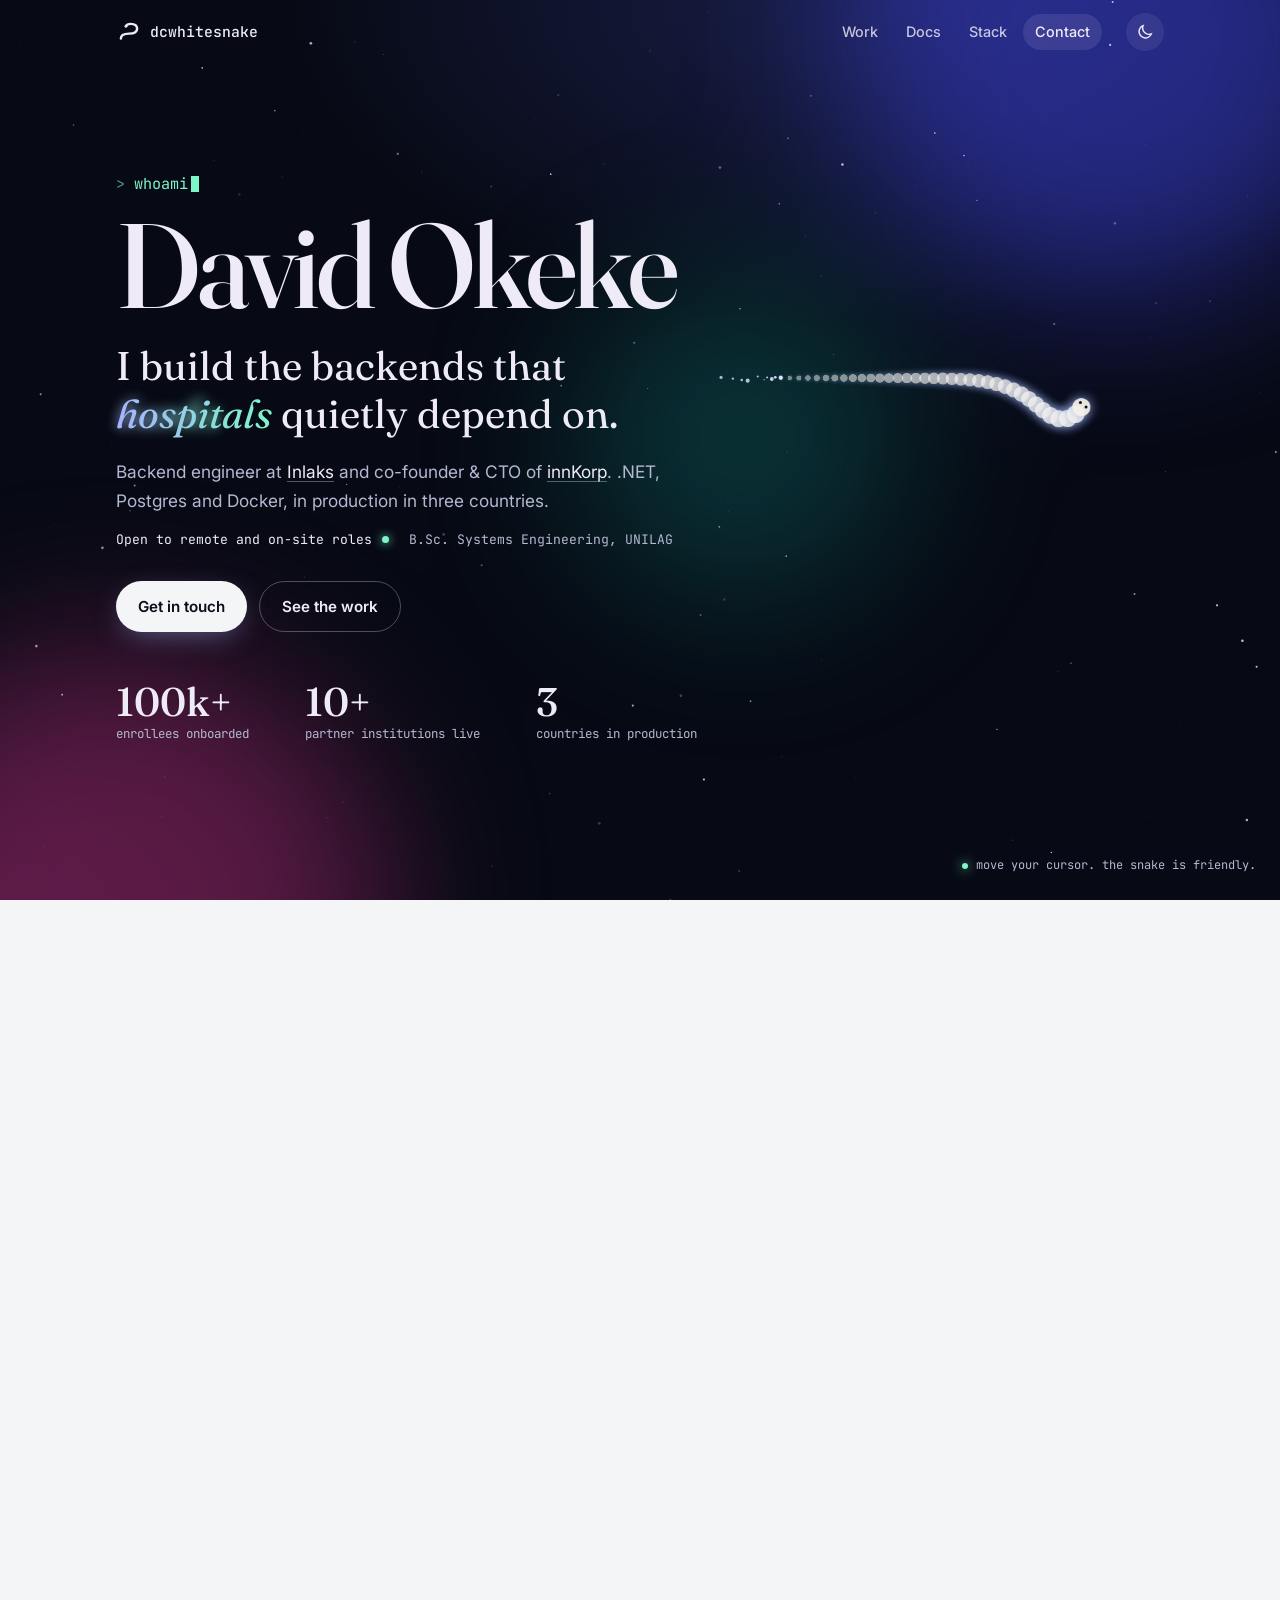
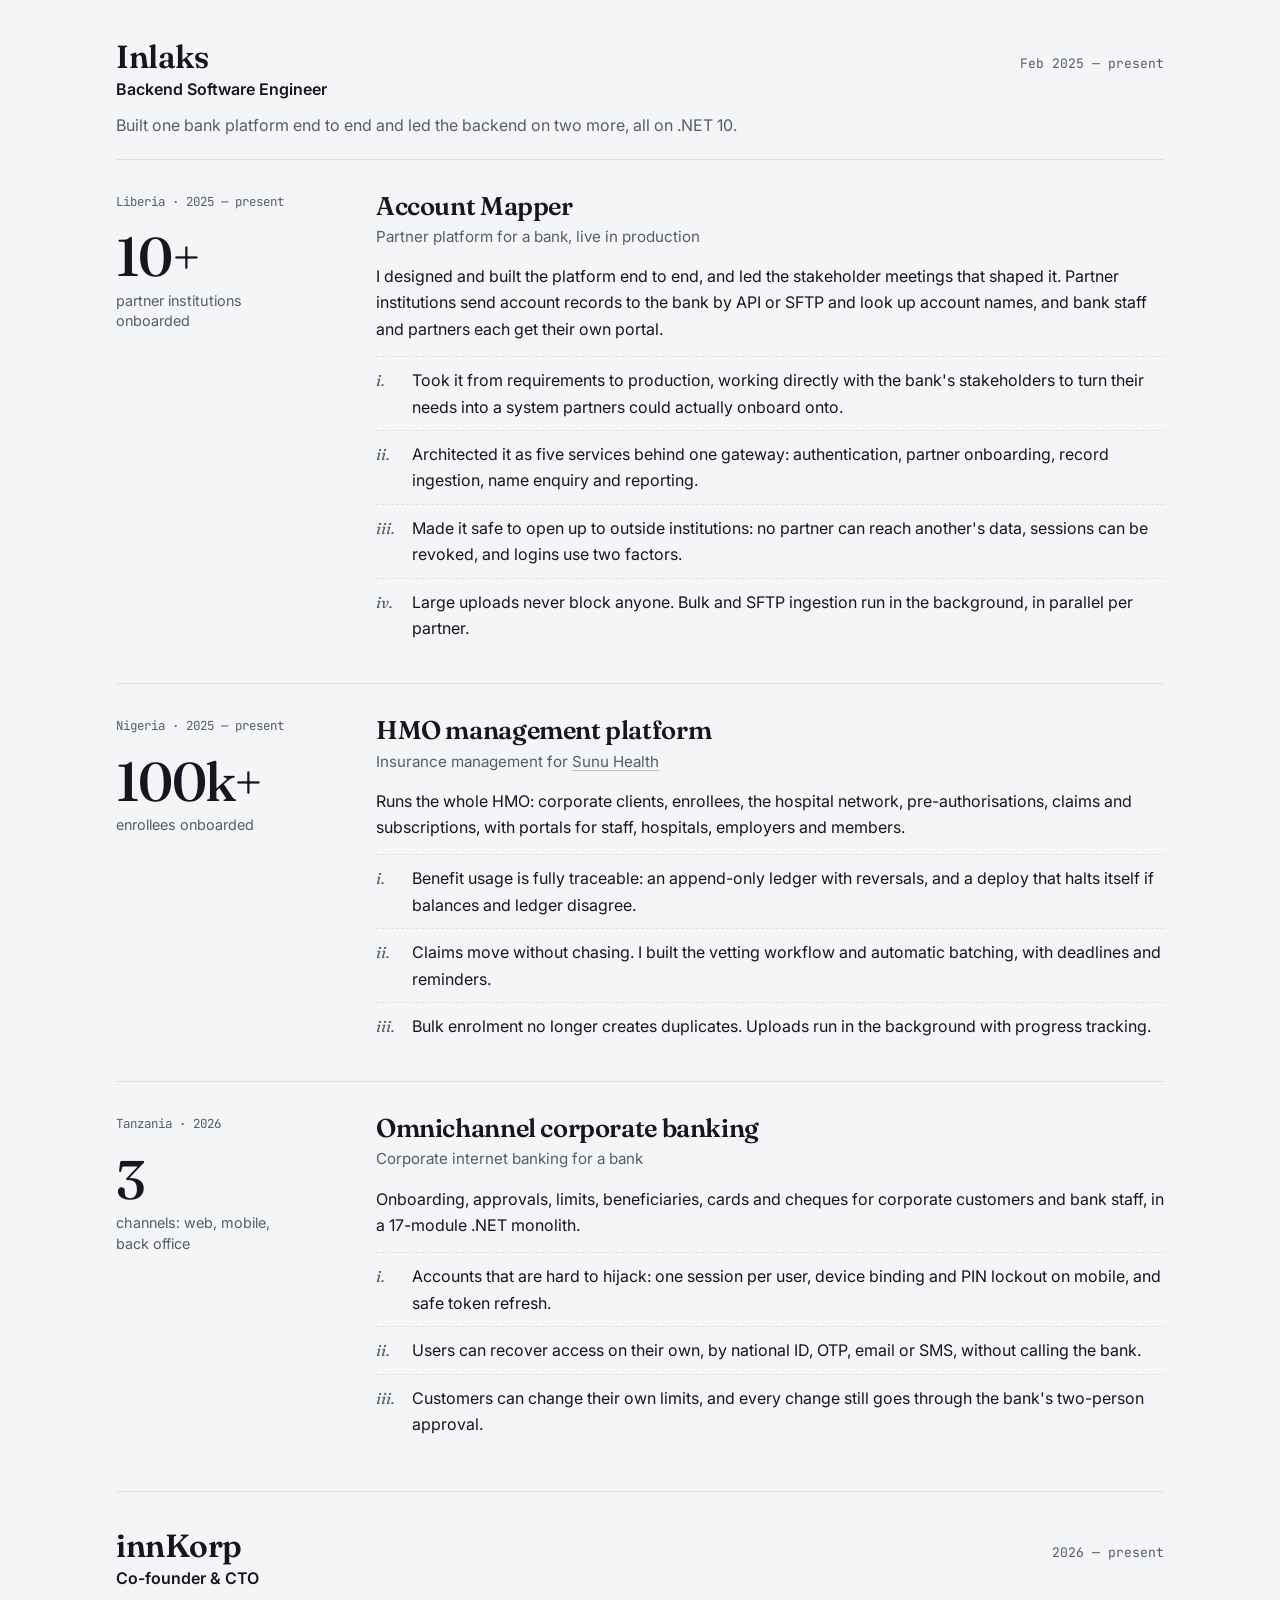
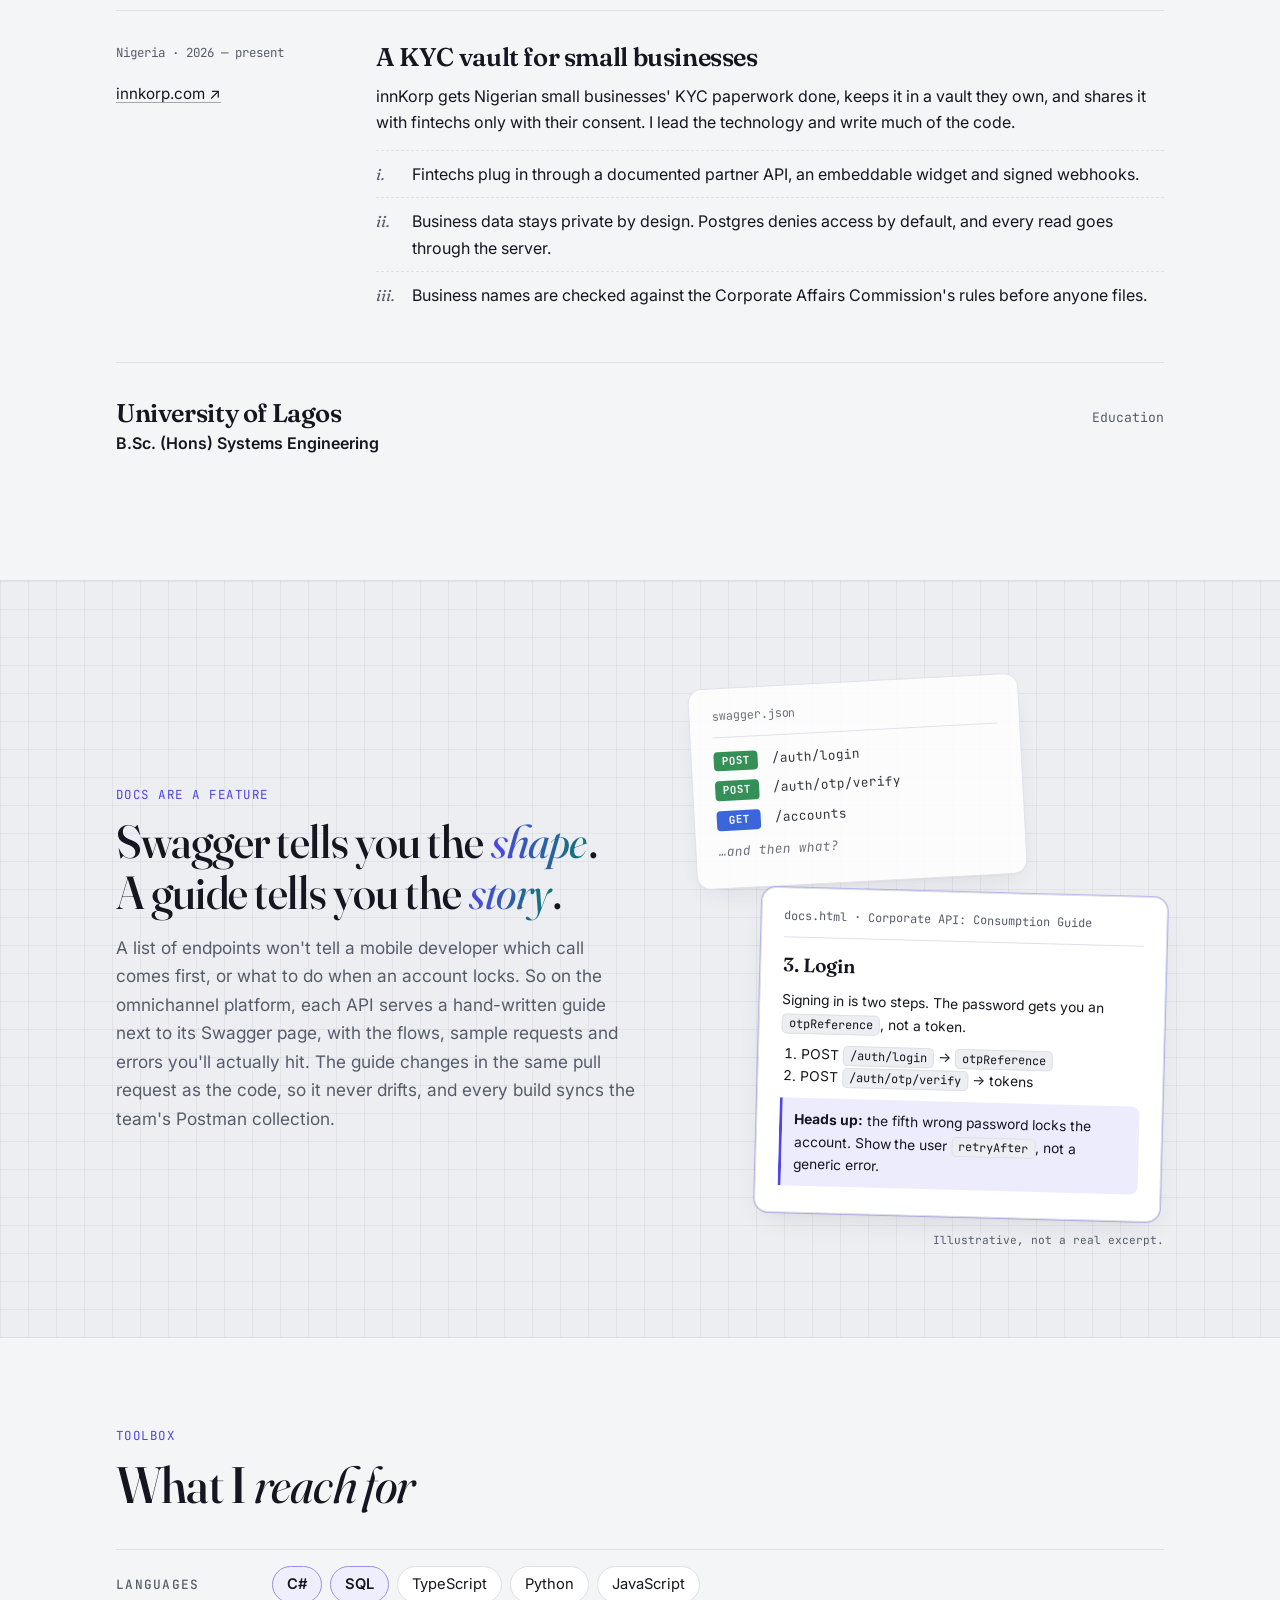
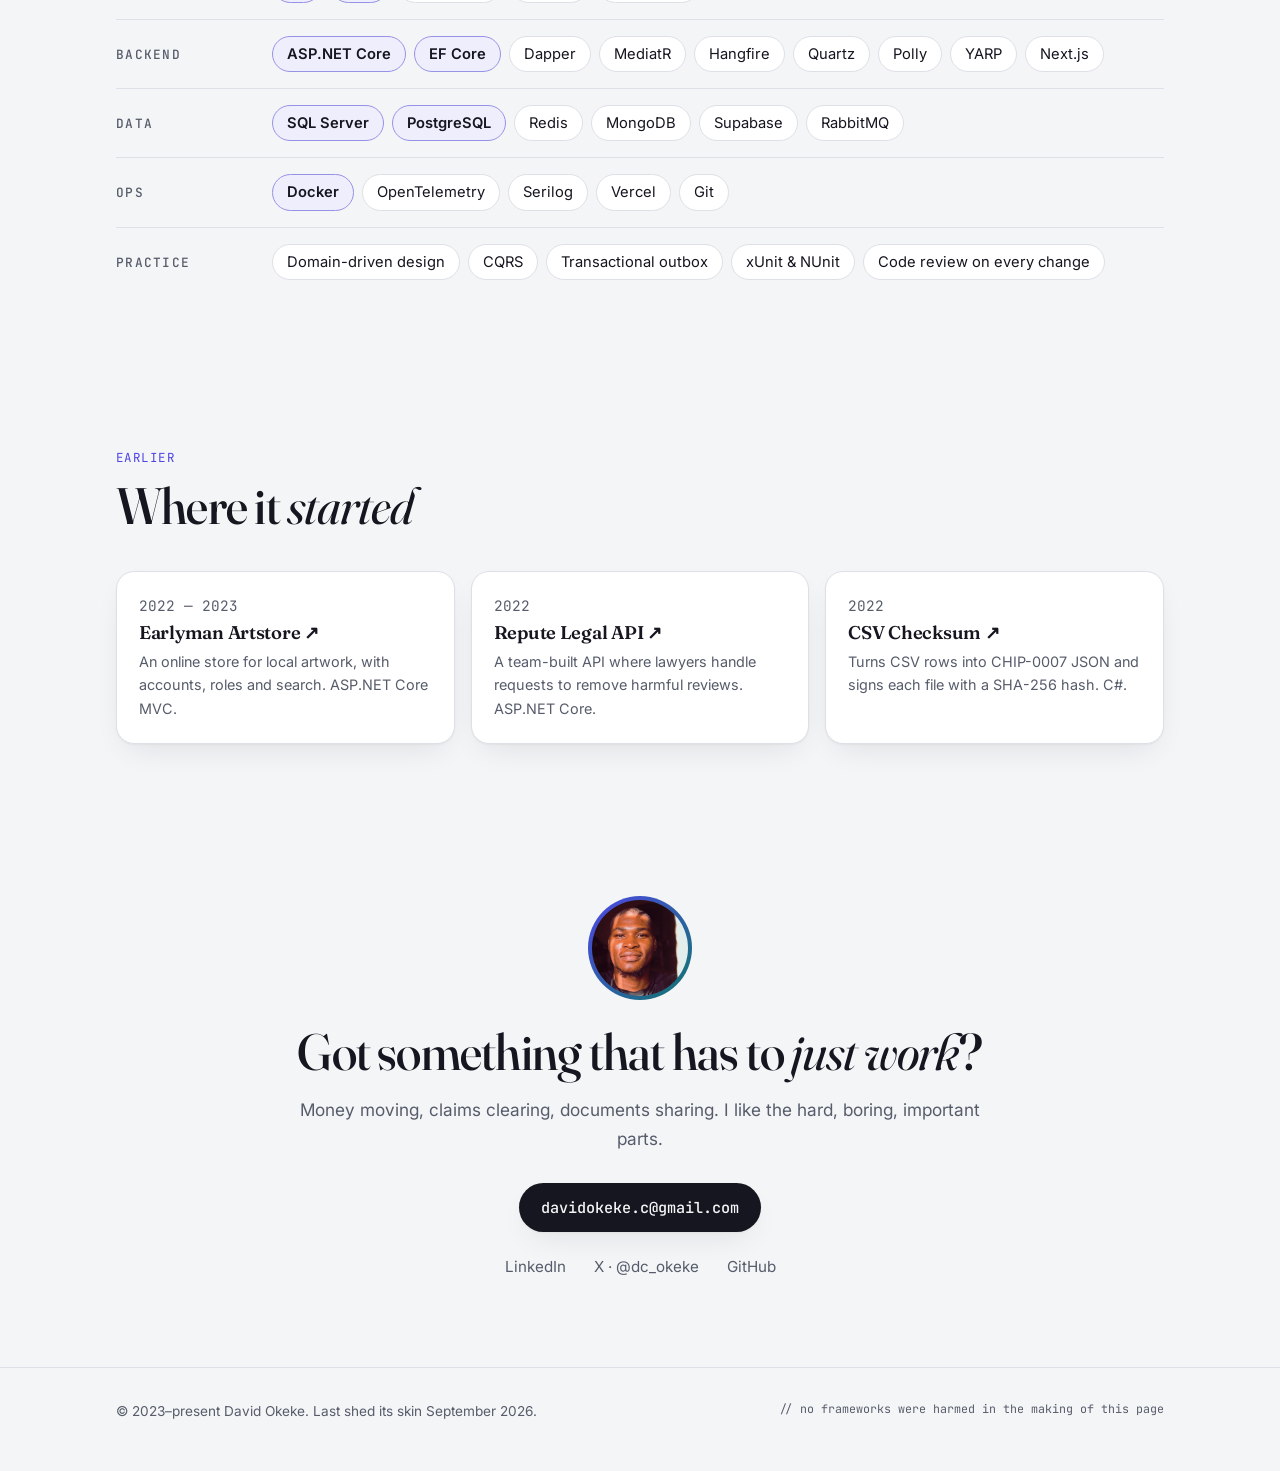
==== index.html @ 6a14b8fe "Redesign the portfolio around recent work Rebuild the page with a night-sky hero, a map of where the" ====
<!DOCTYPE html>
<html lang="en">

<head>
    <!-- hello, fellow view-source enthusiast. the backend is where the magic happens; this is just the lobby.
         psst: type "snake" anywhere on the page. -->
    <meta charset="utf-8">
    <meta name="viewport" content="width=device-width, initial-scale=1">
    <meta name="author" content="David Okeke">
    <meta name="description" content="David Okeke is a backend engineer at Inlaks and co-founder and CTO of innKorp, building .NET and Postgres systems for banks, insurers and fintechs in Nigeria, Liberia and Tanzania.">
    <meta name="theme-color" content="#070a14">
    <link rel="canonical" href="https://dcwhitesnake.github.io/">
    <meta property="og:type" content="website">
    <meta property="og:url" content="https://dcwhitesnake.github.io/">
    <meta property="og:title" content="David Okeke · Backend engineer & CTO">
    <meta property="og:description" content="Backends for banks, insurers and fintechs in Nigeria, Liberia and Tanzania.">
    <meta property="og:image" content="https://dcwhitesnake.github.io/img/og-card.png">
    <meta property="og:image:width" content="1200">
    <meta property="og:image:height" content="630">
    <meta name="twitter:card" content="summary_large_image">
    <meta name="twitter:creator" content="@dc_okeke">
    <link rel="apple-touch-icon" sizes="180x180" href="/apple-touch-icon.png">
    <link rel="icon" type="image/png" sizes="32x32" href="/favicon-32x32.png">
    <link rel="icon" type="image/png" sizes="16x16" href="/favicon-16x16.png">
    <link rel="manifest" href="/site.webmanifest">
    <link rel="preconnect" href="https://fonts.googleapis.com">
    <link rel="preconnect" href="https://fonts.gstatic.com" crossorigin>
    <link rel="stylesheet" href="https://fonts.googleapis.com/css2?family=Fraunces:ital,opsz,wght@0,9..144,400;0,9..144,500;0,9..144,600;1,9..144,400&family=Inter:wght@400;500;600&family=JetBrains+Mono:wght@400;500&display=swap">
    <link rel="stylesheet" href="css/styles.css">
    <script>
        // set the theme before first paint so nothing flashes
        try { var t = localStorage.getItem("theme"); if (t) document.documentElement.dataset.theme = t; } catch (e) {}
        document.documentElement.classList.add("js");
    </script>
    <script src="js/main.js" defer></script>
    <title>David Okeke · Backend engineer & CTO</title>
</head>

<body>
    <a class="skip" href="#work">Skip to content</a>

    <header class="nav">
        <div class="shell nav-inner">
            <a class="brand" href="#top" aria-label="Back to top">
                <svg class="brand-mark" viewBox="0 0 32 32" aria-hidden="true"><path d="M6 24c0-5 5-6 10-6s10-1 10-6-4-6-8-6c-3 0-5 1-6 3" fill="none" stroke="currentColor" stroke-width="3" stroke-linecap="round"/><circle cx="12.4" cy="9" r="1.6" fill="currentColor"/></svg>
                <span>dcwhitesnake</span>
            </a>
            <nav aria-label="Primary">
                <ul>
                    <li><a href="#work">Work</a></li>
                    <li><a href="#docs">Docs</a></li>
                    <li><a href="#stack">Stack</a></li>
                    <li><a href="#contact">Contact</a></li>
                </ul>
            </nav>
            <button class="theme-toggle" type="button" aria-label="Switch to dark theme">
                <svg class="i-sun" viewBox="0 0 24 24" aria-hidden="true"><circle cx="12" cy="12" r="4.5"/><path d="M12 1.5v3M12 19.5v3M1.5 12h3M19.5 12h3M4.6 4.6l2.1 2.1M17.3 17.3l2.1 2.1M4.6 19.4l2.1-2.1M17.3 6.7l2.1-2.1"/></svg>
                <svg class="i-moon" viewBox="0 0 24 24" aria-hidden="true"><path d="M20.5 14.5A8.5 8.5 0 0 1 9.5 3.5a8.5 8.5 0 1 0 11 11Z"/></svg>
            </button>
        </div>
    </header>

    <!-- the hero: a starfield, a white snake, and one sentence that has to do all the work -->
    <section id="top" class="hero">
        <canvas class="hero-canvas" aria-hidden="true"></canvas>
        <div class="aurora" aria-hidden="true"><span></span><span></span><span></span></div>

        <div class="shell hero-inner">
            <p class="prompt"><span class="caret">&gt;</span> <span class="typed" data-text="whoami">whoami</span><span class="cursor" aria-hidden="true"></span></p>
            <h1>David Okeke</h1>
            <p class="hero-line">
                I build the backends that
                <span class="sr-only">banks, hospitals and fintechs</span>
                <span class="rotator" aria-hidden="true">
                    <span class="rotator-word is-on">banks</span>
                    <span class="rotator-word">hospitals</span>
                    <span class="rotator-word">fintechs</span>
                </span>
                quietly depend on.
            </p>
            <p class="hero-sub">
                Backend engineer at <a href="https://www.inlaks.com/">Inlaks</a> and co-founder &amp; CTO of
                <a href="https://innkorp.com">innKorp</a>. .NET, Postgres and Docker, in production in three countries.
            </p>
            <p class="hero-meta"><span class="open">Open to remote and on-site roles</span><span>B.Sc. Systems Engineering, UNILAG</span></p>
            <div class="hero-cta">
                <a class="btn btn-primary" href="#contact">Get in touch</a>
                <a class="btn btn-ghost" href="#work">See the work</a>
            </div>

            <dl class="stats">
                <div><dt>enrollees onboarded</dt><dd><span data-count="100">100</span>k+</dd></div>
                <div><dt>partner institutions live</dt><dd><span data-count="10">10</span>+</dd></div>
                <div><dt>countries in production</dt><dd><span data-count="3">3</span></dd></div>
            </dl>
        </div>

        <p class="hint" aria-hidden="true"><span class="hint-dot"></span> move your cursor. the snake is friendly.</p>
    </section>

    <main>
        <!-- where the code runs -->
        <section id="map" class="section section-tight">
            <div class="shell map-grid">
                <div class="map-copy reveal">
                    <p class="eyebrow">where my code runs</p>
                    <h2>Running in <em>three</em> countries.</h2>
                    <ol class="places">
                        <li><button type="button" data-pin="ng"><span class="place-num">01</span><span class="place-name">Nigeria</span><span class="place-what">HMO management platform, innKorp</span></button></li>
                        <li><button type="button" data-pin="lr"><span class="place-num">02</span><span class="place-name">Liberia</span><span class="place-what">Account Mapper</span></button></li>
                        <li><button type="button" data-pin="tz"><span class="place-num">03</span><span class="place-name">Tanzania</span><span class="place-what">Omnichannel corporate banking</span></button></li>
                    </ol>
                </div>

                <figure class="map reveal">
                    <svg viewBox="0 0 740 740" role="img" aria-labelledby="map-title">
                        <title id="map-title">Map of Africa with Nigeria, Liberia and Tanzania highlighted</title>
                        <defs>
                            <pattern id="dots" width="11" height="11" patternUnits="userSpaceOnUse">
                                <circle cx="5.5" cy="5.5" r="2.1" class="dot"/>
                            </pattern>
                        </defs>
                        <g class="land">
                            <path d="M142 22L302 9L311 12L301 41L332 51L385 76L400 59L425 53L449 60L499 68L523 67L525 81L538 108L555 140L572 184L595 224L627 250L631 264L650 276L680 270L713 262L714 276L698 310L653 360L625 384L597 420L593 448L605 487L607 530L569 559L549 578L553 595L555 619L526 640L510 679L479 710L456 720L400 728L384 722L382 695L365 666L352 646L345 609L318 553L321 532L336 504L332 468L323 440L318 428L297 404L287 386L294 365L297 340L283 331L260 337L234 316L212 318L198 324L179 333L160 327L123 336L92 317L68 295L63 285L44 261L32 254L25 233L35 220L40 199L30 172L41 143L55 119L71 101L97 88L104 76L108 57L124 44L132 40Z"/>
                            <path d="M693 500L704 535L694 560L680 600L671 630L651 636L636 614L643 580L645 540L665 535L683 515Z"/>
                        </g>
                        <g class="arcs">
                            <path class="arc" d="M234 300 Q163 215 92 300"/>
                            <path class="arc" d="M234 300 Q430 220 593 432"/>
                        </g>
                        <!-- pins are mouse-only decoration; the list buttons are the accessible control -->
                        <g class="pin" data-pin="ng" transform="translate(234 300)">
                            <circle r="40" class="pin-glow"/>
                            <circle r="9" class="pin-ring"/>
                            <circle r="6" class="pin-core"/>
                            <text x="14" y="-12">01</text>
                        </g>
                        <g class="pin" data-pin="lr" transform="translate(92 300)">
                            <circle r="40" class="pin-glow"/>
                            <circle r="9" class="pin-ring"/>
                            <circle r="6" class="pin-core"/>
                            <text x="-14" y="-12" text-anchor="end">02</text>
                        </g>
                        <g class="pin" data-pin="tz" transform="translate(593 432)">
                            <circle r="40" class="pin-glow"/>
                            <circle r="9" class="pin-ring"/>
                            <circle r="6" class="pin-core"/>
                            <text x="-14" y="26" text-anchor="end">03</text>
                        </g>
                    </svg>
                </figure>
            </div>
        </section>

        <!-- the work -->
        <section id="work" class="section">
            <div class="shell">
                <header class="section-head reveal">
                    <p class="eyebrow">experience</p>
                    <h2>Things I've <em>built</em></h2>
                </header>

                <!-- Inlaks -->
                <article class="role reveal">
                    <header class="role-head">
                        <div>
                            <h3><a href="https://www.inlaks.com/">Inlaks</a></h3>
                            <p class="role-title">Backend Software Engineer</p>
                        </div>
                        <p class="role-when">Feb 2025 — present</p>
                    </header>
                    <p class="role-note">Built one bank platform end to end and led the backend on two more, all on .NET 10.</p>

                    <div class="projects">
                        <section class="project" id="account-mapper">
                            <div class="project-meta">
                                <p class="project-place">Liberia · 2025 — present</p>
                                <p class="metric"><span data-count="10">10</span>+</p>
                                <p class="metric-label">partner institutions onboarded</p>
                            </div>
                            <div class="project-body">
                                <h4>Account Mapper</h4>
                                <p class="project-client">Partner platform for a bank, live in production</p>
                                <p>
                                    I designed and built the platform end to end, and led the stakeholder meetings that shaped it.
                                    Partner institutions send account records to the bank by API or SFTP and look up account names,
                                    and bank staff and partners each get their own portal.
                                </p>
                                <ul class="points">
                                    <li>Took it from requirements to production, working directly with the bank's stakeholders to turn their needs into a system partners could actually onboard onto.</li>
                                    <li>Architected it as five services behind one gateway: authentication, partner onboarding, record ingestion, name enquiry and reporting.</li>
                                    <li>Made it safe to open up to outside institutions: no partner can reach another's data, sessions can be revoked, and logins use two factors.</li>
                                    <li>Large uploads never block anyone. Bulk and SFTP ingestion run in the background, in parallel per partner.</li>
                                </ul>
                            </div>
                        </section>

                        <section class="project" id="sunu-hmo">
                            <div class="project-meta">
                                <p class="project-place">Nigeria · 2025 — present</p>
                                <p class="metric"><span data-count="100">100</span>k+</p>
                                <p class="metric-label">enrollees onboarded</p>
                            </div>
                            <div class="project-body">
                                <h4>HMO management platform</h4>
                                <p class="project-client">Insurance management for <a href="https://www.sunu-group.com/">Sunu Health</a></p>
                                <p>
                                    Runs the whole HMO: corporate clients, enrollees, the hospital network, pre-authorisations,
                                    claims and subscriptions, with portals for staff, hospitals, employers and members.
                                </p>
                                <ul class="points">
                                    <li>Benefit usage is fully traceable: an append-only ledger with reversals, and a deploy that halts itself if balances and ledger disagree.</li>
                                    <li>Claims move without chasing. I built the vetting workflow and automatic batching, with deadlines and reminders.</li>
                                    <li>Bulk enrolment no longer creates duplicates. Uploads run in the background with progress tracking.</li>
                                </ul>
                            </div>
                        </section>

                        <section class="project" id="omnichannel">
                            <div class="project-meta">
                                <p class="project-place">Tanzania · 2026</p>
                                <p class="metric">3</p>
                                <p class="metric-label">channels: web, mobile, back office</p>
                            </div>
                            <div class="project-body">
                                <h4>Omnichannel corporate banking</h4>
                                <p class="project-client">Corporate internet banking for a bank</p>
                                <p>
                                    Onboarding, approvals, limits, beneficiaries, cards and cheques for corporate customers and
                                    bank staff, in a 17-module .NET monolith.
                                </p>
                                <ul class="points">
                                    <li>Accounts that are hard to hijack: one session per user, device binding and PIN lockout on mobile, and safe token refresh.</li>
                                    <li>Users can recover access on their own, by national ID, OTP, email or SMS, without calling the bank.</li>
                                    <li>Customers can change their own limits, and every change still goes through the bank's two-person approval.</li>
                                </ul>
                            </div>
                        </section>
                    </div>
                </article>

                <!-- innKorp -->
                <article class="role reveal">
                    <header class="role-head">
                        <div>
                            <h3><a href="https://innkorp.com">innKorp</a></h3>
                            <p class="role-title">Co-founder &amp; CTO</p>
                        </div>
                        <p class="role-when">2026 — present</p>
                    </header>
                    <div class="projects">
                        <section class="project">
                            <div class="project-meta">
                                <p class="project-place">Nigeria · 2026 — present</p>
                                <p class="project-link"><a href="https://innkorp.com">innkorp.com ↗</a></p>
                            </div>
                            <div class="project-body">
                                <h4>A KYC vault for small businesses</h4>
                                <p>
                                    innKorp gets Nigerian small businesses' KYC paperwork done, keeps it in a vault they own,
                                    and shares it with fintechs only with their consent. I lead the technology and write much of the code.
                                </p>
                                <ul class="points">
                                    <li>Fintechs plug in through a documented partner API, an embeddable widget and signed webhooks.</li>
                                    <li>Business data stays private by design. Postgres denies access by default, and every read goes through the server.</li>
                                    <li>Business names are checked against the Corporate Affairs Commission's rules before anyone files.</li>
                                </ul>
                            </div>
                        </section>
                    </div>
                </article>

                <!-- education -->
                <article class="role role-edu reveal">
                    <header class="role-head">
                        <div>
                            <h3>University of Lagos</h3>
                            <p class="role-title">B.Sc. (Hons) Systems Engineering</p>
                        </div>
                        <!-- TODO(david): graduation year (and class of degree, if you want it) -->
                        <p class="role-when">Education</p>
                    </header>
                </article>
            </div>
        </section>

        <!-- docs: the part most engineers skip -->
        <section id="docs" class="section section-docs">
            <div class="shell docs-grid">
                <div class="reveal">
                    <p class="eyebrow">docs are a feature</p>
                    <h2>Swagger tells you the <em>shape</em>.<br>A guide tells you the <em>story</em>.</h2>
                    <p class="section-lead">
                        A list of endpoints won't tell a mobile developer which call comes first, or what to do when an
                        account locks. So on the omnichannel platform, each API serves a hand-written guide next to its
                        Swagger page, with the flows, sample requests and errors you'll actually hit. The guide changes in
                        the same pull request as the code, so it never drifts, and every build syncs the team's Postman collection.
                    </p>
                </div>

                <!-- a tiny, stylised docs page. not a screenshot; a love letter. -->
                <figure class="docs-mock reveal">
                    <div class="mock mock-swagger" aria-hidden="true">
                        <p class="mock-title">swagger.json</p>
                        <p><b class="m post">POST</b> /auth/login</p>
                        <p><b class="m post">POST</b> /auth/otp/verify</p>
                        <p><b class="m get">GET</b> /accounts</p>
                        <p class="mock-shrug">…and then what?</p>
                    </div>
                    <div class="mock mock-guide" aria-hidden="true">
                        <p class="mock-title">docs.html · Corporate API: Consumption Guide</p>
                        <p class="mock-h">3. Login</p>
                        <p>Signing in is two steps. The password gets you an <code>otpReference</code>, not a token.</p>
                        <ol>
                            <li>POST <code>/auth/login</code> → <code>otpReference</code></li>
                            <li>POST <code>/auth/otp/verify</code> → tokens</li>
                        </ol>
                        <p class="mock-note"><b>Heads up:</b> the fifth wrong password locks the account. Show the user
                            <code>retryAfter</code>, not a generic error.</p>
                    </div>
                    <figcaption>Illustrative, not a real excerpt.</figcaption>
                </figure>
            </div>
        </section>

        <!-- the toolbox -->
        <section id="stack" class="section">
            <div class="shell">
                <header class="section-head reveal">
                    <p class="eyebrow">toolbox</p>
                    <h2>What I <em>reach for</em></h2>
                </header>
                <div class="stack reveal">
                    <div class="stack-row"><h3>Languages</h3><p><span class="hot">C#</span><span class="hot">SQL</span><span>TypeScript</span><span>Python</span><span>JavaScript</span></p></div>
                    <div class="stack-row"><h3>Backend</h3><p><span class="hot">ASP.NET Core</span><span class="hot">EF Core</span><span>Dapper</span><span>MediatR</span><span>Hangfire</span><span>Quartz</span><span>Polly</span><span>YARP</span><span>Next.js</span></p></div>
                    <div class="stack-row"><h3>Data</h3><p><span class="hot">SQL Server</span><span class="hot">PostgreSQL</span><span>Redis</span><span>MongoDB</span><span>Supabase</span><span>RabbitMQ</span></p></div>
                    <div class="stack-row"><h3>Ops</h3><p><span class="hot">Docker</span><span>OpenTelemetry</span><span>Serilog</span><span>Vercel</span><span>Git</span></p></div>
                    <div class="stack-row"><h3>Practice</h3><p><span>Domain-driven design</span><span>CQRS</span><span>Transactional outbox</span><span>xUnit &amp; NUnit</span><span>Code review on every change</span></p></div>
                </div>
            </div>
        </section>

        <!-- archaeology. these are older, but they still compile. probably. -->
        <section id="archive" class="section section-tight">
            <div class="shell">
                <header class="section-head reveal">
                    <p class="eyebrow">earlier</p>
                    <h2>Where it <em>started</em></h2>
                </header>
                <div class="archive-grid">
                    <a class="card mini reveal" href="https://github.com/DCWhiteSnake/Earlyman">
                        <p class="mini-when">2022 — 2023</p>
                        <h3>Earlyman Artstore <span aria-hidden="true">↗</span></h3>
                        <p>An online store for local artwork, with accounts, roles and search. ASP.NET Core MVC.</p>
                    </a>
                    <a class="card mini reveal" href="https://github.com/workshopapps/reputationmanagement.be.web/tree/development">
                        <p class="mini-when">2022</p>
                        <h3>Repute Legal API <span aria-hidden="true">↗</span></h3>
                        <p>A team-built API where lawyers handle requests to remove harmful reviews. ASP.NET Core.</p>
                    </a>
                    <a class="card mini reveal" href="https://github.com/DCWhiteSnake/CSV_Checksum">
                        <p class="mini-when">2022</p>
                        <h3>CSV Checksum <span aria-hidden="true">↗</span></h3>
                        <p>Turns CSV rows into CHIP-0007 JSON and signs each file with a SHA-256 hash. C#.</p>
                    </a>
                </div>
            </div>
        </section>

        <!-- the ask -->
        <section id="contact" class="section contact">
            <div class="shell reveal">
                <img class="avatar" src="/img/profilephoto_1.jpg" width="96" height="96" alt="Portrait of David Okeke">
                <h2>Got something that has to <em>just work</em>?</h2>
                <p class="section-lead">Money moving, claims clearing, documents sharing. I like the hard, boring, important parts.</p>
                <div class="hero-cta">
                    <a class="btn btn-primary" href="mailto:davidokeke.c@gmail.com">davidokeke.c@gmail.com</a>
                </div>
                <p class="socials">
                    <a href="https://www.linkedin.com/in/david-okeke-chihurumnanya/">LinkedIn</a>
                    <a href="https://x.com/dc_okeke">X · @dc_okeke</a>
                    <a href="https://github.com/DCWhiteSnake">GitHub</a>
                </p>            </div>
        </section>
    </main>

    <footer class="footer">
        <div class="shell footer-inner">
            <p>© 2023–present David Okeke. Last shed its skin September 2026.</p>
            <p class="mono">// no frameworks were harmed in the making of this page</p>
        </div>
    </footer>

    <div class="toast" role="status" aria-live="polite"></div>
</body>

</html>
---- css/styles.css ----
/* tokens: change a colour here, change it everywhere */
:root {
        --bg: #f4f5f7;
        --surface: #ffffff;
        --surface-2: #eceef2;
        --text: #15161f;
        --muted: #565c6a;
        --border: #dde0e6;
        --accent: #4f46e5;
        --map-dot: #c2c7d0;
        --grid-line: rgba(21, 22, 31, 0.05);
        --shadow: 0 1px 2px rgba(21, 22, 31, 0.04), 0 12px 32px -12px rgba(21, 22, 31, 0.12);

        /* one colour per project, nothing else gets one */
        --c-ink: #c2185b;
        --c-sunu: #b45309;
        --c-am: #0f766e;
        --c-omni: #4f46e5;

        /* the hero is always night-time, whatever the theme */
        --hero-bg: #070a14;
        --hero-text: #eeebf7;
        --hero-muted: #b4b8d0;

        --display: Fraunces, "Iowan Old Style", Georgia, serif;
        --sans: Inter, system-ui, -apple-system, "Segoe UI", Roboto, sans-serif;
        --mono: "JetBrains Mono", ui-monospace, Consolas, monospace;
        --ease: cubic-bezier(0.2, 0.7, 0.2, 1);
}

/* dark mode, for the 2 a.m. deploys */
@media (prefers-color-scheme: dark) {
        :root:not([data-theme="light"]) {
                --bg: #0a0d18;
                --surface: #11152a;
                --surface-2: #171c36;
                --text: #eceaf5;
                --muted: #9ea4bf;
                --border: #252b4a;
                --accent: #8b9cff;
                --map-dot: #2c3358;
                --grid-line: rgba(255, 255, 255, 0.035);
                --shadow: 0 1px 2px rgba(0, 0, 0, 0.3), 0 16px 40px -16px rgba(0, 0, 0, 0.6);
                --c-ink: #ff7ab6;
                --c-sunu: #ffb454;
                --c-am: #5eead4;
                --c-omni: #a5b4fc;
        }
}

:root[data-theme="dark"] {
        --bg: #0a0d18;
        --surface: #11152a;
        --surface-2: #171c36;
        --text: #eceaf5;
        --muted: #9ea4bf;
        --border: #252b4a;
        --accent: #8b9cff;
        --map-dot: #2c3358;
        --grid-line: rgba(255, 255, 255, 0.035);
        --shadow: 0 1px 2px rgba(0, 0, 0, 0.3), 0 16px 40px -16px rgba(0, 0, 0, 0.6);
        --c-ink: #ff7ab6;
        --c-sunu: #ffb454;
        --c-am: #5eead4;
        --c-omni: #a5b4fc;
}

/* General */
*,
*::before,
*::after {
        box-sizing: border-box;
}

html {
        scroll-behavior: smooth;
        scroll-padding-top: 80px;
}

body {
        margin: 0;
        overflow-x: clip;
        background: var(--bg);
        color: var(--text);
        font-family: var(--sans);
        font-size: 16px;
        line-height: 1.65;
        -webkit-font-smoothing: antialiased;
        transition: background-color 0.4s, color 0.4s;
}

a {
        color: inherit;
        text-decoration-color: color-mix(in srgb, currentColor 35%, transparent);
        text-underline-offset: 3px;
}

a:hover {
        text-decoration-color: currentColor;
}

code,
.mono {
        font-family: var(--mono);
        font-size: 0.86em;
}

code {
        padding: 1px 6px;
        background: var(--surface-2);
        border: 1px solid var(--border);
        border-radius: 5px;
}

::selection {
        background: color-mix(in srgb, var(--accent) 30%, transparent);
}

:focus-visible {
        outline: 2px solid var(--accent);
        outline-offset: 3px;
        border-radius: 4px;
}

.sr-only {
        position: absolute;
        width: 1px;
        height: 1px;
        margin: -1px;
        padding: 0;
        overflow: hidden;
        clip: rect(0 0 0 0);
        white-space: nowrap;
        border: 0;
}

.shell {
        width: 100%;
        max-width: 1080px;
        margin: 0 auto;
        padding: 0 16px;
}

.skip {
        position: absolute;
        left: 16px;
        top: -60px;
        z-index: 100;
        padding: 8px 14px;
        background: var(--surface);
        border-radius: 8px;
        transition: top 0.2s;
}

.skip:focus {
        top: 12px;
}

/* Nav: see-through over the night sky, frosted once you scroll */
.nav {
        position: fixed;
        inset: 0 0 auto;
        z-index: 50;
        color: var(--hero-text);
        transition: background-color 0.3s, color 0.3s, border-color 0.3s;
        border-bottom: 1px solid transparent;
}

.nav.is-scrolled {
        color: var(--text);
        background: color-mix(in srgb, var(--bg) 85%, transparent);
        backdrop-filter: blur(14px) saturate(1.4);
        border-bottom-color: var(--border);
}

.nav-inner {
        display: flex;
        align-items: center;
        gap: 24px;
        height: 64px;
}

.brand {
        display: inline-flex;
        align-items: center;
        gap: 8px;
        font-family: var(--mono);
        font-weight: 500;
        font-size: 0.92rem;
        text-decoration: none;
}

.brand-mark {
        width: 26px;
        height: 26px;
        transition: transform 0.6s var(--ease);
}

.brand:hover .brand-mark {
        transform: rotate(-12deg) scale(1.1);
}

.nav nav {
        margin-left: auto;
}

.nav ul {
        display: flex;
        gap: 4px;
        margin: 0;
        padding: 0;
        list-style: none;
}

.nav nav a {
        display: block;
        padding: 6px 12px;
        border-radius: 999px;
        font-size: 0.9rem;
        font-weight: 500;
        text-decoration: none;
        white-space: nowrap;
        opacity: 0.8;
        transition: opacity 0.2s, background-color 0.2s;
}

.nav nav a:hover,
.nav nav a.is-current {
        opacity: 1;
        background: color-mix(in srgb, currentColor 10%, transparent);
}

.theme-toggle {
        display: grid;
        place-items: center;
        flex: none;
        width: 38px;
        height: 38px;
        padding: 0;
        color: inherit;
        background: color-mix(in srgb, currentColor 8%, transparent);
        border: 0;
        border-radius: 50%;
        cursor: pointer;
        transition: transform 0.5s var(--ease), background-color 0.2s;
}

.theme-toggle:hover {
        transform: rotate(25deg);
        background: color-mix(in srgb, currentColor 16%, transparent);
}

.theme-toggle svg {
        width: 18px;
        height: 18px;
        fill: none;
        stroke: currentColor;
        stroke-width: 1.8;
        stroke-linecap: round;
}

/* show the icon for the theme you'd switch to */
.theme-toggle .i-sun {
        display: none;
}

html[data-theme="dark"] .theme-toggle .i-sun {
        display: block;
}

html[data-theme="dark"] .theme-toggle .i-moon {
        display: none;
}

@media (prefers-color-scheme: dark) {
        html:not([data-theme]) .theme-toggle .i-sun {
                display: block;
        }

        html:not([data-theme]) .theme-toggle .i-moon {
                display: none;
        }
}

/* Hero */
.hero {
        position: relative;
        display: flex;
        flex-direction: column;
        justify-content: center;
        min-height: min(100svh, 920px);
        padding: 112px 0 96px;
        overflow: hidden;
        isolation: isolate;
        background:
                radial-gradient(ellipse 80% 60% at 70% 0%, #1a1f4a 0%, transparent 60%),
                radial-gradient(ellipse 60% 50% at 0% 100%, #22102e 0%, transparent 60%),
                var(--hero-bg);
        color: var(--hero-text);
}

.hero-canvas {
        position: absolute;
        inset: 0;
        z-index: -1;
        width: 100%;
        height: 100%;
}

.aurora {
        position: absolute;
        inset: 0;
        z-index: -2;
        filter: blur(80px);
        opacity: 0.5;
        pointer-events: none;
}

.aurora span {
        position: absolute;
        width: 42vmax;
        height: 42vmax;
        border-radius: 50%;
        animation: drift 26s ease-in-out infinite alternate;
}

.aurora span:nth-child(1) {
        top: -18vmax;
        right: -8vmax;
        background: #3b3fd8;
}

.aurora span:nth-child(2) {
        bottom: -22vmax;
        left: -12vmax;
        background: #9c2766;
        animation-duration: 32s;
        animation-delay: -8s;
}

.aurora span:nth-child(3) {
        top: 30%;
        left: 45%;
        width: 26vmax;
        height: 26vmax;
        background: #0f8f86;
        opacity: 0.6;
        animation-duration: 38s;
        animation-delay: -14s;
}

@keyframes drift {
        to {
                transform: translate(-6vmax, 5vmax) scale(1.15);
        }
}

.hero-inner {
        position: relative;
}

.prompt {
        margin: 0 0 12px;
        font-family: var(--mono);
        font-size: 0.95rem;
        color: #7cf5c8;
}

.caret {
        opacity: 0.6;
}

.cursor {
        display: inline-block;
        width: 0.55em;
        height: 1.1em;
        margin-left: 3px;
        vertical-align: -0.2em;
        background: currentColor;
        animation: blink 1.1s steps(1) infinite;
}

@keyframes blink {
        50% {
                opacity: 0;
        }
}

h1,
h2,
h3,
h4 {
        font-family: var(--display);
        font-weight: 600;
        line-height: 1.1;
        letter-spacing: -0.015em;
}

h1 {
        margin: 0;
        font-size: clamp(3.2rem, 11vw, 7.5rem);
        font-weight: 500;
        letter-spacing: -0.035em;
        line-height: 0.95;
        font-variation-settings: "opsz" 144;
}

.hero-line {
        margin: 20px 0 0;
        max-width: 22ch;
        font-family: var(--display);
        font-size: clamp(1.6rem, 4vw, 2.5rem);
        line-height: 1.2;
        font-weight: 400;
}

/* only the visible word takes up room, so the sentence wraps around it naturally */
.rotator {
        position: relative;
        display: inline-block;
}

.rotator-word {
        position: absolute;
        left: 0;
        top: 0;
        font-style: italic;
        white-space: nowrap;
        background: linear-gradient(90deg, #a5b4fc, #7cf5c8);
        -webkit-background-clip: text;
        background-clip: text;
        color: transparent;
        opacity: 0;
        transform: translateY(0.4em);
        filter: blur(6px);
        transition: opacity 0.6s var(--ease), transform 0.6s var(--ease), filter 0.6s var(--ease);
}

.rotator-word.is-on {
        position: relative;
        opacity: 1;
        transform: none;
        filter: none;
}

.rotator-word.is-leaving {
        opacity: 0;
        transform: translateY(-0.4em);
        filter: blur(6px);
}

.hero-sub {
        max-width: 52ch;
        margin: 20px 0 0;
        color: var(--hero-muted);
        font-size: 1.08rem;
}

.hero-sub a {
        color: var(--hero-text);
}

.hero-meta {
        display: flex;
        flex-wrap: wrap;
        gap: 6px 20px;
        margin: 14px 0 0;
        font-family: var(--mono);
        font-size: 0.82rem;
        color: var(--hero-muted);
}

/* a small live light next to the availability line */
.hero-meta .open {
        color: var(--hero-text);
}

.hero-meta .open::after {
        content: "";
        display: inline-block;
        width: 7px;
        height: 7px;
        margin-left: 10px;
        vertical-align: 0.1em;
        border-radius: 50%;
        background: #7cf5c8;
        box-shadow: 0 0 10px #7cf5c8;
        animation: breathe 2.4s ease-in-out infinite;
}

.hero-cta {
        display: flex;
        flex-wrap: wrap;
        gap: 12px;
        margin-top: 30px;
}

.btn {
        display: inline-flex;
        align-items: center;
        gap: 8px;
        padding: 12px 22px;
        border-radius: 999px;
        font-weight: 600;
        font-size: 0.95rem;
        text-decoration: none;
        transition: transform 0.3s var(--ease), box-shadow 0.3s, background-color 0.3s;
}

.btn:hover {
        transform: translateY(-2px);
}

.btn-primary {
        color: #0b0d18;
        background: #f4f5f7;
        box-shadow: 0 8px 30px -10px rgba(165, 180, 252, 0.6);
}

.btn-primary:hover {
        box-shadow: 0 14px 40px -10px rgba(165, 180, 252, 0.85);
}

.btn-ghost {
        color: inherit;
        border: 1px solid color-mix(in srgb, currentColor 30%, transparent);
}

.btn-ghost:hover {
        background: color-mix(in srgb, currentColor 8%, transparent);
}

.stats {
        display: flex;
        flex-wrap: wrap;
        gap: 12px 56px;
        margin: 48px 0 0;
}

.stats div {
        display: flex;
        flex-direction: column-reverse;
}

.stats dt {
        font-family: var(--mono);
        font-size: 0.78rem;
        color: var(--hero-muted);
}

.stats dd {
        margin: 0;
        font-family: var(--display);
        font-size: clamp(1.8rem, 4vw, 2.5rem);
        font-weight: 500;
        line-height: 1.1;
        font-variant-numeric: tabular-nums;
}

.hint {
        position: absolute;
        right: 24px;
        bottom: 24px;
        display: flex;
        align-items: center;
        gap: 8px;
        margin: 0;
        font-family: var(--mono);
        font-size: 0.75rem;
        color: var(--hero-muted);
        white-space: nowrap;
        transition: opacity 0.8s;
}

.hint.is-gone {
        opacity: 0;
}

.hint-dot {
        width: 6px;
        height: 6px;
        border-radius: 50%;
        background: #7cf5c8;
        box-shadow: 0 0 12px #7cf5c8;
        animation: breathe 2s ease-in-out infinite;
}

@keyframes breathe {
        50% {
                transform: scale(1.8);
                opacity: 0.5;
        }
}

/* touch screens have no cursor, and narrow screens use the bottom edge for the snake */
@media (hover: none), (max-width: 900px) {
        .hint {
                display: none;
        }
}

/* Sections */
.section {
        padding: 88px 0;
}

.section-tight {
        padding: 64px 0;
}

.section-head {
        margin-bottom: 36px;
}

.eyebrow {
        margin: 0 0 10px;
        font-family: var(--mono);
        font-size: 0.78rem;
        text-transform: uppercase;
        letter-spacing: 0.12em;
        color: var(--accent);
}

h2 {
        margin: 0;
        font-size: clamp(2rem, 5vw, 3.2rem);
        font-weight: 500;
        font-variation-settings: "opsz" 120;
}

h2 em {
        font-style: italic;
        font-weight: 400;
}

/* the gradient is saved for the one heading that earns it */
.section-docs h2 em {
        background: linear-gradient(90deg, var(--accent), var(--c-am));
        -webkit-background-clip: text;
        background-clip: text;
        color: transparent;
        padding-right: 0.06em;
}

.section-lead {
        max-width: 62ch;
        margin: 16px 0 0;
        color: var(--muted);
        font-size: 1.08rem;
}

/* Map */
.map-grid {
        display: grid;
        grid-template-columns: 1.2fr 0.8fr;
        align-items: center;
        gap: 48px;
}

/* a typographic index, not a stack of cards: number, name, what runs there */
.places {
        margin: 32px 0 0;
        padding: 0;
        list-style: none;
        border-top: 1px solid var(--border);
}

.places button {
        display: grid;
        grid-template-columns: 3rem 1fr auto;
        align-items: baseline;
        gap: 12px;
        width: 100%;
        padding: 18px 0;
        color: inherit;
        font: inherit;
        text-align: left;
        background: none;
        border: 0;
        border-bottom: 1px solid var(--border);
        cursor: pointer;
}

.place-num {
        font-family: var(--mono);
        font-size: 0.8rem;
        color: var(--muted);
        transition: color 0.3s;
}

.place-name {
        font-family: var(--display);
        font-size: clamp(1.6rem, 3.2vw, 2.2rem);
        font-weight: 500;
        line-height: 1.1;
        letter-spacing: -0.02em;
        transition: transform 0.4s var(--ease), font-style 0.4s;
}

.place-what {
        color: var(--muted);
        font-size: 0.92rem;
        text-align: right;
}

.places button:hover .place-name,
.places button.is-active .place-name {
        font-style: italic;
        transform: translateX(8px);
}

.places button:hover .place-num,
.places button.is-active .place-num {
        color: var(--accent);
}

.map {
        width: 100%;
        max-width: 420px;
        margin: 0 0 0 auto;
}

.map svg {
        display: block;
        width: 100%;
        height: auto;
        overflow: visible;
}

.map .dot {
        fill: var(--map-dot);
}

.map .land path {
        fill: url(#dots);
        stroke: color-mix(in srgb, var(--map-dot) 70%, transparent);
        stroke-width: 1.2;
        stroke-linejoin: round;
}

.arc {
        fill: none;
        stroke: var(--accent);
        stroke-width: 2.5;
        stroke-linecap: round;
        stroke-dasharray: 2 10;
        opacity: 0.85;
        animation: flow 3s linear infinite;
}

@keyframes flow {
        to {
                stroke-dashoffset: -120;
        }
}

.pin {
        --c: var(--accent);
}

.pin .pin-glow {
        fill: var(--c);
        opacity: 0.12;
        transition: opacity 0.4s;
}

.pin .pin-core {
        fill: var(--c);
        stroke: var(--bg);
        stroke-width: 2;
        transform-box: fill-box;
        transform-origin: center;
        transition: transform 0.4s var(--ease);
}

.pin .pin-ring {
        fill: none;
        stroke: var(--c);
        stroke-width: 2;
        transform-box: fill-box;
        transform-origin: center;
        animation: ping 2.6s var(--ease) infinite;
}

.pin[data-pin="lr"] .pin-ring {
        animation-delay: -0.9s;
}

.pin[data-pin="tz"] .pin-ring {
        animation-delay: -1.7s;
}

@keyframes ping {
        from {
                transform: scale(1);
                opacity: 0.9;
        }

        to {
                transform: scale(3.6);
                opacity: 0;
        }
}

.pin text {
        fill: var(--muted);
        font-family: var(--mono);
        font-size: 20px;
        font-weight: 500;
}

.pin.is-active .pin-glow {
        opacity: 0.32;
}

.pin.is-active .pin-core {
        transform: scale(1.5);
}

/* Work */
.role {
        padding: 36px 0;
        border-top: 1px solid var(--border);
}

.role:first-of-type {
        border-top: 0;
        padding-top: 0;
}

.role-head {
        display: flex;
        flex-wrap: wrap;
        align-items: baseline;
        justify-content: space-between;
        gap: 4px 24px;
        margin-bottom: 18px;
}

.role-head h3 {
        margin: 0;
        font-size: 2rem;
}

.role-head h3 a {
        text-decoration: none;
}

.role-head h3 a:hover {
        color: var(--accent);
}

.role-title {
        margin: 2px 0 0;
        font-weight: 600;
}

.role-when {
        margin: 0;
        font-family: var(--mono);
        font-size: 0.82rem;
        color: var(--muted);
}

.role-note {
        margin: -8px 0 20px;
        color: var(--muted);
}

.role-edu .role-head {
        margin-bottom: 0;
}

.role-edu .role-head h3 {
        font-size: 1.6rem;
}

.card {
        position: relative;
        padding: 26px 28px;
        background: var(--surface);
        border: 1px solid var(--border);
        border-radius: 18px;
        box-shadow: var(--shadow);
}

.card > p {
        margin: 0 0 14px;
}

/* projects read like entries in a good annual report: the facts on the left, the story on the right */
.project {
        display: grid;
        grid-template-columns: 220px 1fr;
        gap: 40px;
        padding: 32px 0;
        border-top: 1px solid var(--border);
}

.project:last-child {
        padding-bottom: 8px;
}

.project-meta p {
        margin: 0;
}

.project-place {
        font-family: var(--mono);
        font-size: 0.78rem;
        color: var(--muted);
}

.metric {
        margin-top: 18px !important;
        font-family: var(--display);
        font-size: 3.4rem;
        font-weight: 500;
        line-height: 1;
        letter-spacing: -0.03em;
        font-variant-numeric: tabular-nums;
}

.metric-label {
        margin-top: 6px !important;
        max-width: 18ch;
        color: var(--muted);
        font-size: 0.9rem;
        line-height: 1.4;
}

.project-link {
        margin-top: 18px !important;
        font-size: 0.95rem;
}

.project-body h4 {
        margin: 0;
        font-size: 1.6rem;
}

.project-body h4 + p:not(.project-client) {
        margin-top: 12px;
}

.project-client {
        margin: 4px 0 14px !important;
        color: var(--muted);
        font-size: 0.95rem;
}

.project-body > p {
        margin: 0 0 14px;
}

.points {
        margin: 0;
        padding: 0;
        list-style: none;
        counter-reset: point;
}

.points li {
        position: relative;
        padding: 10px 0 10px 36px;
        border-top: 1px dashed var(--border);
        counter-increment: point;
}

.points li::before {
        content: counter(point, lower-roman) ".";
        position: absolute;
        left: 0;
        top: 10px;
        font-family: var(--display);
        font-style: italic;
        color: var(--muted);
}

/* Docs */
.section-docs {
        background-color: var(--surface-2);
        background-image:
                linear-gradient(var(--grid-line) 1px, transparent 1px),
                linear-gradient(90deg, var(--grid-line) 1px, transparent 1px);
        background-size: 28px 28px;
        border-block: 1px solid var(--border);
}

.docs-grid {
        display: grid;
        grid-template-columns: 1.1fr 1fr;
        align-items: center;
        gap: 56px;
}

.docs-grid h2 {
        font-size: clamp(1.9rem, 4.2vw, 2.9rem);
}

.docs-mock {
        position: relative;
        margin: 0;
        padding: 12px 0 32px;
}

.mock {
        padding: 18px 22px;
        font-size: 0.86rem;
        background: var(--surface);
        border: 1px solid var(--border);
        border-radius: 14px;
        box-shadow: var(--shadow);
        transition: transform 0.6s var(--ease);
}

.mock p {
        margin: 0 0 8px;
}

.mock-title {
        padding-bottom: 10px;
        margin-bottom: 12px !important;
        font-family: var(--mono);
        font-size: 0.74rem;
        color: var(--muted);
        border-bottom: 1px solid var(--border);
}

.mock-swagger {
        width: 70%;
        font-family: var(--mono);
        font-size: 0.8rem;
        transform: rotate(-3deg);
        opacity: 0.85;
}

.m {
        display: inline-block;
        min-width: 44px;
        margin-right: 6px;
        padding: 1px 6px;
        font-size: 0.68rem;
        text-align: center;
        border-radius: 4px;
        color: #fff;
}

.m.post { background: #15803d; }
.m.get { background: #1d4ed8; }

.mock-shrug {
        margin-top: 10px !important;
        color: var(--muted);
        font-style: italic;
}

.mock-guide {
        position: relative;
        width: 86%;
        margin: 10px 0 0 auto;
        transform: rotate(1.5deg);
        box-shadow: 0 0 0 1px color-mix(in srgb, var(--c-omni) 30%, transparent), var(--shadow);
}

.docs-mock:hover .mock-swagger {
        transform: rotate(-5deg) translateX(-6px);
}

.docs-mock:hover .mock-guide {
        transform: rotate(0deg) translateY(-4px);
}

.mock-h {
        font-family: var(--display);
        font-size: 1.2rem;
        font-weight: 600;
}

.mock-guide ol {
        margin: 0 0 10px;
        padding-left: 20px;
}

.mock-note {
        padding: 10px 12px;
        background: color-mix(in srgb, var(--accent) 10%, transparent);
        border-left: 3px solid var(--accent);
        border-radius: 0 8px 8px 0;
}

.docs-mock figcaption {
        position: absolute;
        right: 0;
        bottom: 0;
        font-family: var(--mono);
        font-size: 0.7rem;
        color: var(--muted);
}

/* Stack */
.stack-row {
        display: grid;
        grid-template-columns: 140px 1fr;
        align-items: baseline;
        gap: 16px;
        padding: 16px 0;
        border-top: 1px solid var(--border);
}

.stack-row h3 {
        margin: 0;
        font-family: var(--mono);
        font-size: 0.8rem;
        font-weight: 500;
        text-transform: uppercase;
        letter-spacing: 0.1em;
        color: var(--muted);
}

.stack-row p {
        display: flex;
        flex-wrap: wrap;
        gap: 8px;
        margin: 0;
}

.stack-row span {
        padding: 5px 14px;
        font-size: 0.92rem;
        background: var(--surface);
        border: 1px solid var(--border);
        border-radius: 999px;
}

.stack-row .hot {
        font-weight: 600;
        border-color: color-mix(in srgb, var(--accent) 50%, var(--border));
        background: color-mix(in srgb, var(--accent) 9%, var(--surface));
}

/* Archive */
.archive-grid {
        display: grid;
        grid-template-columns: repeat(3, 1fr);
        gap: 16px;
}

.mini {
        display: block;
        padding: 22px;
        text-decoration: none;
        transition: transform 0.4s var(--ease), border-color 0.4s;
}

.mini:hover {
        transform: translateY(-4px);
        border-color: color-mix(in srgb, var(--accent) 45%, var(--border));
}

.mini-when {
        margin: 0 0 6px !important;
        font-family: var(--mono);
        font-size: 0.75rem;
        color: var(--muted);
}

.mini h3 {
        margin: 0 0 6px;
        font-size: 1.15rem;
}

.mini p {
        margin: 0;
        color: var(--muted);
        font-size: 0.9rem;
}

/* Contact */
.contact {
        text-align: center;
}

.contact .section-lead {
        margin-inline: auto;
}

.contact .hero-cta {
        justify-content: center;
}

.contact .btn-primary {
        color: var(--bg);
        background: var(--text);
        box-shadow: var(--shadow);
        font-family: var(--mono);
        font-weight: 500;
}

.socials {
        display: flex;
        flex-wrap: wrap;
        justify-content: center;
        gap: 8px 28px;
        margin: 22px 0 0;
        font-size: 0.95rem;
}

.socials a {
        color: var(--muted);
        text-decoration: none;
        transition: color 0.2s;
}

.socials a:hover {
        color: var(--text);
}

.avatar {
        display: block;
        width: 104px;
        height: 104px;
        margin: 0 auto 24px;
        padding: 4px;
        object-fit: cover;
        border-radius: 50%;
        background: linear-gradient(135deg, var(--accent), var(--c-am));
        transition: transform 0.6s var(--ease);
}

.avatar:hover {
        transform: rotate(-6deg) scale(1.06);
}

/* Footer */
.footer {
        padding: 32px 0 48px;
        color: var(--muted);
        font-size: 0.85rem;
        border-top: 1px solid var(--border);
}

.footer-inner {
        display: flex;
        flex-wrap: wrap;
        justify-content: space-between;
        gap: 8px 24px;
}

.footer p {
        margin: 0;
}

/* Toast, for the easter egg */
.toast {
        position: fixed;
        left: 50%;
        bottom: 24px;
        z-index: 60;
        padding: 10px 18px;
        font-family: var(--mono);
        font-size: 0.85rem;
        color: var(--hero-text);
        background: #151a33;
        border: 1px solid #2c3358;
        border-radius: 999px;
        box-shadow: 0 16px 40px -12px rgba(0, 0, 0, 0.5);
        opacity: 0;
        transform: translate(-50%, 200%);
        transition: transform 0.5s var(--ease), opacity 0.3s;
        pointer-events: none;
}

.toast.is-on {
        opacity: 1;
        transform: translate(-50%, 0);
}

/* Scroll reveals, only when JS is there to undo them */
html.js .reveal {
        opacity: 0;
        transform: translateY(24px);
        transition: opacity 0.8s var(--ease), transform 0.8s var(--ease);
}

html.js .reveal.is-visible {
        opacity: 1;
        transform: none;
}

/* tablets */
@media (max-width: 900px) {
        .map-grid,
        .docs-grid {
                grid-template-columns: 1fr;
        }

        .map {
                max-width: 360px;
                margin: 0 auto;
        }

        .archive-grid {
                grid-template-columns: 1fr;
        }
}

/* phones: the nav drops to its own scrolling row, the sky calms down */
@media (max-width: 640px) {
        html {
                scroll-padding-top: 108px;
        }

        .nav-inner {
                flex-wrap: wrap;
                height: auto;
                padding-top: 10px;
                gap: 0;
        }

        .nav .brand {
                flex: 1;
        }

        .nav nav {
                order: 3;
                width: calc(100% + 32px);
                margin: 6px -16px 0;
                padding: 0 10px 8px;
                overflow-x: auto;
                scrollbar-width: none;
        }

        .nav nav::-webkit-scrollbar {
                display: none;
        }

        .nav nav a {
                padding: 5px 10px;
                font-size: 0.86rem;
        }

        .hero {
                padding: 132px 0 72px;
        }

        .aurora {
                opacity: 0.32;
        }

        .aurora span {
                width: 60vmin;
                height: 60vmin;
        }

        .section {
                padding: 64px 0;
        }

        .section-tight {
                padding: 48px 0;
        }

        .card {
                padding: 20px;
        }

        .places button {
                grid-template-columns: 2.4rem 1fr;
        }

        .place-what {
                grid-column: 2;
                text-align: left;
        }

        .project {
                grid-template-columns: 1fr;
                gap: 14px;
        }

        .project-meta {
                display: flex;
                flex-wrap: wrap;
                align-items: baseline;
                gap: 4px 12px;
        }

        .project-place {
                width: 100%;
        }

        .metric {
                margin-top: 6px !important;
                font-size: 2.4rem;
        }

        .metric-label,
        .project-link {
                margin-top: 0 !important;
        }

        .stack-row {
                grid-template-columns: 1fr;
                gap: 10px;
        }

        .mock-swagger,
        .mock-guide {
                width: 100%;
        }
}

/* for people who'd rather things stayed still */
@media (prefers-reduced-motion: reduce) {
        *,
        *::before,
        *::after {
                animation-duration: 0.001ms !important;
                animation-iteration-count: 1 !important;
                transition-duration: 0.001ms !important;
                scroll-behavior: auto !important;
        }

        html.js .reveal {
                opacity: 1;
                transform: none;
        }

        .pin .pin-ring {
                opacity: 0;
        }
}
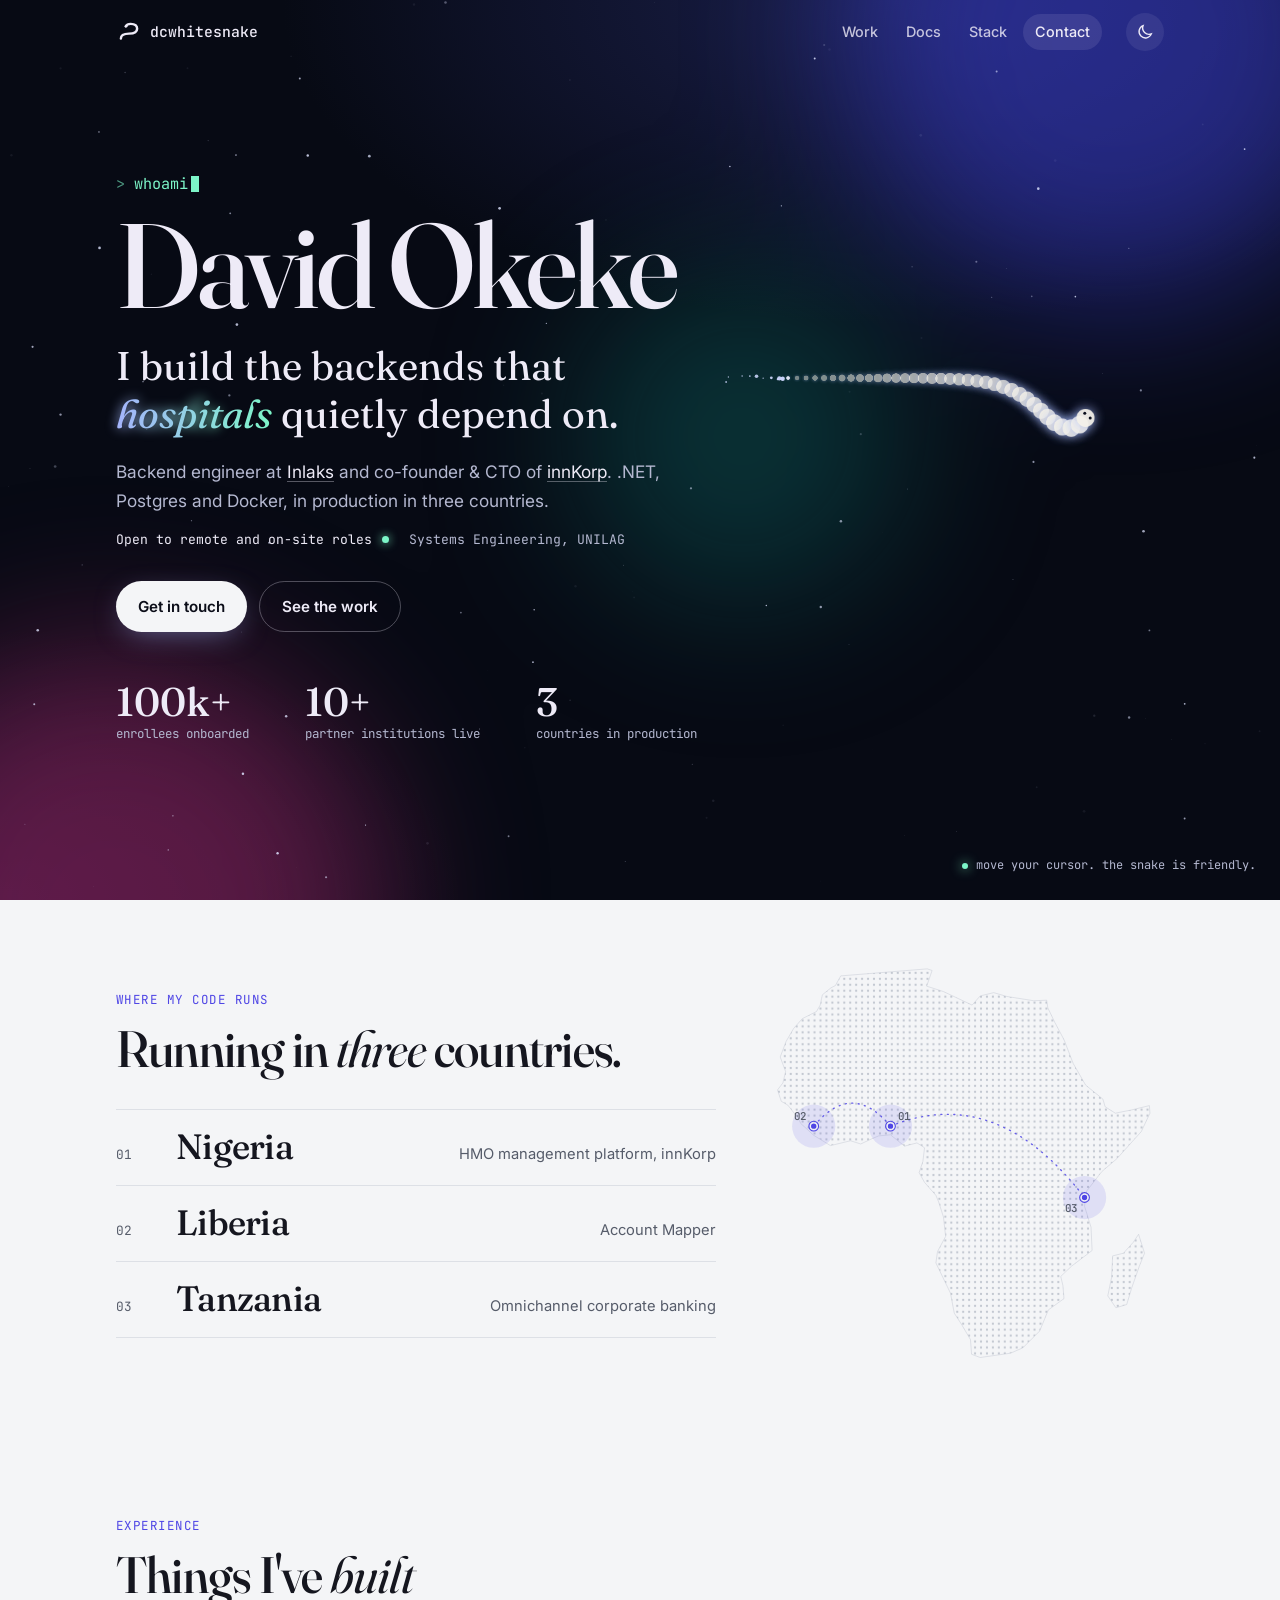
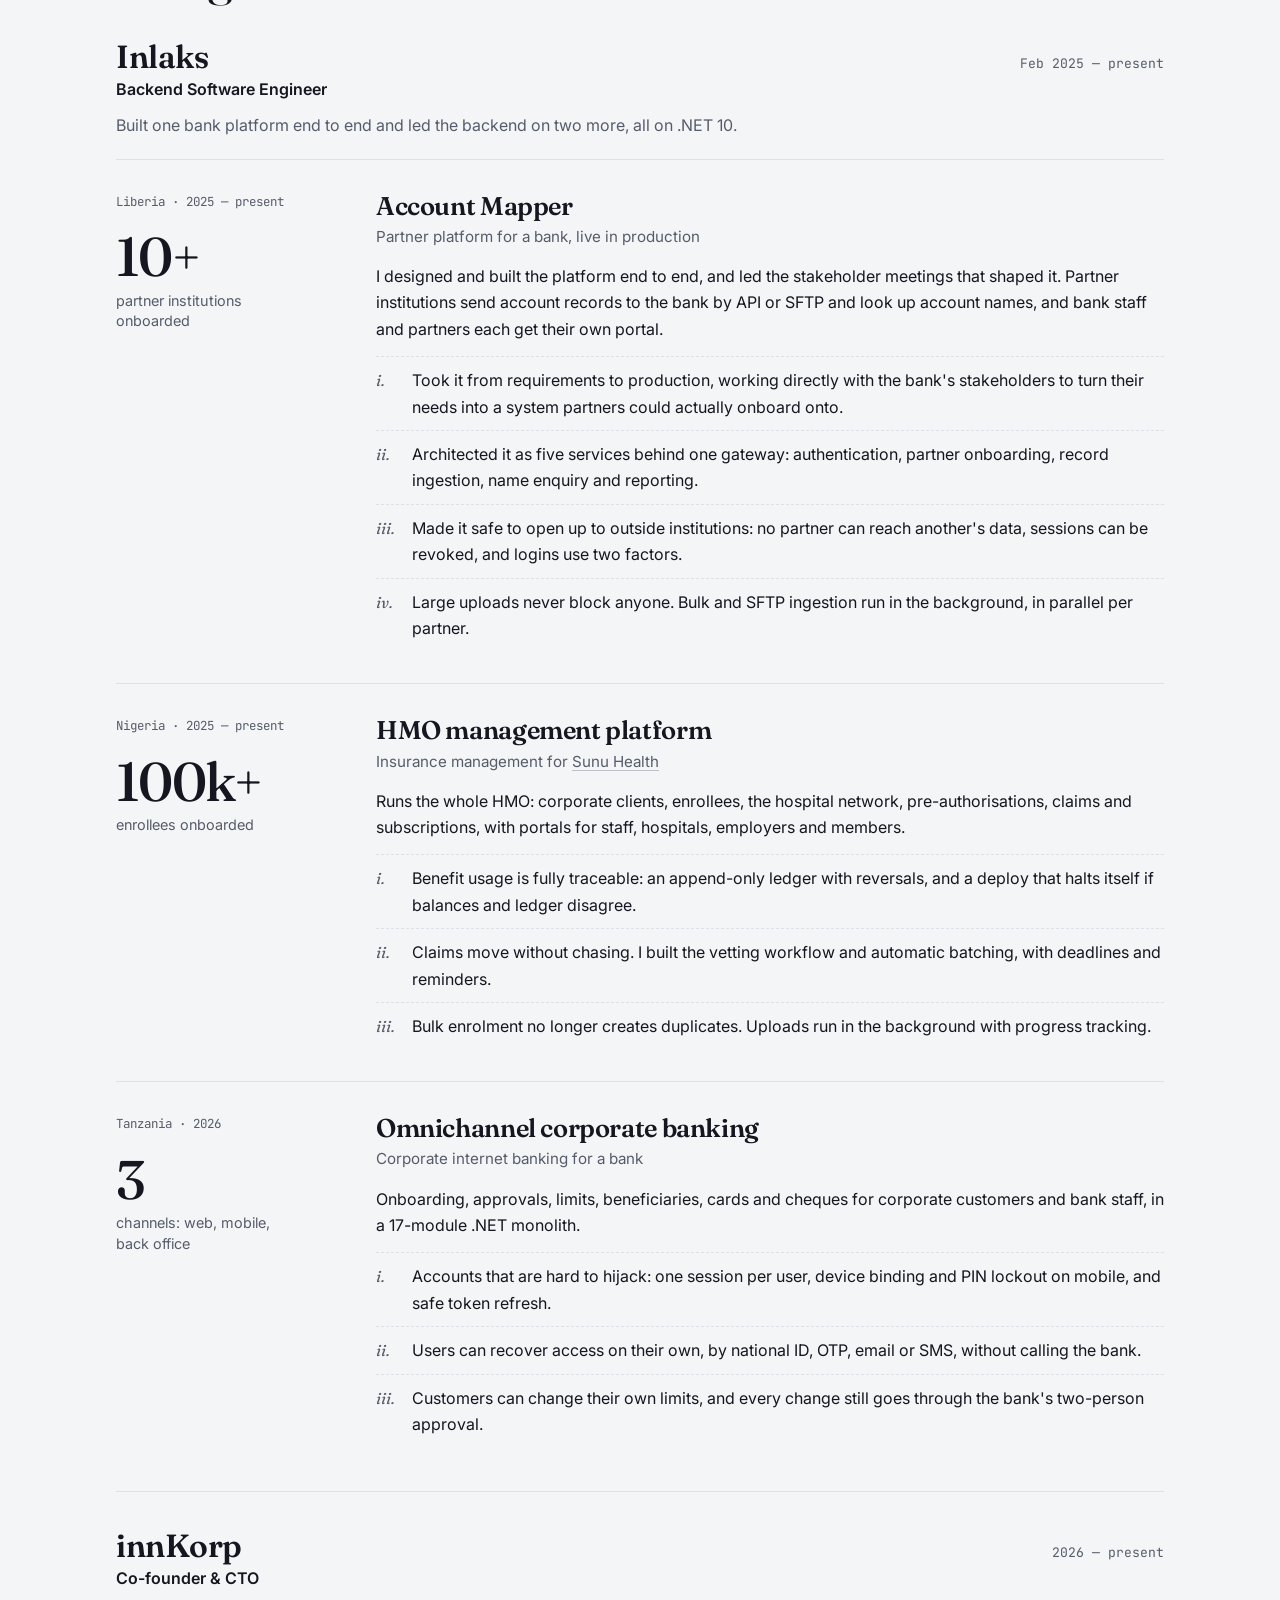
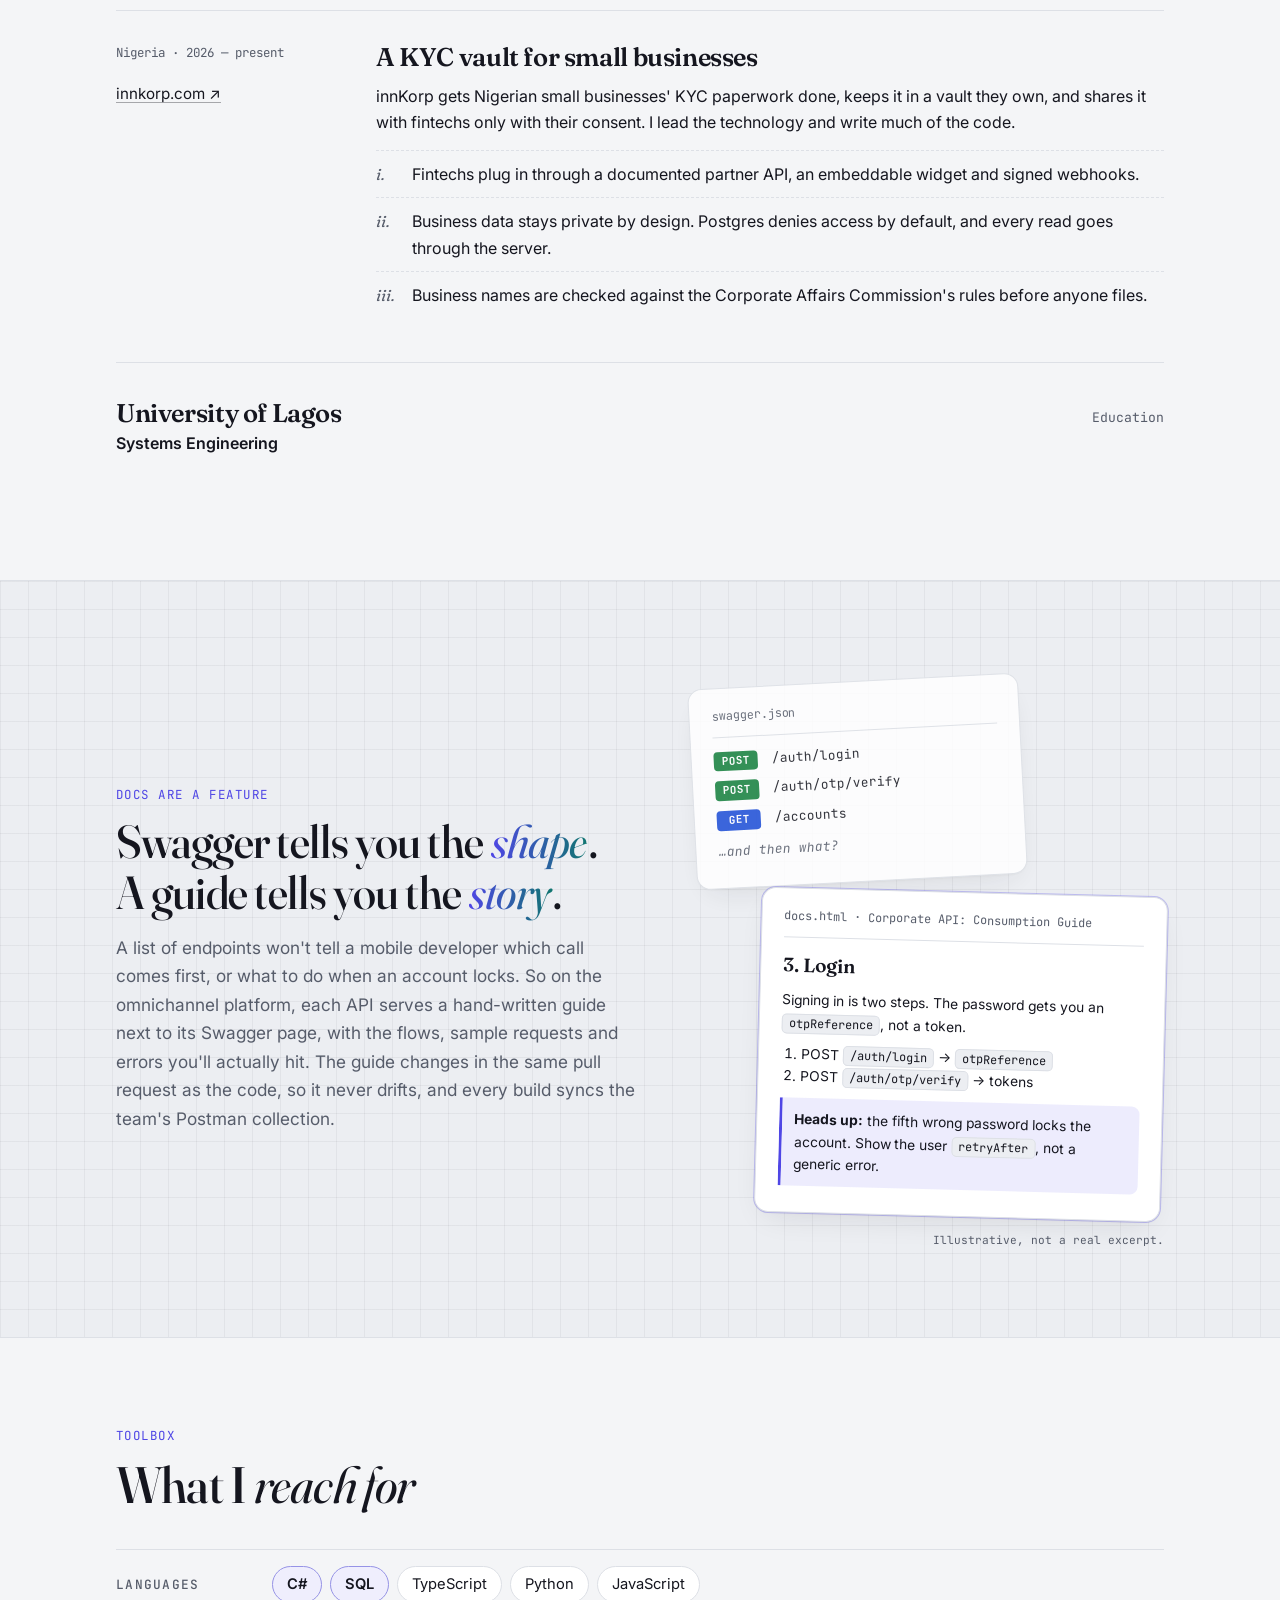
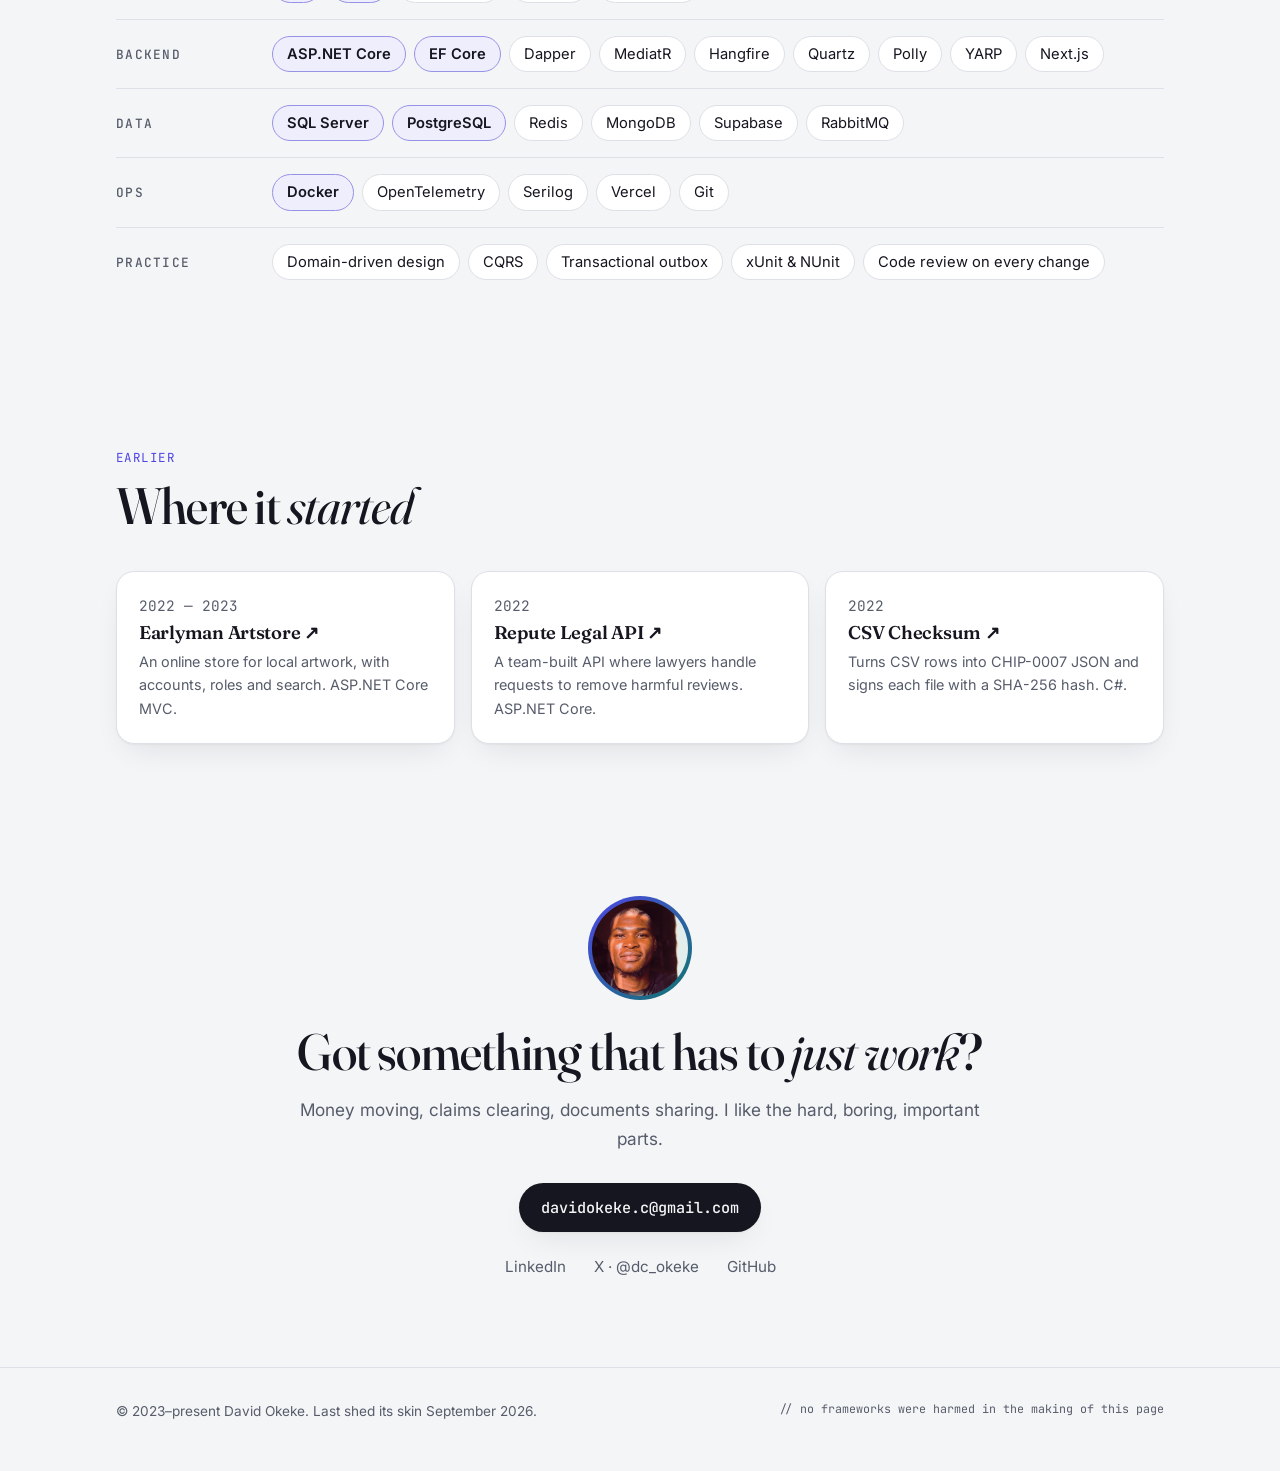
==== commit 38928bf3: "Show the field of study without degree type or year" ====
--- a/index.html
+++ b/index.html
@@ -82,7 +82,7 @@
                 Backend engineer at <a href="https://www.inlaks.com/">Inlaks</a> and co-founder &amp; CTO of
                 <a href="https://innkorp.com">innKorp</a>. .NET, Postgres and Docker, in production in three countries.
             </p>
-            <p class="hero-meta"><span class="open">Open to remote and on-site roles</span><span>B.Sc. Systems Engineering, UNILAG</span></p>
+            <p class="hero-meta"><span class="open">Open to remote and on-site roles</span><span>Systems Engineering, UNILAG</span></p>
             <div class="hero-cta">
                 <a class="btn btn-primary" href="#contact">Get in touch</a>
                 <a class="btn btn-ghost" href="#work">See the work</a>
@@ -275,9 +275,8 @@
                     <header class="role-head">
                         <div>
                             <h3>University of Lagos</h3>
-                            <p class="role-title">B.Sc. (Hons) Systems Engineering</p>
+                            <p class="role-title">Systems Engineering</p>
                         </div>
-                        <!-- TODO(david): graduation year (and class of degree, if you want it) -->
                         <p class="role-when">Education</p>
                     </header>
                 </article>
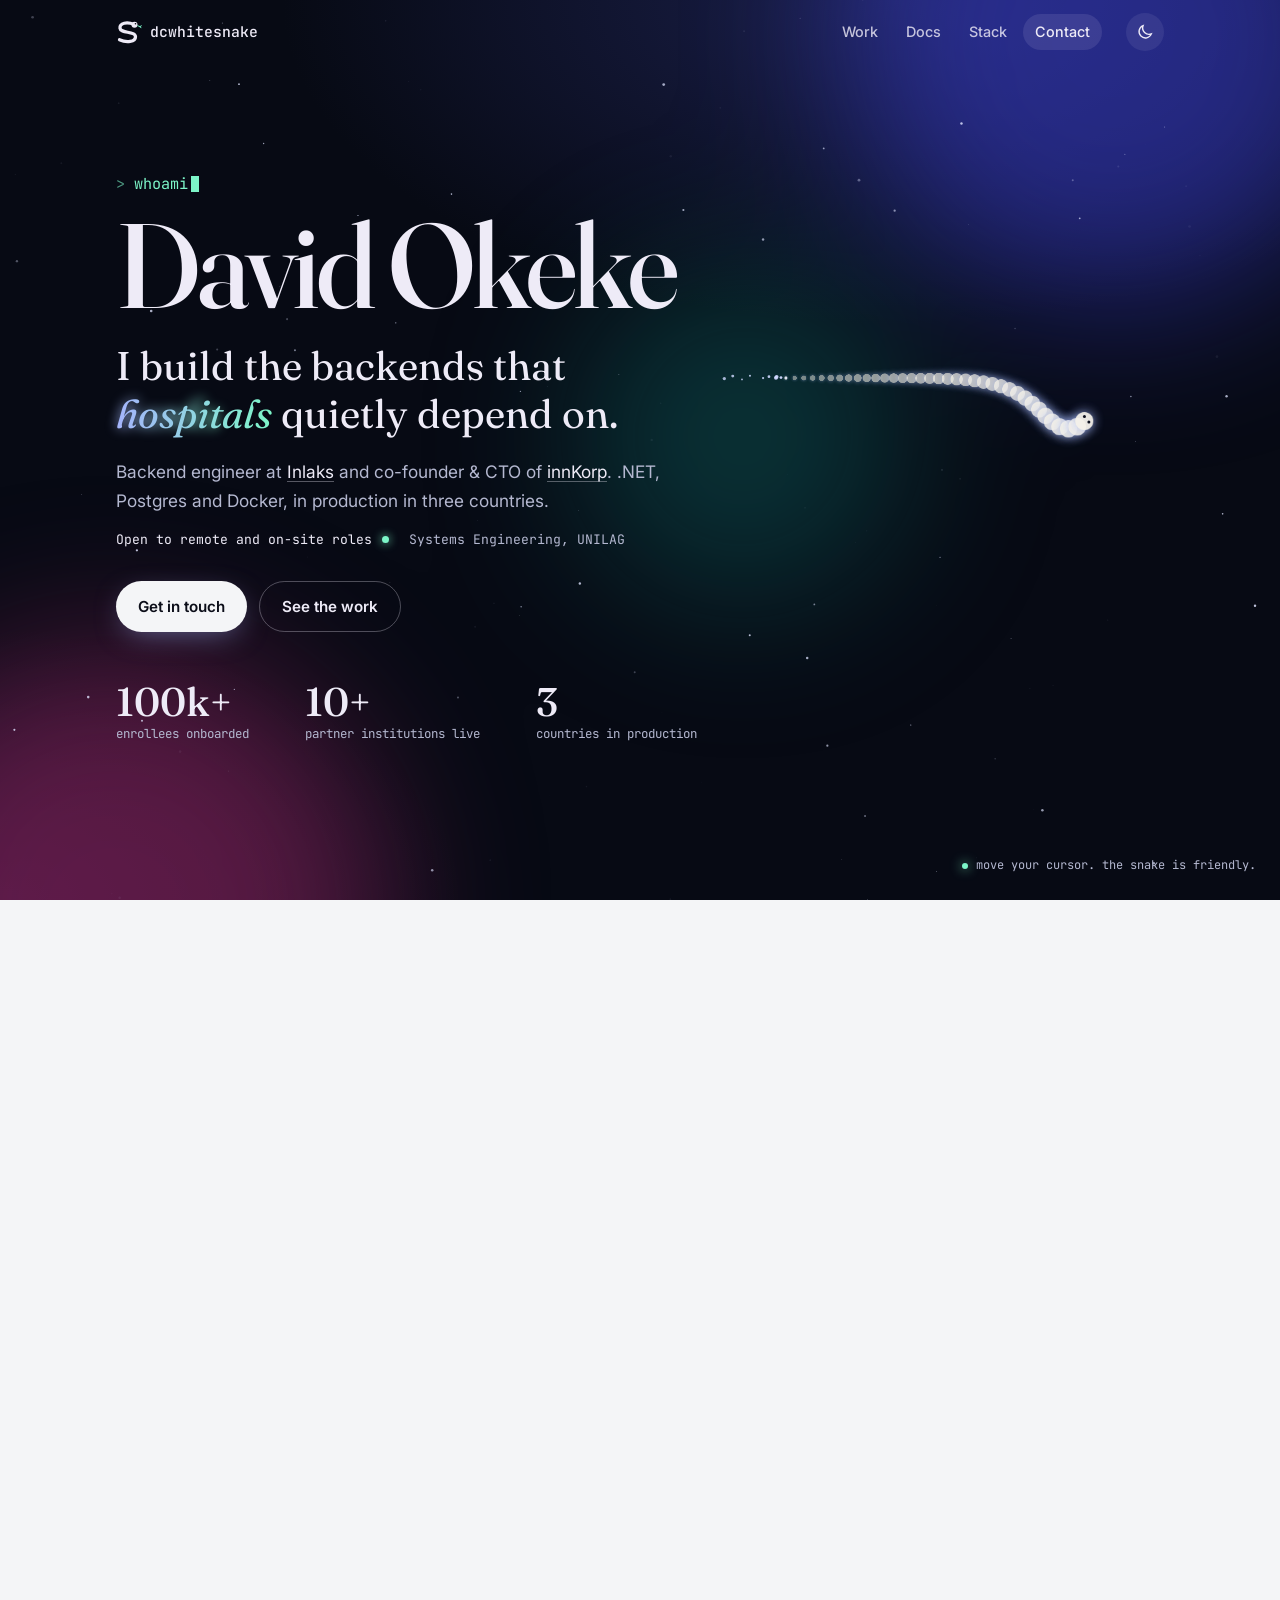
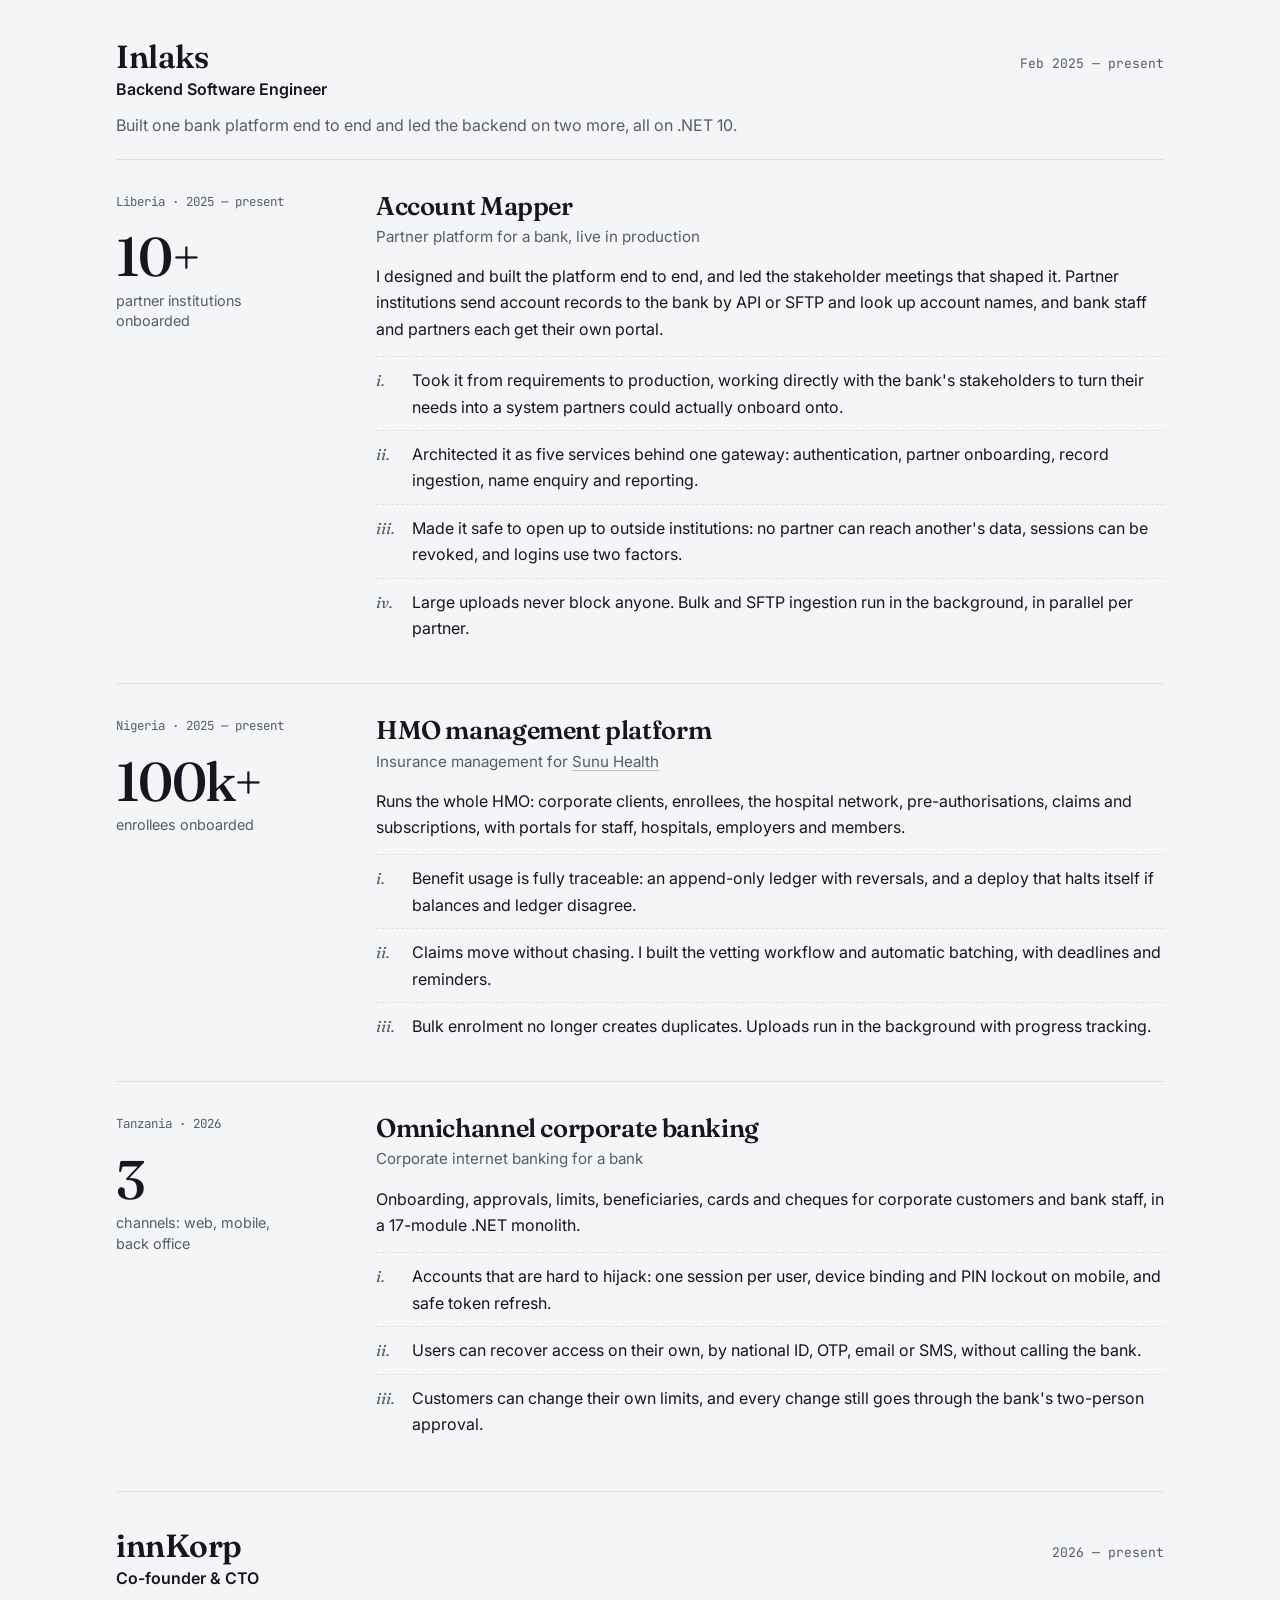
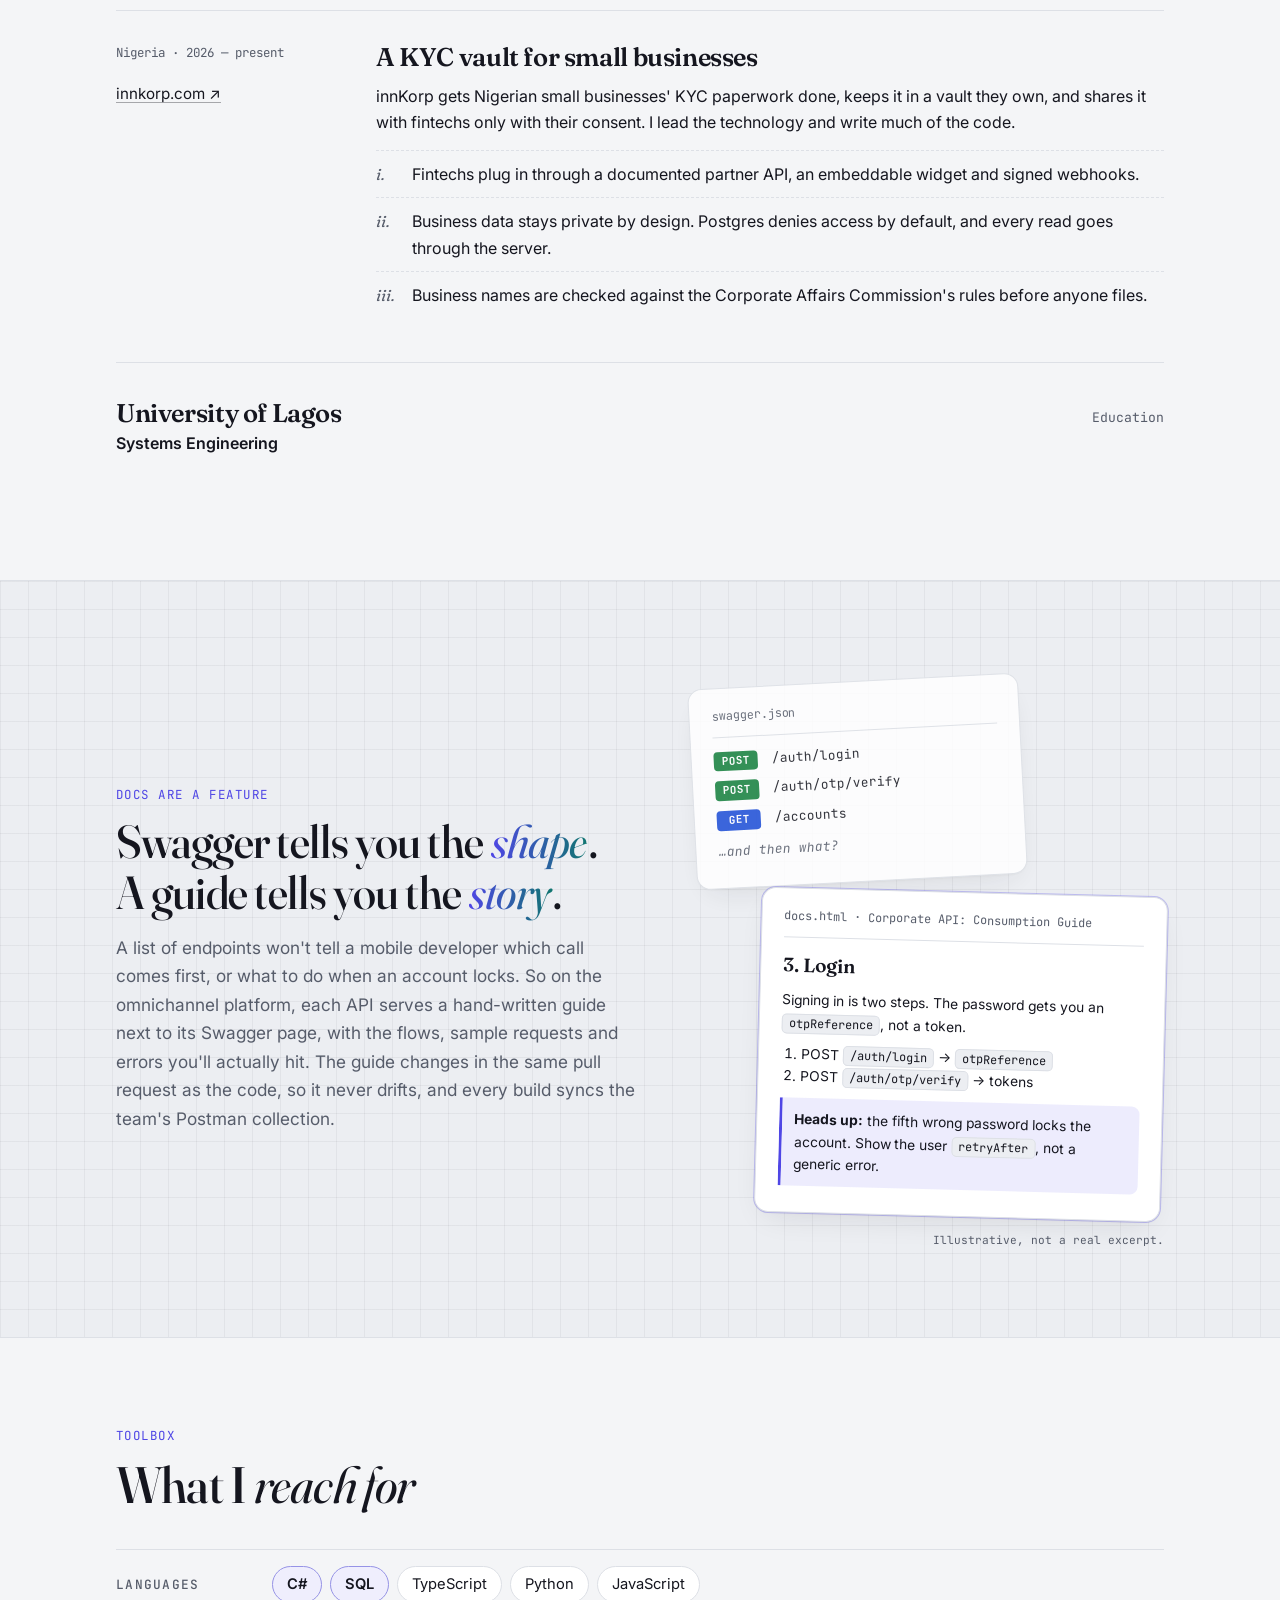
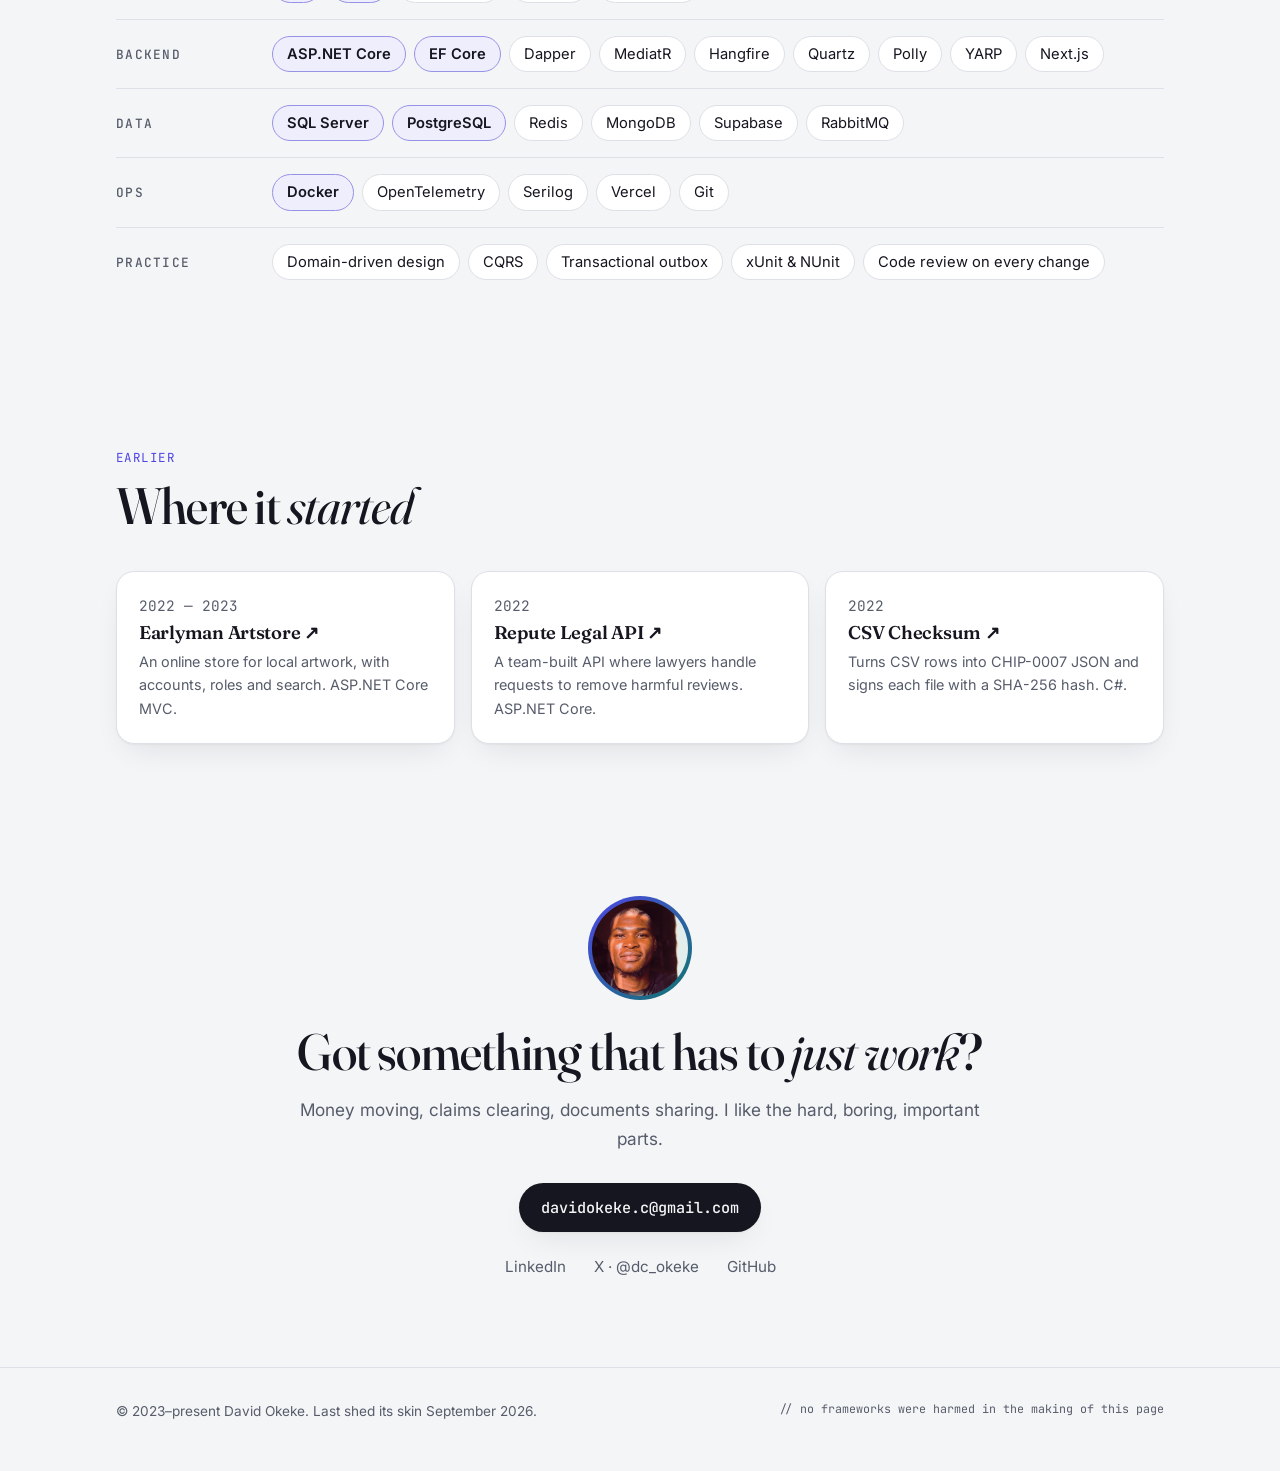
==== commit 26144b4f: "Replace the photo favicon with a white snake mark Add an SVG favicon and regenerate the PNG, ICO, Ap" ====
--- a/index.html
+++ b/index.html
@@ -19,6 +19,7 @@
     <meta property="og:image:height" content="630">
     <meta name="twitter:card" content="summary_large_image">
     <meta name="twitter:creator" content="@dc_okeke">
+    <link rel="icon" href="/favicon.svg" type="image/svg+xml">
     <link rel="apple-touch-icon" sizes="180x180" href="/apple-touch-icon.png">
     <link rel="icon" type="image/png" sizes="32x32" href="/favicon-32x32.png">
     <link rel="icon" type="image/png" sizes="16x16" href="/favicon-16x16.png">
@@ -42,7 +43,7 @@
     <header class="nav">
         <div class="shell nav-inner">
             <a class="brand" href="#top" aria-label="Back to top">
-                <svg class="brand-mark" viewBox="0 0 32 32" aria-hidden="true"><path d="M6 24c0-5 5-6 10-6s10-1 10-6-4-6-8-6c-3 0-5 1-6 3" fill="none" stroke="currentColor" stroke-width="3" stroke-linecap="round"/><circle cx="12.4" cy="9" r="1.6" fill="currentColor"/></svg>
+                <svg class="brand-mark" viewBox="8 6 52 52" aria-hidden="true"><path d="M44 17C30 11 15 14 16 24.5C17 35 47 30 47 41.5C47 52 29 54 15 47.5" fill="none" stroke="currentColor" stroke-width="6.5" stroke-linecap="round"/><circle cx="45" cy="17.5" r="6" fill="currentColor"/><circle class="brand-eye" cx="47" cy="15.6" r="1.6"/><path d="M51.5 19.5L56 21.2M56 21.2L58.6 19.6M56 21.2L58 23.6" stroke="#7cf5c8" stroke-width="2" stroke-linecap="round" fill="none"/></svg>
                 <span>dcwhitesnake</span>
             </a>
             <nav aria-label="Primary">
--- a/css/styles.css
+++ b/css/styles.css
@@ -196,6 +196,15 @@
         transition: transform 0.6s var(--ease);
 }
 
+/* the eye is cut out of the head, so it takes the colour of whatever is behind the nav */
+.brand-eye {
+        fill: var(--hero-bg);
+}
+
+.nav.is-scrolled .brand-eye {
+        fill: var(--bg);
+}
+
 .brand:hover .brand-mark {
         transform: rotate(-12deg) scale(1.1);
 }
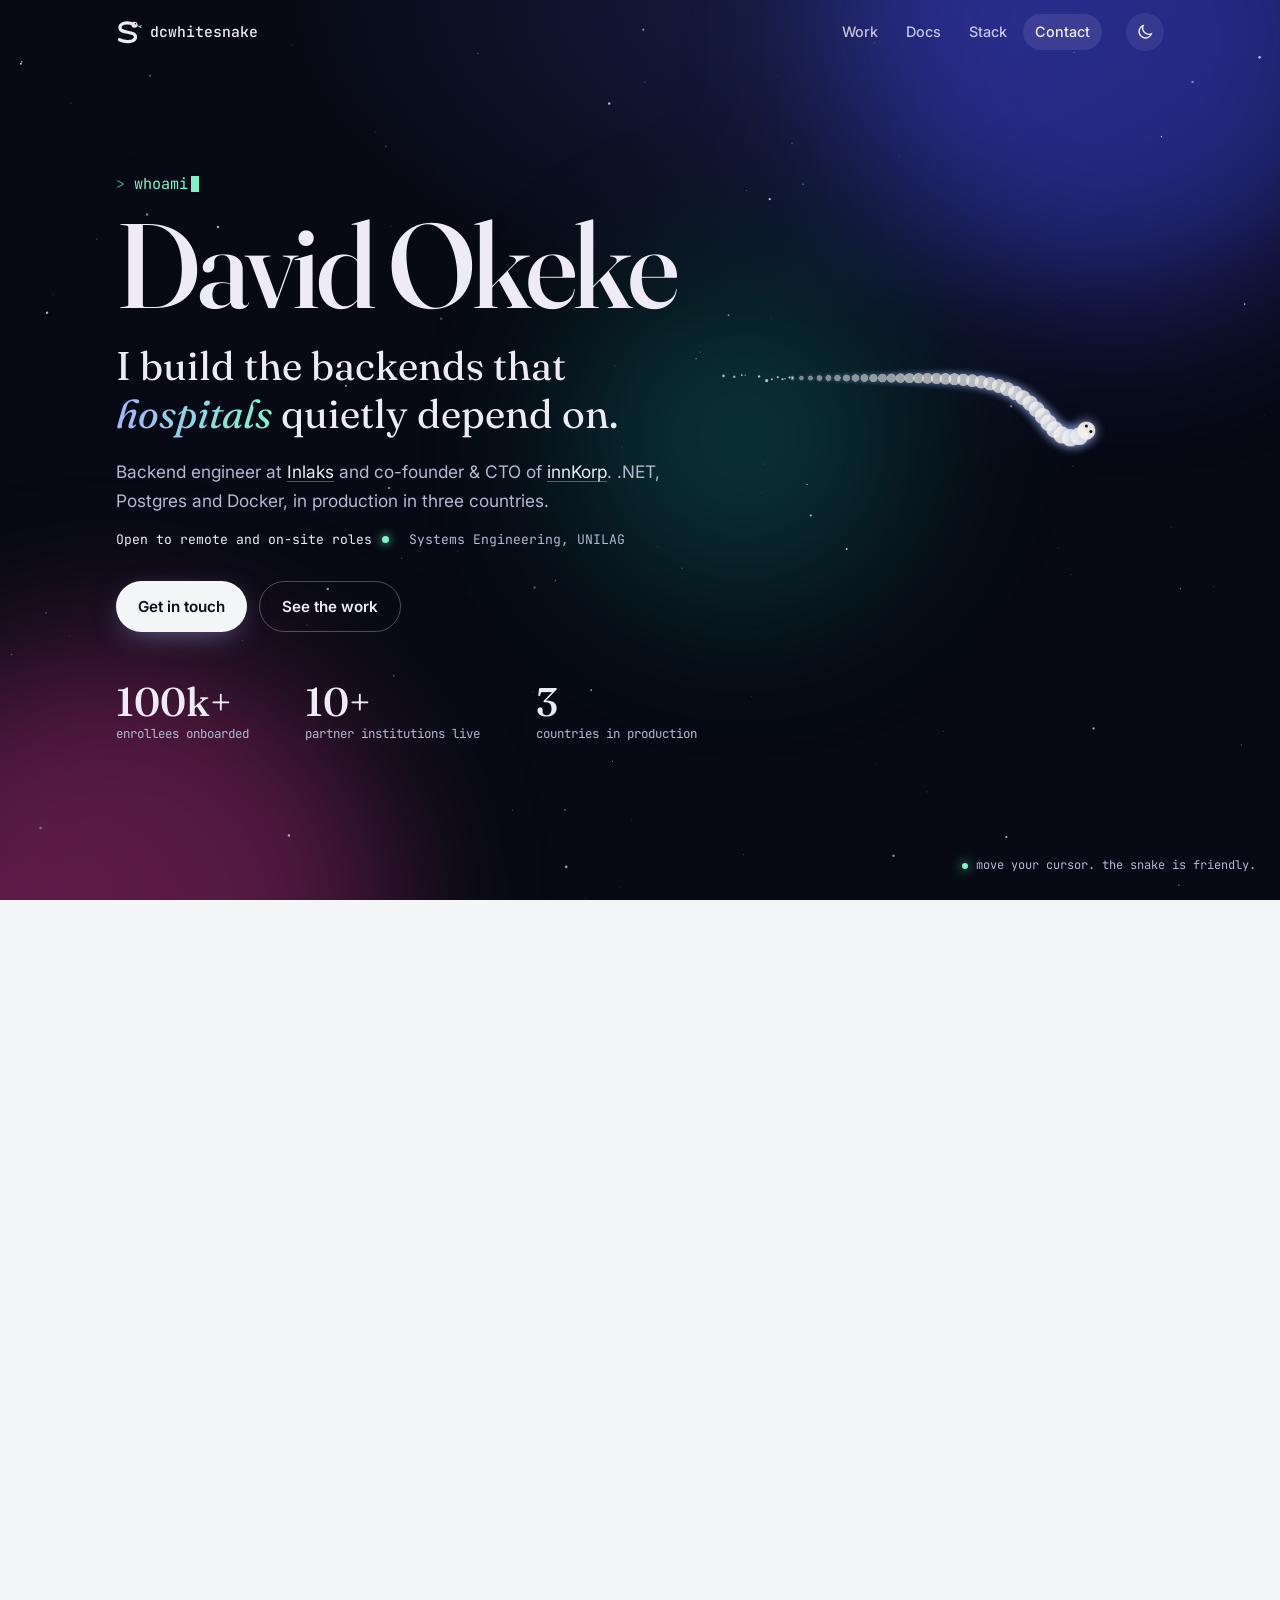
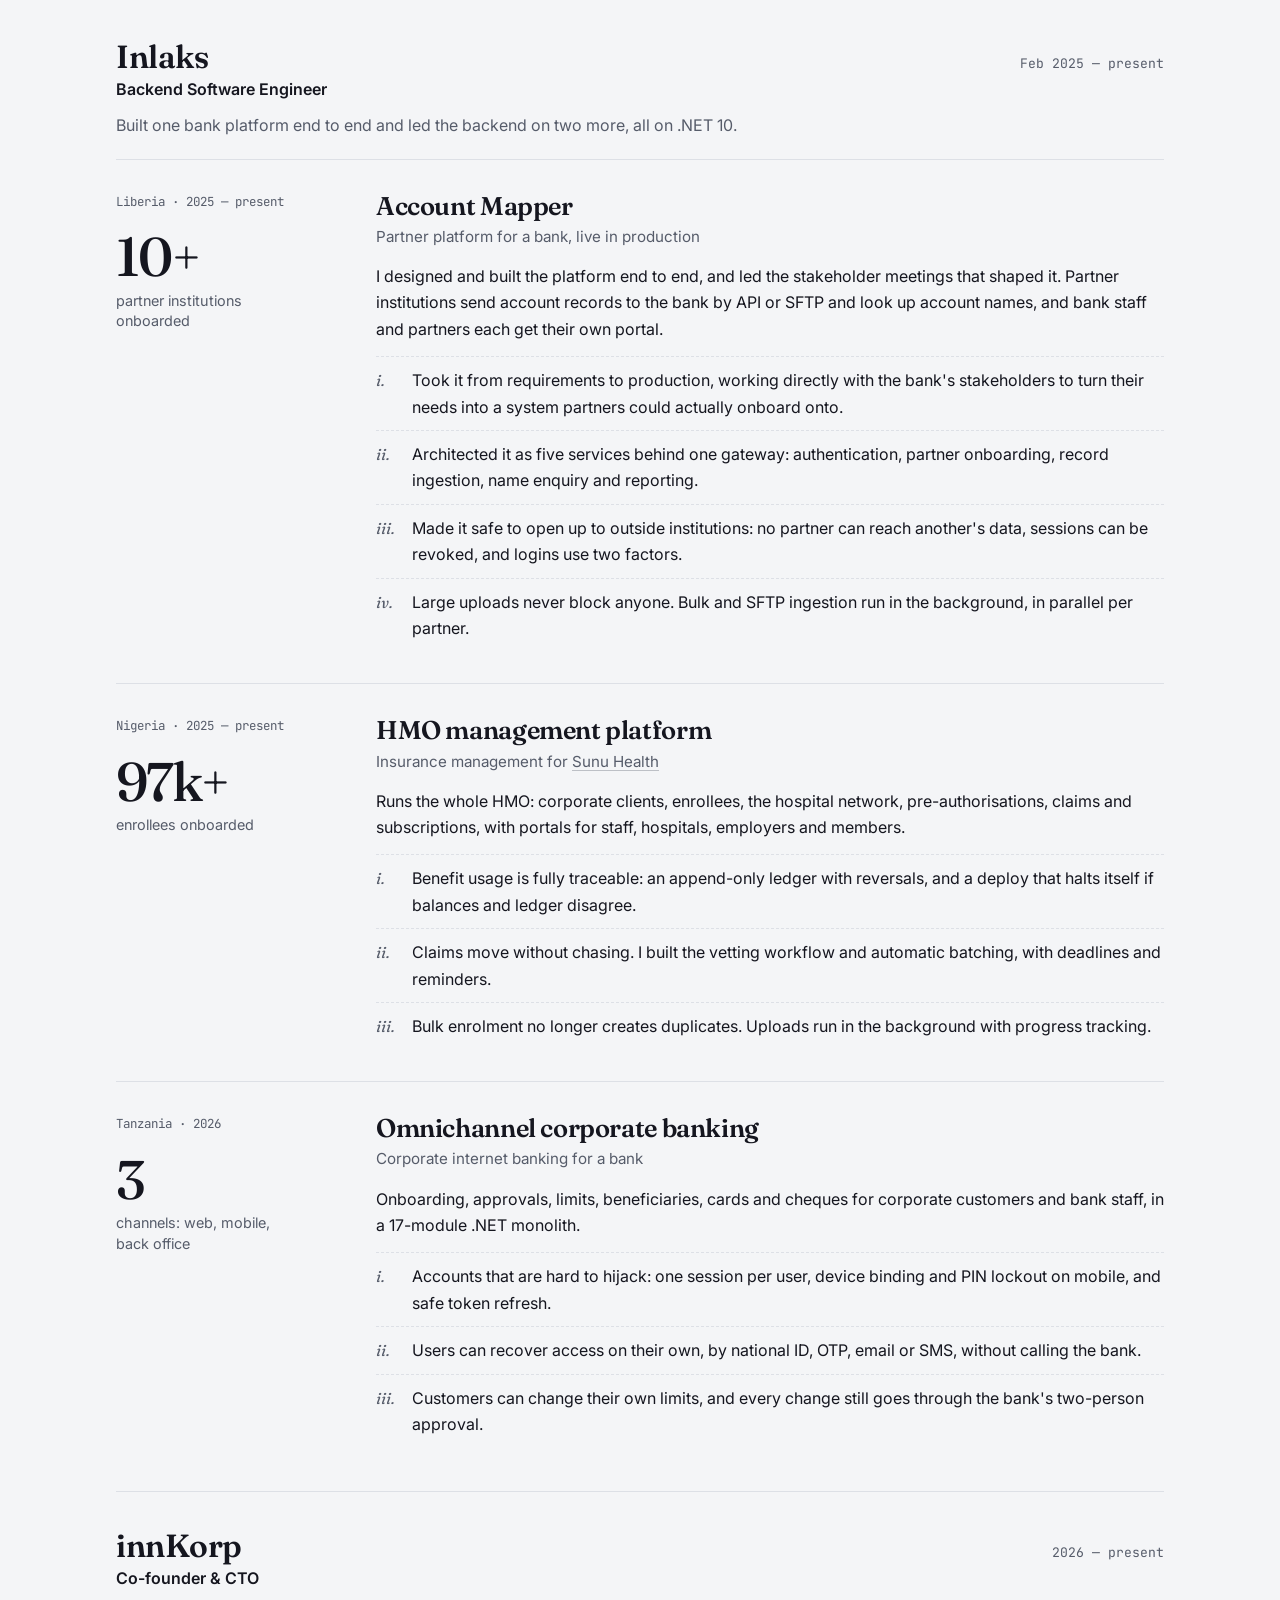
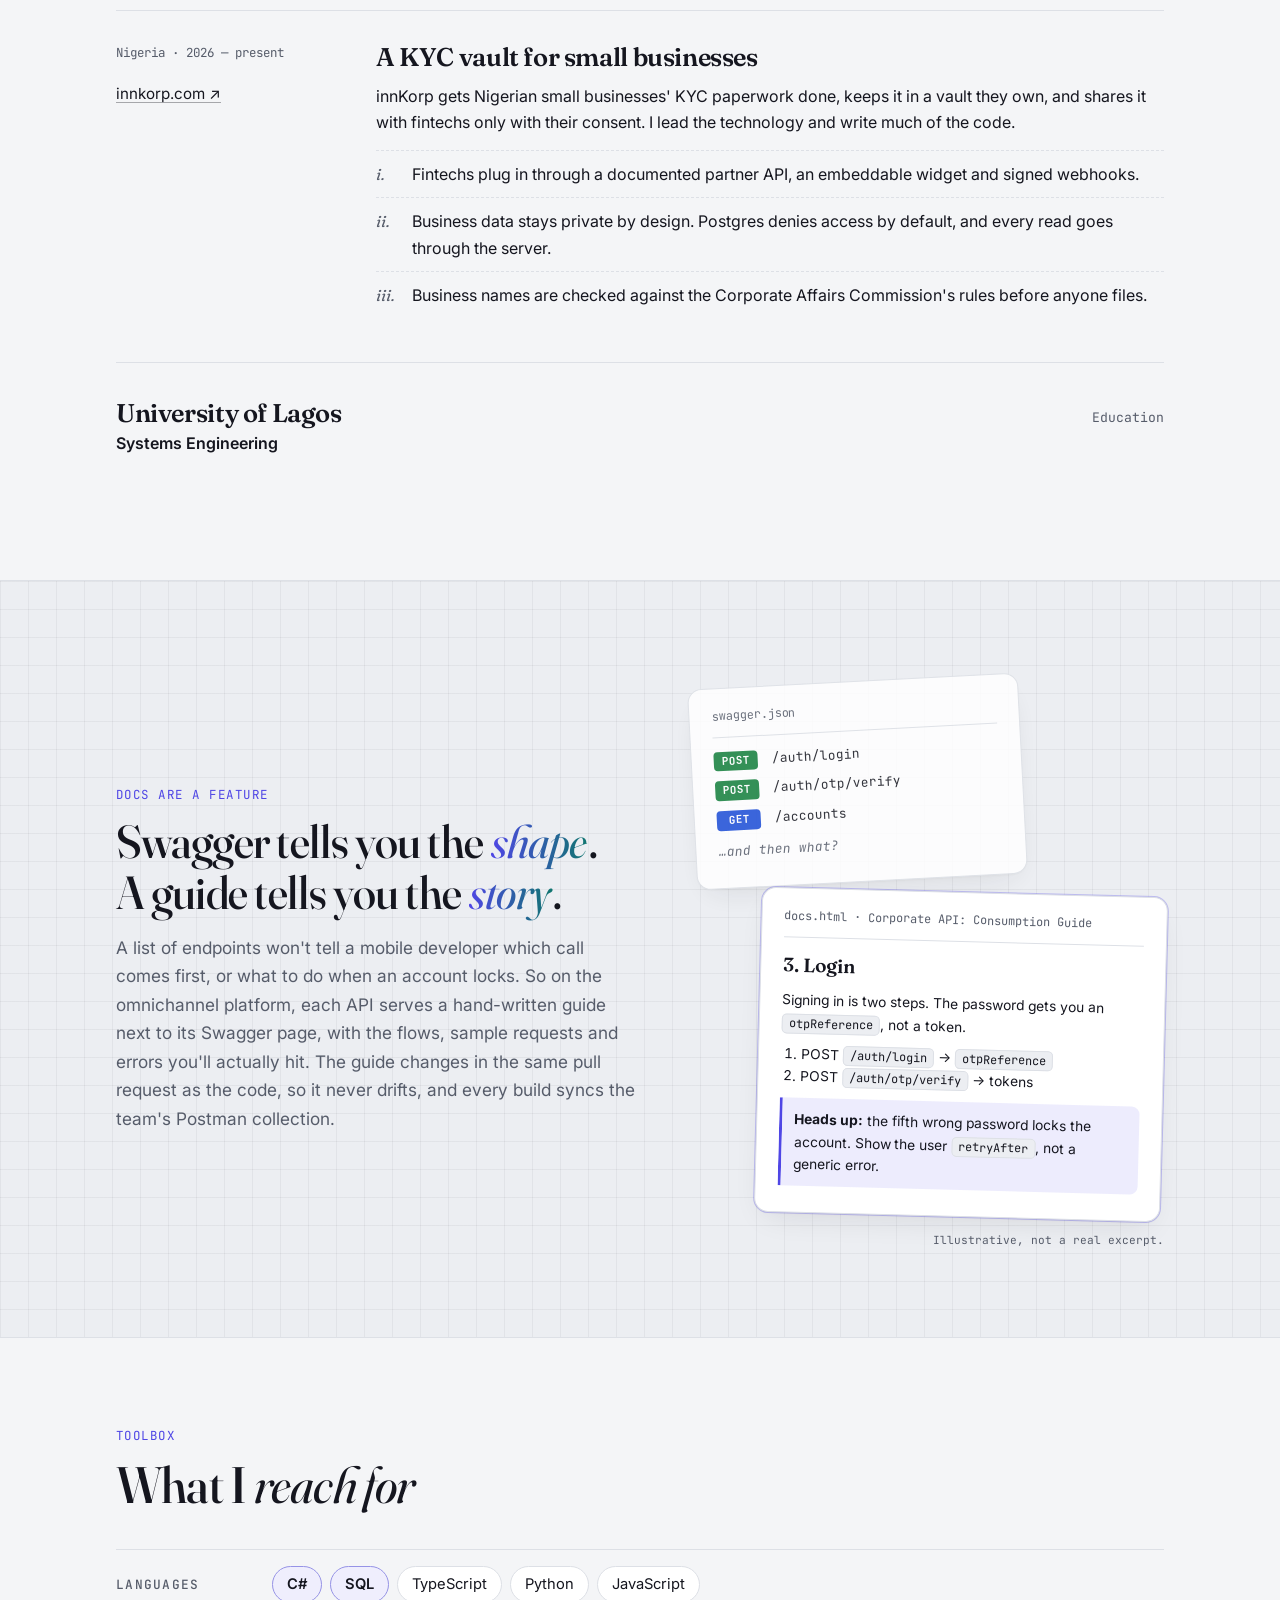
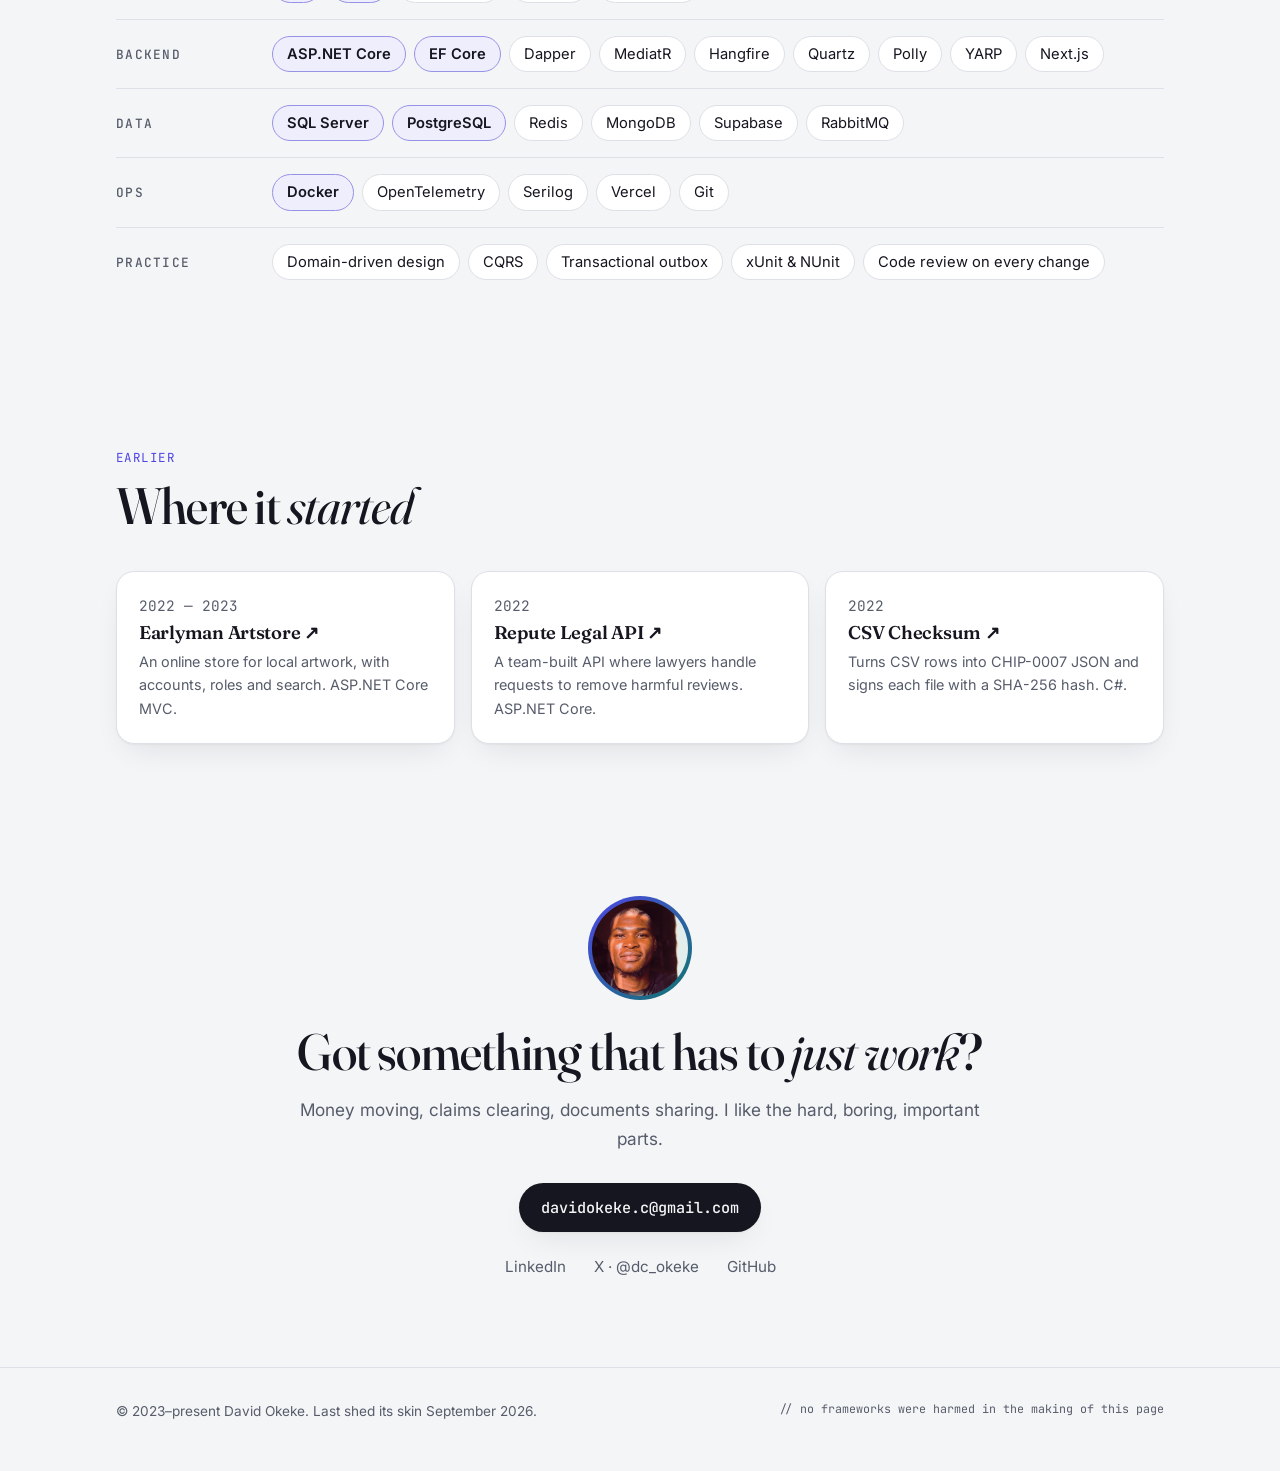
==== commit 7c40766c: "Count visits and contact clicks with GoatCounter" ====
--- a/index.html
+++ b/index.html
@@ -34,6 +34,8 @@
         document.documentElement.classList.add("js");
     </script>
     <script src="js/main.js" defer></script>
+    <!-- visit counts: GoatCounter, cookie-free; it skips localhost on its own, so local previews aren't counted -->
+    <script data-goatcounter="https://davidokeke.goatcounter.com/count" async src="https://gc.zgo.at/count.js"></script>
     <title>David Okeke · Backend engineer & CTO</title>
 </head>
 
@@ -374,12 +376,12 @@
                 <h2>Got something that has to <em>just work</em>?</h2>
                 <p class="section-lead">Money moving, claims clearing, documents sharing. I like the hard, boring, important parts.</p>
                 <div class="hero-cta">
-                    <a class="btn btn-primary" href="mailto:davidokeke.c@gmail.com">davidokeke.c@gmail.com</a>
+                    <a class="btn btn-primary" href="mailto:davidokeke.c@gmail.com" data-goatcounter-click="contact-email">davidokeke.c@gmail.com</a>
                 </div>
                 <p class="socials">
-                    <a href="https://www.linkedin.com/in/david-okeke-chihurumnanya/">LinkedIn</a>
-                    <a href="https://x.com/dc_okeke">X · @dc_okeke</a>
-                    <a href="https://github.com/DCWhiteSnake">GitHub</a>
+                    <a href="https://www.linkedin.com/in/david-okeke-chihurumnanya/" data-goatcounter-click="contact-linkedin">LinkedIn</a>
+                    <a href="https://x.com/dc_okeke" data-goatcounter-click="contact-x">X · @dc_okeke</a>
+                    <a data-goatcounter-click="contact-github" href="https://github.com/DCWhiteSnake">GitHub</a>
                 </p>            </div>
         </section>
     </main>
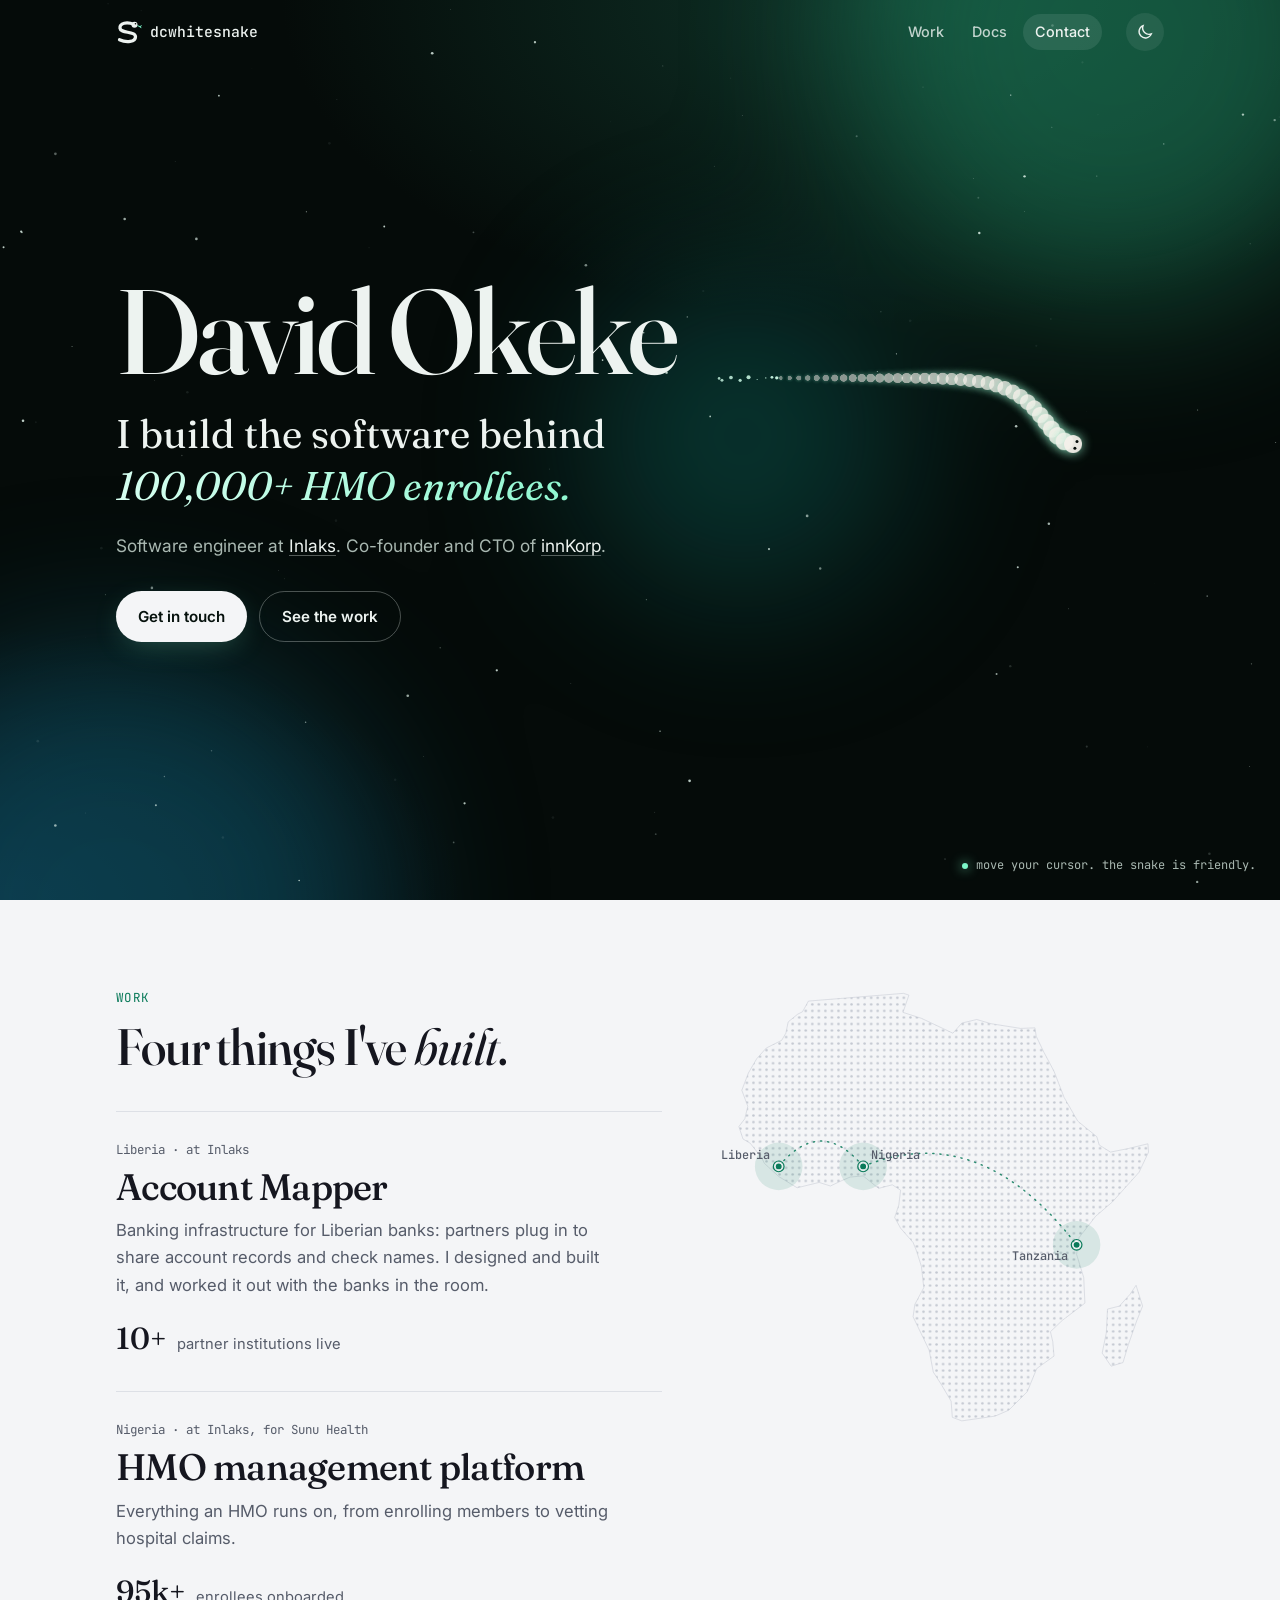
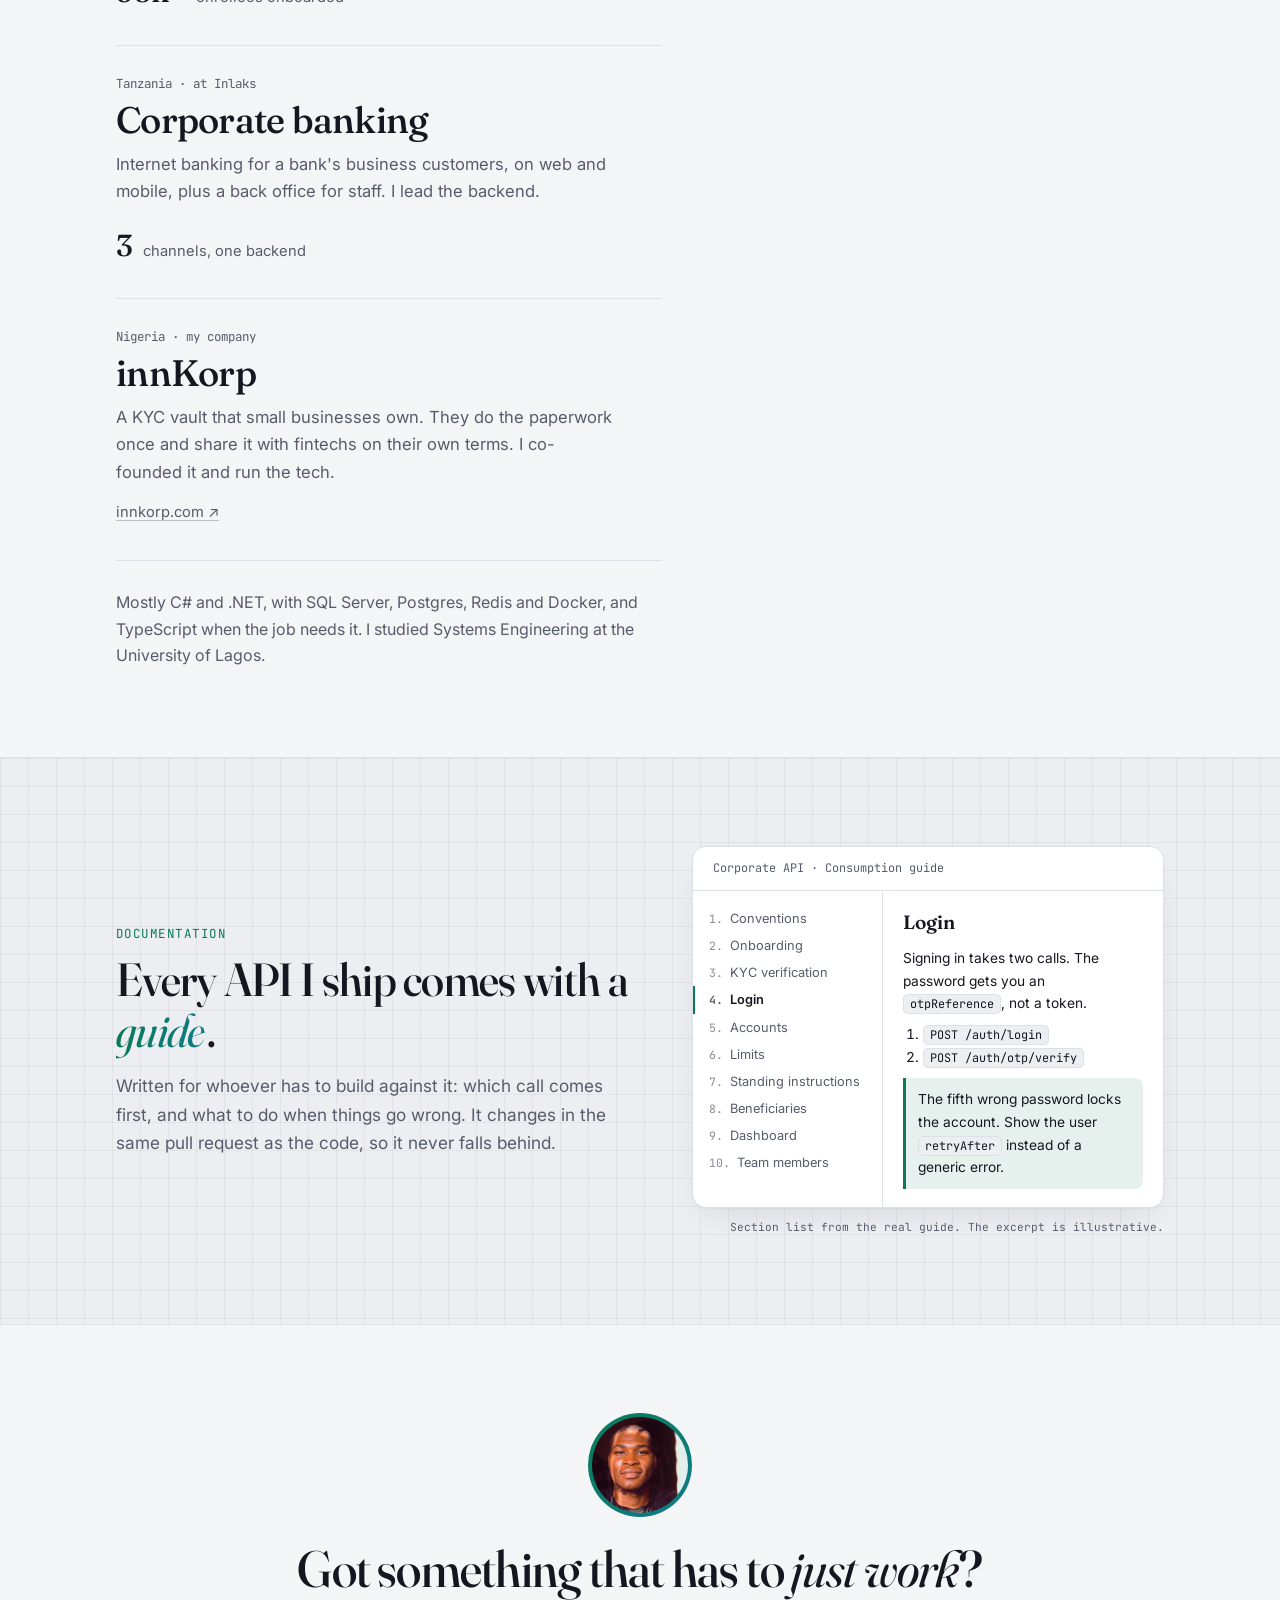
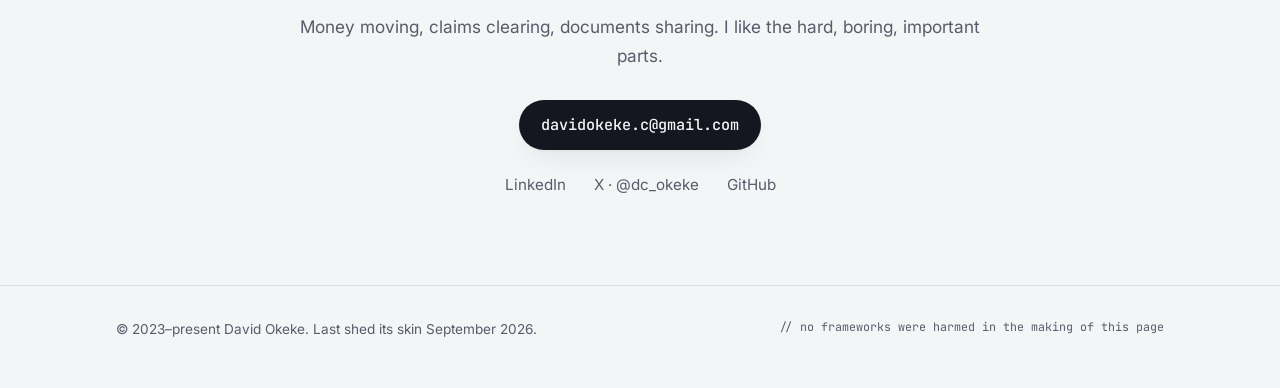
==== commit 16bdf47b: "Simplify the page and move to an aurora-green palette Cut the page down from a CV to four short work" ====
--- a/index.html
+++ b/index.html
@@ -7,13 +7,13 @@
     <meta charset="utf-8">
     <meta name="viewport" content="width=device-width, initial-scale=1">
     <meta name="author" content="David Okeke">
-    <meta name="description" content="David Okeke is a backend engineer at Inlaks and co-founder and CTO of innKorp, building .NET and Postgres systems for banks, insurers and fintechs in Nigeria, Liberia and Tanzania.">
-    <meta name="theme-color" content="#070a14">
+    <meta name="description" content="David Okeke is a software engineer at Inlaks and co-founder and CTO of innKorp, building systems for banks, insurers and fintechs in Nigeria, Liberia and Tanzania.">
+    <meta name="theme-color" content="#050b09">
     <link rel="canonical" href="https://dcwhitesnake.github.io/">
     <meta property="og:type" content="website">
     <meta property="og:url" content="https://dcwhitesnake.github.io/">
-    <meta property="og:title" content="David Okeke · Backend engineer & CTO">
-    <meta property="og:description" content="Backends for banks, insurers and fintechs in Nigeria, Liberia and Tanzania.">
+    <meta property="og:title" content="David Okeke · Software engineer & CTO">
+    <meta property="og:description" content="Software for banks, insurers and fintechs in Nigeria, Liberia and Tanzania.">
     <meta property="og:image" content="https://dcwhitesnake.github.io/img/og-card.png">
     <meta property="og:image:width" content="1200">
     <meta property="og:image:height" content="630">
@@ -36,7 +36,7 @@
     <script src="js/main.js" defer></script>
     <!-- visit counts: GoatCounter, cookie-free; it skips localhost on its own, so local previews aren't counted -->
     <script data-goatcounter="https://davidokeke.goatcounter.com/count" async src="https://gc.zgo.at/count.js"></script>
-    <title>David Okeke · Backend engineer & CTO</title>
+    <title>David Okeke · Software engineer & CTO</title>
 </head>
 
 <body>
@@ -52,7 +52,6 @@
                 <ul>
                     <li><a href="#work">Work</a></li>
                     <li><a href="#docs">Docs</a></li>
-                    <li><a href="#stack">Stack</a></li>
                     <li><a href="#contact">Contact</a></li>
                 </ul>
             </nav>
@@ -69,53 +68,76 @@
         <div class="aurora" aria-hidden="true"><span></span><span></span><span></span></div>
 
         <div class="shell hero-inner">
-            <p class="prompt"><span class="caret">&gt;</span> <span class="typed" data-text="whoami">whoami</span><span class="cursor" aria-hidden="true"></span></p>
             <h1>David Okeke</h1>
+            <!-- the reel scrolls in place like a departure board; the first line is repeated at the end so the loop is seamless -->
             <p class="hero-line">
-                I build the backends that
-                <span class="sr-only">banks, hospitals and fintechs</span>
-                <span class="rotator" aria-hidden="true">
-                    <span class="rotator-word is-on">banks</span>
-                    <span class="rotator-word">hospitals</span>
-                    <span class="rotator-word">fintechs</span>
+                I build the software behind
+                <span class="sr-only"> 100,000+ HMO enrollees, banking infrastructure for Liberian banks, corporate banking in Tanzania, and Nigerian small businesses.</span>
+                <span class="reel" aria-hidden="true">
+                    <span class="reel-track">
+                        <span>100,000+ HMO enrollees.</span>
+                        <span>banking infrastructure for Liberian banks.</span>
+                        <span>corporate banking in Tanzania.</span>
+                        <span>Nigerian small businesses.</span>
+                        <span>100,000+ HMO enrollees.</span>
+                    </span>
                 </span>
-                quietly depend on.
             </p>
             <p class="hero-sub">
-                Backend engineer at <a href="https://www.inlaks.com/">Inlaks</a> and co-founder &amp; CTO of
-                <a href="https://innkorp.com">innKorp</a>. .NET, Postgres and Docker, in production in three countries.
+                Software engineer at <a href="https://www.inlaks.com/">Inlaks</a>.
+                Co-founder and CTO of <a href="https://innkorp.com">innKorp</a>.
             </p>
-            <p class="hero-meta"><span class="open">Open to remote and on-site roles</span><span>Systems Engineering, UNILAG</span></p>
             <div class="hero-cta">
                 <a class="btn btn-primary" href="#contact">Get in touch</a>
                 <a class="btn btn-ghost" href="#work">See the work</a>
             </div>
-
-            <dl class="stats">
-                <div><dt>enrollees onboarded</dt><dd><span data-count="100">100</span>k+</dd></div>
-                <div><dt>partner institutions live</dt><dd><span data-count="10">10</span>+</dd></div>
-                <div><dt>countries in production</dt><dd><span data-count="3">3</span></dd></div>
-            </dl>
         </div>
 
         <p class="hint" aria-hidden="true"><span class="hint-dot"></span> move your cursor. the snake is friendly.</p>
     </section>
 
     <main>
-        <!-- where the code runs -->
-        <section id="map" class="section section-tight">
-            <div class="shell map-grid">
-                <div class="map-copy reveal">
-                    <p class="eyebrow">where my code runs</p>
-                    <h2>Running in <em>three</em> countries.</h2>
-                    <ol class="places">
-                        <li><button type="button" data-pin="ng"><span class="place-num">01</span><span class="place-name">Nigeria</span><span class="place-what">HMO management platform, innKorp</span></button></li>
-                        <li><button type="button" data-pin="lr"><span class="place-num">02</span><span class="place-name">Liberia</span><span class="place-what">Account Mapper</span></button></li>
-                        <li><button type="button" data-pin="tz"><span class="place-num">03</span><span class="place-name">Tanzania</span><span class="place-what">Omnichannel corporate banking</span></button></li>
+        <!-- the work: four short entries, and a map that follows along -->
+        <section id="work" class="section">
+            <div class="shell work-grid">
+                <div>
+                    <header class="section-head reveal">
+                        <p class="eyebrow">work</p>
+                        <h2>Four things I&#39;ve <em>built</em>.</h2>
+                    </header>
+                    <ol class="builds">
+                        <li class="build reveal" data-pin="lr">
+                            <p class="build-where">Liberia · at Inlaks</p>
+                            <h3>Account Mapper</h3>
+                            <p>Banking infrastructure for Liberian banks: partners plug in to share account records and check names. I designed and built it, and worked it out with the banks in the room.</p>
+                            <p class="build-stat"><strong><span data-count="10">10</span>+</strong> partner institutions live</p>
+                        </li>
+                        <li class="build reveal" data-pin="ng">
+                            <p class="build-where">Nigeria · at Inlaks, for Sunu Health</p>
+                            <h3>HMO management platform</h3>
+                            <p>Everything an HMO runs on, from enrolling members to vetting hospital claims.</p>
+                            <p class="build-stat"><strong><span data-count="100">100</span>k+</strong> enrollees onboarded</p>
+                        </li>
+                        <li class="build reveal" data-pin="tz">
+                            <p class="build-where">Tanzania · at Inlaks</p>
+                            <h3>Corporate banking</h3>
+                            <p>Internet banking for a bank&#39;s business customers, on web and mobile, plus a back office for staff. I lead the backend.</p>
+                            <p class="build-stat"><strong>3</strong> channels, one backend</p>
+                        </li>
+                        <li class="build reveal" data-pin="ng">
+                            <p class="build-where">Nigeria · my company</p>
+                            <h3><a href="https://innkorp.com">innKorp</a></h3>
+                            <p>A KYC vault that small businesses own. They do the paperwork once and share it with fintechs on their own terms. I co-founded it and run the tech.</p>
+                            <p class="build-stat"><a href="https://innkorp.com">innkorp.com ↗</a></p>
+                        </li>
                     </ol>
+                    <p id="stack" class="stack-line reveal">
+                        Mostly C# and .NET, with SQL Server, Postgres, Redis and Docker, and TypeScript when the job needs it.
+                        I studied Systems Engineering at the University of Lagos.
+                    </p>
                 </div>
 
-                <figure class="map reveal">
+                <figure class="map">
                     <svg viewBox="0 0 740 740" role="img" aria-labelledby="map-title">
                         <title id="map-title">Map of Africa with Nigeria, Liberia and Tanzania highlighted</title>
                         <defs>
@@ -131,158 +153,27 @@
                             <path class="arc" d="M234 300 Q163 215 92 300"/>
                             <path class="arc" d="M234 300 Q430 220 593 432"/>
                         </g>
-                        <!-- pins are mouse-only decoration; the list buttons are the accessible control -->
+                        <!-- pins are decoration; the list beside them says the same thing in words -->
                         <g class="pin" data-pin="ng" transform="translate(234 300)">
                             <circle r="40" class="pin-glow"/>
                             <circle r="9" class="pin-ring"/>
                             <circle r="6" class="pin-core"/>
-                            <text x="14" y="-12">01</text>
+                            <text x="14" y="-12">Nigeria</text>
                         </g>
                         <g class="pin" data-pin="lr" transform="translate(92 300)">
                             <circle r="40" class="pin-glow"/>
                             <circle r="9" class="pin-ring"/>
                             <circle r="6" class="pin-core"/>
-                            <text x="-14" y="-12" text-anchor="end">02</text>
+                            <text x="-14" y="-12" text-anchor="end">Liberia</text>
                         </g>
                         <g class="pin" data-pin="tz" transform="translate(593 432)">
                             <circle r="40" class="pin-glow"/>
                             <circle r="9" class="pin-ring"/>
                             <circle r="6" class="pin-core"/>
-                            <text x="-14" y="26" text-anchor="end">03</text>
+                            <text x="-14" y="26" text-anchor="end">Tanzania</text>
                         </g>
                     </svg>
                 </figure>
-            </div>
-        </section>
-
-        <!-- the work -->
-        <section id="work" class="section">
-            <div class="shell">
-                <header class="section-head reveal">
-                    <p class="eyebrow">experience</p>
-                    <h2>Things I've <em>built</em></h2>
-                </header>
-
-                <!-- Inlaks -->
-                <article class="role reveal">
-                    <header class="role-head">
-                        <div>
-                            <h3><a href="https://www.inlaks.com/">Inlaks</a></h3>
-                            <p class="role-title">Backend Software Engineer</p>
-                        </div>
-                        <p class="role-when">Feb 2025 — present</p>
-                    </header>
-                    <p class="role-note">Built one bank platform end to end and led the backend on two more, all on .NET 10.</p>
-
-                    <div class="projects">
-                        <section class="project" id="account-mapper">
-                            <div class="project-meta">
-                                <p class="project-place">Liberia · 2025 — present</p>
-                                <p class="metric"><span data-count="10">10</span>+</p>
-                                <p class="metric-label">partner institutions onboarded</p>
-                            </div>
-                            <div class="project-body">
-                                <h4>Account Mapper</h4>
-                                <p class="project-client">Partner platform for a bank, live in production</p>
-                                <p>
-                                    I designed and built the platform end to end, and led the stakeholder meetings that shaped it.
-                                    Partner institutions send account records to the bank by API or SFTP and look up account names,
-                                    and bank staff and partners each get their own portal.
-                                </p>
-                                <ul class="points">
-                                    <li>Took it from requirements to production, working directly with the bank's stakeholders to turn their needs into a system partners could actually onboard onto.</li>
-                                    <li>Architected it as five services behind one gateway: authentication, partner onboarding, record ingestion, name enquiry and reporting.</li>
-                                    <li>Made it safe to open up to outside institutions: no partner can reach another's data, sessions can be revoked, and logins use two factors.</li>
-                                    <li>Large uploads never block anyone. Bulk and SFTP ingestion run in the background, in parallel per partner.</li>
-                                </ul>
-                            </div>
-                        </section>
-
-                        <section class="project" id="sunu-hmo">
-                            <div class="project-meta">
-                                <p class="project-place">Nigeria · 2025 — present</p>
-                                <p class="metric"><span data-count="100">100</span>k+</p>
-                                <p class="metric-label">enrollees onboarded</p>
-                            </div>
-                            <div class="project-body">
-                                <h4>HMO management platform</h4>
-                                <p class="project-client">Insurance management for <a href="https://www.sunu-group.com/">Sunu Health</a></p>
-                                <p>
-                                    Runs the whole HMO: corporate clients, enrollees, the hospital network, pre-authorisations,
-                                    claims and subscriptions, with portals for staff, hospitals, employers and members.
-                                </p>
-                                <ul class="points">
-                                    <li>Benefit usage is fully traceable: an append-only ledger with reversals, and a deploy that halts itself if balances and ledger disagree.</li>
-                                    <li>Claims move without chasing. I built the vetting workflow and automatic batching, with deadlines and reminders.</li>
-                                    <li>Bulk enrolment no longer creates duplicates. Uploads run in the background with progress tracking.</li>
-                                </ul>
-                            </div>
-                        </section>
-
-                        <section class="project" id="omnichannel">
-                            <div class="project-meta">
-                                <p class="project-place">Tanzania · 2026</p>
-                                <p class="metric">3</p>
-                                <p class="metric-label">channels: web, mobile, back office</p>
-                            </div>
-                            <div class="project-body">
-                                <h4>Omnichannel corporate banking</h4>
-                                <p class="project-client">Corporate internet banking for a bank</p>
-                                <p>
-                                    Onboarding, approvals, limits, beneficiaries, cards and cheques for corporate customers and
-                                    bank staff, in a 17-module .NET monolith.
-                                </p>
-                                <ul class="points">
-                                    <li>Accounts that are hard to hijack: one session per user, device binding and PIN lockout on mobile, and safe token refresh.</li>
-                                    <li>Users can recover access on their own, by national ID, OTP, email or SMS, without calling the bank.</li>
-                                    <li>Customers can change their own limits, and every change still goes through the bank's two-person approval.</li>
-                                </ul>
-                            </div>
-                        </section>
-                    </div>
-                </article>
-
-                <!-- innKorp -->
-                <article class="role reveal">
-                    <header class="role-head">
-                        <div>
-                            <h3><a href="https://innkorp.com">innKorp</a></h3>
-                            <p class="role-title">Co-founder &amp; CTO</p>
-                        </div>
-                        <p class="role-when">2026 — present</p>
-                    </header>
-                    <div class="projects">
-                        <section class="project">
-                            <div class="project-meta">
-                                <p class="project-place">Nigeria · 2026 — present</p>
-                                <p class="project-link"><a href="https://innkorp.com">innkorp.com ↗</a></p>
-                            </div>
-                            <div class="project-body">
-                                <h4>A KYC vault for small businesses</h4>
-                                <p>
-                                    innKorp gets Nigerian small businesses' KYC paperwork done, keeps it in a vault they own,
-                                    and shares it with fintechs only with their consent. I lead the technology and write much of the code.
-                                </p>
-                                <ul class="points">
-                                    <li>Fintechs plug in through a documented partner API, an embeddable widget and signed webhooks.</li>
-                                    <li>Business data stays private by design. Postgres denies access by default, and every read goes through the server.</li>
-                                    <li>Business names are checked against the Corporate Affairs Commission's rules before anyone files.</li>
-                                </ul>
-                            </div>
-                        </section>
-                    </div>
-                </article>
-
-                <!-- education -->
-                <article class="role role-edu reveal">
-                    <header class="role-head">
-                        <div>
-                            <h3>University of Lagos</h3>
-                            <p class="role-title">Systems Engineering</p>
-                        </div>
-                        <p class="role-when">Education</p>
-                    </header>
-                </article>
             </div>
         </section>
 
@@ -290,82 +181,43 @@
         <section id="docs" class="section section-docs">
             <div class="shell docs-grid">
                 <div class="reveal">
-                    <p class="eyebrow">docs are a feature</p>
-                    <h2>Swagger tells you the <em>shape</em>.<br>A guide tells you the <em>story</em>.</h2>
+                    <p class="eyebrow">documentation</p>
+                    <h2>Every API I ship comes with a <em>guide</em>.</h2>
                     <p class="section-lead">
-                        A list of endpoints won't tell a mobile developer which call comes first, or what to do when an
-                        account locks. So on the omnichannel platform, each API serves a hand-written guide next to its
-                        Swagger page, with the flows, sample requests and errors you'll actually hit. The guide changes in
-                        the same pull request as the code, so it never drifts, and every build syncs the team's Postman collection.
+                        Written for whoever has to build against it: which call comes first, and what to do when
+                        things go wrong. It changes in the same pull request as the code, so it never falls behind.
                     </p>
                 </div>
 
-                <!-- a tiny, stylised docs page. not a screenshot; a love letter. -->
                 <figure class="docs-mock reveal">
-                    <div class="mock mock-swagger" aria-hidden="true">
-                        <p class="mock-title">swagger.json</p>
-                        <p><b class="m post">POST</b> /auth/login</p>
-                        <p><b class="m post">POST</b> /auth/otp/verify</p>
-                        <p><b class="m get">GET</b> /accounts</p>
-                        <p class="mock-shrug">…and then what?</p>
+                    <div class="mock guide" aria-hidden="true">
+                        <p class="mock-title">Corporate API · Consumption guide</p>
+                        <div class="guide-body">
+                            <ol class="guide-toc">
+                                <li>Conventions</li>
+                                <li>Onboarding</li>
+                                <li>KYC verification</li>
+                                <li class="is-here">Login</li>
+                                <li>Accounts</li>
+                                <li>Limits</li>
+                                <li>Standing instructions</li>
+                                <li>Beneficiaries</li>
+                                <li>Dashboard</li>
+                                <li>Team members</li>
+                            </ol>
+                            <div class="guide-page">
+                                <p class="mock-h">Login</p>
+                                <p>Signing in takes two calls. The password gets you an <code>otpReference</code>, not a token.</p>
+                                <ol>
+                                    <li><code>POST /auth/login</code></li>
+                                    <li><code>POST /auth/otp/verify</code></li>
+                                </ol>
+                                <p class="mock-note">The fifth wrong password locks the account. Show the user <code>retryAfter</code> instead of a generic error.</p>
+                            </div>
+                        </div>
                     </div>
-                    <div class="mock mock-guide" aria-hidden="true">
-                        <p class="mock-title">docs.html · Corporate API: Consumption Guide</p>
-                        <p class="mock-h">3. Login</p>
-                        <p>Signing in is two steps. The password gets you an <code>otpReference</code>, not a token.</p>
-                        <ol>
-                            <li>POST <code>/auth/login</code> → <code>otpReference</code></li>
-                            <li>POST <code>/auth/otp/verify</code> → tokens</li>
-                        </ol>
-                        <p class="mock-note"><b>Heads up:</b> the fifth wrong password locks the account. Show the user
-                            <code>retryAfter</code>, not a generic error.</p>
-                    </div>
-                    <figcaption>Illustrative, not a real excerpt.</figcaption>
+                    <figcaption>Section list from the real guide. The excerpt is illustrative.</figcaption>
                 </figure>
-            </div>
-        </section>
-
-        <!-- the toolbox -->
-        <section id="stack" class="section">
-            <div class="shell">
-                <header class="section-head reveal">
-                    <p class="eyebrow">toolbox</p>
-                    <h2>What I <em>reach for</em></h2>
-                </header>
-                <div class="stack reveal">
-                    <div class="stack-row"><h3>Languages</h3><p><span class="hot">C#</span><span class="hot">SQL</span><span>TypeScript</span><span>Python</span><span>JavaScript</span></p></div>
-                    <div class="stack-row"><h3>Backend</h3><p><span class="hot">ASP.NET Core</span><span class="hot">EF Core</span><span>Dapper</span><span>MediatR</span><span>Hangfire</span><span>Quartz</span><span>Polly</span><span>YARP</span><span>Next.js</span></p></div>
-                    <div class="stack-row"><h3>Data</h3><p><span class="hot">SQL Server</span><span class="hot">PostgreSQL</span><span>Redis</span><span>MongoDB</span><span>Supabase</span><span>RabbitMQ</span></p></div>
-                    <div class="stack-row"><h3>Ops</h3><p><span class="hot">Docker</span><span>OpenTelemetry</span><span>Serilog</span><span>Vercel</span><span>Git</span></p></div>
-                    <div class="stack-row"><h3>Practice</h3><p><span>Domain-driven design</span><span>CQRS</span><span>Transactional outbox</span><span>xUnit &amp; NUnit</span><span>Code review on every change</span></p></div>
-                </div>
-            </div>
-        </section>
-
-        <!-- archaeology. these are older, but they still compile. probably. -->
-        <section id="archive" class="section section-tight">
-            <div class="shell">
-                <header class="section-head reveal">
-                    <p class="eyebrow">earlier</p>
-                    <h2>Where it <em>started</em></h2>
-                </header>
-                <div class="archive-grid">
-                    <a class="card mini reveal" href="https://github.com/DCWhiteSnake/Earlyman">
-                        <p class="mini-when">2022 — 2023</p>
-                        <h3>Earlyman Artstore <span aria-hidden="true">↗</span></h3>
-                        <p>An online store for local artwork, with accounts, roles and search. ASP.NET Core MVC.</p>
-                    </a>
-                    <a class="card mini reveal" href="https://github.com/workshopapps/reputationmanagement.be.web/tree/development">
-                        <p class="mini-when">2022</p>
-                        <h3>Repute Legal API <span aria-hidden="true">↗</span></h3>
-                        <p>A team-built API where lawyers handle requests to remove harmful reviews. ASP.NET Core.</p>
-                    </a>
-                    <a class="card mini reveal" href="https://github.com/DCWhiteSnake/CSV_Checksum">
-                        <p class="mini-when">2022</p>
-                        <h3>CSV Checksum <span aria-hidden="true">↗</span></h3>
-                        <p>Turns CSV rows into CHIP-0007 JSON and signs each file with a SHA-256 hash. C#.</p>
-                    </a>
-                </div>
             </div>
         </section>
 
@@ -382,7 +234,8 @@
                     <a href="https://www.linkedin.com/in/david-okeke-chihurumnanya/" data-goatcounter-click="contact-linkedin">LinkedIn</a>
                     <a href="https://x.com/dc_okeke" data-goatcounter-click="contact-x">X · @dc_okeke</a>
                     <a data-goatcounter-click="contact-github" href="https://github.com/DCWhiteSnake">GitHub</a>
-                </p>            </div>
+                </p>
+            </div>
         </section>
     </main>
 
--- a/css/styles.css
+++ b/css/styles.css
@@ -6,21 +6,16 @@
         --text: #15161f;
         --muted: #565c6a;
         --border: #dde0e6;
-        --accent: #4f46e5;
+        --accent: #0a7a5a;
+        --accent-2: #0e7c86;
         --map-dot: #c2c7d0;
         --grid-line: rgba(21, 22, 31, 0.05);
         --shadow: 0 1px 2px rgba(21, 22, 31, 0.04), 0 12px 32px -12px rgba(21, 22, 31, 0.12);
 
-        /* one colour per project, nothing else gets one */
-        --c-ink: #c2185b;
-        --c-sunu: #b45309;
-        --c-am: #0f766e;
-        --c-omni: #4f46e5;
-
         /* the hero is always night-time, whatever the theme */
-        --hero-bg: #070a14;
-        --hero-text: #eeebf7;
-        --hero-muted: #b4b8d0;
+        --hero-bg: #050b09;
+        --hero-text: #edf3f0;
+        --hero-muted: #a9b8b1;
 
         --display: Fraunces, "Iowan Old Style", Georgia, serif;
         --sans: Inter, system-ui, -apple-system, "Segoe UI", Roboto, sans-serif;
@@ -31,38 +26,32 @@
 /* dark mode, for the 2 a.m. deploys */
 @media (prefers-color-scheme: dark) {
         :root:not([data-theme="light"]) {
-                --bg: #0a0d18;
-                --surface: #11152a;
-                --surface-2: #171c36;
-                --text: #eceaf5;
-                --muted: #9ea4bf;
-                --border: #252b4a;
-                --accent: #8b9cff;
-                --map-dot: #2c3358;
+                --bg: #0a0f0d;
+                --surface: #111815;
+                --surface-2: #16201c;
+                --text: #e7eeea;
+                --muted: #97a69f;
+                --border: #23302b;
+                --accent: #4fd1a5;
+                --accent-2: #7cf5c8;
+                --map-dot: #26352f;
                 --grid-line: rgba(255, 255, 255, 0.035);
                 --shadow: 0 1px 2px rgba(0, 0, 0, 0.3), 0 16px 40px -16px rgba(0, 0, 0, 0.6);
-                --c-ink: #ff7ab6;
-                --c-sunu: #ffb454;
-                --c-am: #5eead4;
-                --c-omni: #a5b4fc;
         }
 }
 
 :root[data-theme="dark"] {
-        --bg: #0a0d18;
-        --surface: #11152a;
-        --surface-2: #171c36;
-        --text: #eceaf5;
-        --muted: #9ea4bf;
-        --border: #252b4a;
-        --accent: #8b9cff;
-        --map-dot: #2c3358;
+        --bg: #0a0f0d;
+        --surface: #111815;
+        --surface-2: #16201c;
+        --text: #e7eeea;
+        --muted: #97a69f;
+        --border: #23302b;
+        --accent: #4fd1a5;
+        --accent-2: #7cf5c8;
+        --map-dot: #26352f;
         --grid-line: rgba(255, 255, 255, 0.035);
         --shadow: 0 1px 2px rgba(0, 0, 0, 0.3), 0 16px 40px -16px rgba(0, 0, 0, 0.6);
-        --c-ink: #ff7ab6;
-        --c-sunu: #ffb454;
-        --c-am: #5eead4;
-        --c-omni: #a5b4fc;
 }
 
 /* General */
@@ -302,8 +291,8 @@
         overflow: hidden;
         isolation: isolate;
         background:
-                radial-gradient(ellipse 80% 60% at 70% 0%, #1a1f4a 0%, transparent 60%),
-                radial-gradient(ellipse 60% 50% at 0% 100%, #22102e 0%, transparent 60%),
+                radial-gradient(ellipse 80% 60% at 70% 0%, #0f3328 0%, transparent 60%),
+                radial-gradient(ellipse 60% 50% at 0% 100%, #0a2230 0%, transparent 60%),
                 var(--hero-bg);
         color: var(--hero-text);
 }
@@ -336,13 +325,13 @@
 .aurora span:nth-child(1) {
         top: -18vmax;
         right: -8vmax;
-        background: #3b3fd8;
+        background: #1f8a63;
 }
 
 .aurora span:nth-child(2) {
         bottom: -22vmax;
         left: -12vmax;
-        background: #9c2766;
+        background: #0e5a6e;
         animation-duration: 32s;
         animation-delay: -8s;
 }
@@ -368,33 +357,6 @@
         position: relative;
 }
 
-.prompt {
-        margin: 0 0 12px;
-        font-family: var(--mono);
-        font-size: 0.95rem;
-        color: #7cf5c8;
-}
-
-.caret {
-        opacity: 0.6;
-}
-
-.cursor {
-        display: inline-block;
-        width: 0.55em;
-        height: 1.1em;
-        margin-left: 3px;
-        vertical-align: -0.2em;
-        background: currentColor;
-        animation: blink 1.1s steps(1) infinite;
-}
-
-@keyframes blink {
-        50% {
-                opacity: 0;
-        }
-}
-
 h1,
 h2,
 h3,
@@ -416,46 +378,44 @@
 
 .hero-line {
         margin: 20px 0 0;
-        max-width: 22ch;
         font-family: var(--display);
-        font-size: clamp(1.6rem, 4vw, 2.5rem);
-        line-height: 1.2;
+        font-size: clamp(1.45rem, 4vw, 2.5rem);
+        line-height: 1.3;
         font-weight: 400;
 }
 
-/* only the visible word takes up room, so the sentence wraps around it naturally */
-.rotator {
-        position: relative;
-        display: inline-block;
-}
-
-.rotator-word {
-        position: absolute;
-        left: 0;
-        top: 0;
+/* a one-line window; the track slides up through it, holding on each line like a departure board */
+.reel {
+        display: block;
+        height: 1.3em;
+        overflow: hidden;
+        user-select: none;
+        -webkit-mask-image: linear-gradient(transparent, #000 14%, #000 86%, transparent);
+        mask-image: linear-gradient(transparent, #000 14%, #000 86%, transparent);
+}
+
+.reel-track {
+        display: block;
+        animation: reel 14s var(--ease) infinite;
+}
+
+.reel-track span {
+        display: block;
+        height: 1.3em;
         font-style: italic;
         white-space: nowrap;
-        background: linear-gradient(90deg, #a5b4fc, #7cf5c8);
+        background: linear-gradient(90deg, #d6fff0, #7cf5c8 55%, #3fcf9f);
         -webkit-background-clip: text;
         background-clip: text;
         color: transparent;
-        opacity: 0;
-        transform: translateY(0.4em);
-        filter: blur(6px);
-        transition: opacity 0.6s var(--ease), transform 0.6s var(--ease), filter 0.6s var(--ease);
-}
-
-.rotator-word.is-on {
-        position: relative;
-        opacity: 1;
-        transform: none;
-        filter: none;
-}
-
-.rotator-word.is-leaving {
-        opacity: 0;
-        transform: translateY(-0.4em);
-        filter: blur(6px);
+}
+
+@keyframes reel {
+        0%, 21% { transform: translateY(0); }
+        25%, 46% { transform: translateY(-1.3em); }
+        50%, 71% { transform: translateY(-2.6em); }
+        75%, 96% { transform: translateY(-3.9em); }
+        100% { transform: translateY(-5.2em); }
 }
 
 .hero-sub {
@@ -467,34 +427,6 @@
 
 .hero-sub a {
         color: var(--hero-text);
-}
-
-.hero-meta {
-        display: flex;
-        flex-wrap: wrap;
-        gap: 6px 20px;
-        margin: 14px 0 0;
-        font-family: var(--mono);
-        font-size: 0.82rem;
-        color: var(--hero-muted);
-}
-
-/* a small live light next to the availability line */
-.hero-meta .open {
-        color: var(--hero-text);
-}
-
-.hero-meta .open::after {
-        content: "";
-        display: inline-block;
-        width: 7px;
-        height: 7px;
-        margin-left: 10px;
-        vertical-align: 0.1em;
-        border-radius: 50%;
-        background: #7cf5c8;
-        box-shadow: 0 0 10px #7cf5c8;
-        animation: breathe 2.4s ease-in-out infinite;
 }
 
 .hero-cta {
@@ -521,13 +453,13 @@
 }
 
 .btn-primary {
-        color: #0b0d18;
+        color: #06110d;
         background: #f4f5f7;
-        box-shadow: 0 8px 30px -10px rgba(165, 180, 252, 0.6);
+        box-shadow: 0 8px 30px -10px rgba(124, 245, 200, 0.35);
 }
 
 .btn-primary:hover {
-        box-shadow: 0 14px 40px -10px rgba(165, 180, 252, 0.85);
+        box-shadow: 0 14px 40px -10px rgba(124, 245, 200, 0.55);
 }
 
 .btn-ghost {
@@ -537,33 +469,6 @@
 
 .btn-ghost:hover {
         background: color-mix(in srgb, currentColor 8%, transparent);
-}
-
-.stats {
-        display: flex;
-        flex-wrap: wrap;
-        gap: 12px 56px;
-        margin: 48px 0 0;
-}
-
-.stats div {
-        display: flex;
-        flex-direction: column-reverse;
-}
-
-.stats dt {
-        font-family: var(--mono);
-        font-size: 0.78rem;
-        color: var(--hero-muted);
-}
-
-.stats dd {
-        margin: 0;
-        font-family: var(--display);
-        font-size: clamp(1.8rem, 4vw, 2.5rem);
-        font-weight: 500;
-        line-height: 1.1;
-        font-variant-numeric: tabular-nums;
 }
 
 .hint {
@@ -613,10 +518,6 @@
         padding: 88px 0;
 }
 
-.section-tight {
-        padding: 64px 0;
-}
-
 .section-head {
         margin-bottom: 36px;
 }
@@ -644,7 +545,7 @@
 
 /* the gradient is saved for the one heading that earns it */
 .section-docs h2 em {
-        background: linear-gradient(90deg, var(--accent), var(--c-am));
+        background: linear-gradient(90deg, var(--accent), var(--accent-2));
         -webkit-background-clip: text;
         background-clip: text;
         color: transparent;
@@ -658,74 +559,11 @@
         font-size: 1.08rem;
 }
 
-/* Map */
-.map-grid {
-        display: grid;
-        grid-template-columns: 1.2fr 0.8fr;
-        align-items: center;
-        gap: 48px;
-}
-
-/* a typographic index, not a stack of cards: number, name, what runs there */
-.places {
-        margin: 32px 0 0;
-        padding: 0;
-        list-style: none;
-        border-top: 1px solid var(--border);
-}
-
-.places button {
-        display: grid;
-        grid-template-columns: 3rem 1fr auto;
-        align-items: baseline;
-        gap: 12px;
+.map {
+        position: sticky;
+        top: 110px;
         width: 100%;
-        padding: 18px 0;
-        color: inherit;
-        font: inherit;
-        text-align: left;
-        background: none;
-        border: 0;
-        border-bottom: 1px solid var(--border);
-        cursor: pointer;
-}
-
-.place-num {
-        font-family: var(--mono);
-        font-size: 0.8rem;
-        color: var(--muted);
-        transition: color 0.3s;
-}
-
-.place-name {
-        font-family: var(--display);
-        font-size: clamp(1.6rem, 3.2vw, 2.2rem);
-        font-weight: 500;
-        line-height: 1.1;
-        letter-spacing: -0.02em;
-        transition: transform 0.4s var(--ease), font-style 0.4s;
-}
-
-.place-what {
-        color: var(--muted);
-        font-size: 0.92rem;
-        text-align: right;
-}
-
-.places button:hover .place-name,
-.places button.is-active .place-name {
-        font-style: italic;
-        transform: translateX(8px);
-}
-
-.places button:hover .place-num,
-.places button.is-active .place-num {
-        color: var(--accent);
-}
-
-.map {
-        width: 100%;
-        max-width: 420px;
+        max-width: 440px;
         margin: 0 0 0 auto;
 }
 
@@ -826,163 +664,84 @@
         transform: scale(1.5);
 }
 
-/* Work */
-.role {
-        padding: 36px 0;
+/* Work: four short entries and a map that follows along */
+.work-grid {
+        display: grid;
+        grid-template-columns: 1.1fr 0.9fr;
+        align-items: start;
+        gap: 56px;
+}
+
+.builds {
+        margin: 0;
+        padding: 0;
+        list-style: none;
+}
+
+.build {
+        padding: 28px 0;
         border-top: 1px solid var(--border);
 }
 
-.role:first-of-type {
-        border-top: 0;
-        padding-top: 0;
-}
-
-.role-head {
-        display: flex;
-        flex-wrap: wrap;
-        align-items: baseline;
-        justify-content: space-between;
-        gap: 4px 24px;
-        margin-bottom: 18px;
-}
-
-.role-head h3 {
+.build p {
         margin: 0;
-        font-size: 2rem;
-}
-
-.role-head h3 a {
-        text-decoration: none;
-}
-
-.role-head h3 a:hover {
-        color: var(--accent);
-}
-
-.role-title {
-        margin: 2px 0 0;
-        font-weight: 600;
-}
-
-.role-when {
-        margin: 0;
-        font-family: var(--mono);
-        font-size: 0.82rem;
-        color: var(--muted);
-}
-
-.role-note {
-        margin: -8px 0 20px;
-        color: var(--muted);
-}
-
-.role-edu .role-head {
-        margin-bottom: 0;
-}
-
-.role-edu .role-head h3 {
-        font-size: 1.6rem;
-}
-
-.card {
-        position: relative;
-        padding: 26px 28px;
-        background: var(--surface);
-        border: 1px solid var(--border);
-        border-radius: 18px;
-        box-shadow: var(--shadow);
-}
-
-.card > p {
-        margin: 0 0 14px;
-}
-
-/* projects read like entries in a good annual report: the facts on the left, the story on the right */
-.project {
-        display: grid;
-        grid-template-columns: 220px 1fr;
-        gap: 40px;
-        padding: 32px 0;
-        border-top: 1px solid var(--border);
-}
-
-.project:last-child {
-        padding-bottom: 8px;
-}
-
-.project-meta p {
-        margin: 0;
-}
-
-.project-place {
+}
+
+.build-where {
         font-family: var(--mono);
         font-size: 0.78rem;
         color: var(--muted);
-}
-
-.metric {
-        margin-top: 18px !important;
+        transition: color 0.3s;
+}
+
+.build h3 {
+        margin: 6px 0 10px;
+        font-size: clamp(1.7rem, 3.4vw, 2.3rem);
+        font-weight: 500;
+        letter-spacing: -0.02em;
+        transition: transform 0.45s var(--ease);
+}
+
+.build h3 a {
+        text-decoration: none;
+}
+
+.build > p:not([class]) {
+        max-width: 50ch;
+        color: var(--muted);
+        font-size: 1.04rem;
+}
+
+.build-stat {
+        margin-top: 14px !important;
+        font-size: 0.92rem;
+        color: var(--muted);
+}
+
+.build-stat strong {
+        margin-right: 6px;
         font-family: var(--display);
-        font-size: 3.4rem;
+        font-size: 1.9rem;
         font-weight: 500;
-        line-height: 1;
-        letter-spacing: -0.03em;
+        color: var(--text);
         font-variant-numeric: tabular-nums;
 }
 
-.metric-label {
-        margin-top: 6px !important;
-        max-width: 18ch;
-        color: var(--muted);
-        font-size: 0.9rem;
-        line-height: 1.4;
-}
-
-.project-link {
-        margin-top: 18px !important;
-        font-size: 0.95rem;
-}
-
-.project-body h4 {
-        margin: 0;
-        font-size: 1.6rem;
-}
-
-.project-body h4 + p:not(.project-client) {
-        margin-top: 12px;
-}
-
-.project-client {
-        margin: 4px 0 14px !important;
-        color: var(--muted);
-        font-size: 0.95rem;
-}
-
-.project-body > p {
-        margin: 0 0 14px;
-}
-
-.points {
-        margin: 0;
-        padding: 0;
-        list-style: none;
-        counter-reset: point;
-}
-
-.points li {
-        position: relative;
-        padding: 10px 0 10px 36px;
-        border-top: 1px dashed var(--border);
-        counter-increment: point;
-}
-
-.points li::before {
-        content: counter(point, lower-roman) ".";
-        position: absolute;
-        left: 0;
-        top: 10px;
-        font-family: var(--display);
+/* the entry you are on leans in, and its country lights up on the map */
+.build.is-active h3 {
         font-style: italic;
+        transform: translateX(8px);
+}
+
+.build.is-active .build-where {
+        color: var(--accent);
+}
+
+.stack-line {
+        max-width: 60ch;
+        margin: 8px 0 0;
+        padding-top: 28px;
+        border-top: 1px solid var(--border);
         color: var(--muted);
 }
 
@@ -1010,17 +769,15 @@
 .docs-mock {
         position: relative;
         margin: 0;
-        padding: 12px 0 32px;
+        padding: 0 0 28px;
 }
 
 .mock {
-        padding: 18px 22px;
         font-size: 0.86rem;
         background: var(--surface);
         border: 1px solid var(--border);
         border-radius: 14px;
         box-shadow: var(--shadow);
-        transition: transform 0.6s var(--ease);
 }
 
 .mock p {
@@ -1028,56 +785,51 @@
 }
 
 .mock-title {
-        padding-bottom: 10px;
-        margin-bottom: 12px !important;
+        margin: 0 !important;
+        padding: 12px 20px;
         font-family: var(--mono);
         font-size: 0.74rem;
         color: var(--muted);
         border-bottom: 1px solid var(--border);
 }
 
-.mock-swagger {
-        width: 70%;
+/* a contents rail on the left, the open section on the right */
+.guide-body {
+        display: grid;
+        grid-template-columns: 190px 1fr;
+}
+
+.guide-toc {
+        margin: 0;
+        padding: 14px 0;
+        list-style: none;
+        counter-reset: toc;
+        border-right: 1px solid var(--border);
+        font-size: 0.8rem;
+}
+
+.guide-toc li {
+        padding: 3px 16px;
+        white-space: nowrap;
+        color: var(--muted);
+        counter-increment: toc;
+}
+
+.guide-toc li::before {
+        content: counter(toc) ". ";
         font-family: var(--mono);
-        font-size: 0.8rem;
-        transform: rotate(-3deg);
-        opacity: 0.85;
-}
-
-.m {
-        display: inline-block;
-        min-width: 44px;
-        margin-right: 6px;
-        padding: 1px 6px;
-        font-size: 0.68rem;
-        text-align: center;
-        border-radius: 4px;
-        color: #fff;
-}
-
-.m.post { background: #15803d; }
-.m.get { background: #1d4ed8; }
-
-.mock-shrug {
-        margin-top: 10px !important;
-        color: var(--muted);
-        font-style: italic;
-}
-
-.mock-guide {
-        position: relative;
-        width: 86%;
-        margin: 10px 0 0 auto;
-        transform: rotate(1.5deg);
-        box-shadow: 0 0 0 1px color-mix(in srgb, var(--c-omni) 30%, transparent), var(--shadow);
-}
-
-.docs-mock:hover .mock-swagger {
-        transform: rotate(-5deg) translateX(-6px);
-}
-
-.docs-mock:hover .mock-guide {
-        transform: rotate(0deg) translateY(-4px);
+        font-size: 0.72rem;
+        opacity: 0.7;
+}
+
+.guide-toc .is-here {
+        color: var(--text);
+        font-weight: 600;
+        box-shadow: inset 2px 0 0 var(--accent);
+}
+
+.guide-page {
+        padding: 16px 20px 18px;
 }
 
 .mock-h {
@@ -1086,12 +838,13 @@
         font-weight: 600;
 }
 
-.mock-guide ol {
+.guide-page ol {
         margin: 0 0 10px;
         padding-left: 20px;
 }
 
 .mock-note {
+        margin: 0 !important;
         padding: 10px 12px;
         background: color-mix(in srgb, var(--accent) 10%, transparent);
         border-left: 3px solid var(--accent);
@@ -1105,84 +858,6 @@
         font-family: var(--mono);
         font-size: 0.7rem;
         color: var(--muted);
-}
-
-/* Stack */
-.stack-row {
-        display: grid;
-        grid-template-columns: 140px 1fr;
-        align-items: baseline;
-        gap: 16px;
-        padding: 16px 0;
-        border-top: 1px solid var(--border);
-}
-
-.stack-row h3 {
-        margin: 0;
-        font-family: var(--mono);
-        font-size: 0.8rem;
-        font-weight: 500;
-        text-transform: uppercase;
-        letter-spacing: 0.1em;
-        color: var(--muted);
-}
-
-.stack-row p {
-        display: flex;
-        flex-wrap: wrap;
-        gap: 8px;
-        margin: 0;
-}
-
-.stack-row span {
-        padding: 5px 14px;
-        font-size: 0.92rem;
-        background: var(--surface);
-        border: 1px solid var(--border);
-        border-radius: 999px;
-}
-
-.stack-row .hot {
-        font-weight: 600;
-        border-color: color-mix(in srgb, var(--accent) 50%, var(--border));
-        background: color-mix(in srgb, var(--accent) 9%, var(--surface));
-}
-
-/* Archive */
-.archive-grid {
-        display: grid;
-        grid-template-columns: repeat(3, 1fr);
-        gap: 16px;
-}
-
-.mini {
-        display: block;
-        padding: 22px;
-        text-decoration: none;
-        transition: transform 0.4s var(--ease), border-color 0.4s;
-}
-
-.mini:hover {
-        transform: translateY(-4px);
-        border-color: color-mix(in srgb, var(--accent) 45%, var(--border));
-}
-
-.mini-when {
-        margin: 0 0 6px !important;
-        font-family: var(--mono);
-        font-size: 0.75rem;
-        color: var(--muted);
-}
-
-.mini h3 {
-        margin: 0 0 6px;
-        font-size: 1.15rem;
-}
-
-.mini p {
-        margin: 0;
-        color: var(--muted);
-        font-size: 0.9rem;
 }
 
 /* Contact */
@@ -1233,7 +908,7 @@
         padding: 4px;
         object-fit: cover;
         border-radius: 50%;
-        background: linear-gradient(135deg, var(--accent), var(--c-am));
+        background: linear-gradient(135deg, var(--accent), var(--accent-2));
         transition: transform 0.6s var(--ease);
 }
 
@@ -1270,8 +945,8 @@
         font-family: var(--mono);
         font-size: 0.85rem;
         color: var(--hero-text);
-        background: #151a33;
-        border: 1px solid #2c3358;
+        background: #0f1a16;
+        border: 1px solid #23302b;
         border-radius: 999px;
         box-shadow: 0 16px 40px -12px rgba(0, 0, 0, 0.5);
         opacity: 0;
@@ -1299,18 +974,21 @@
 
 /* tablets */
 @media (max-width: 900px) {
-        .map-grid,
+        .work-grid,
         .docs-grid {
                 grid-template-columns: 1fr;
         }
 
+        .work-grid {
+                gap: 8px;
+        }
+
+        /* the map moves above the list and stops following along */
         .map {
-                max-width: 360px;
+                position: static;
+                order: -1;
+                max-width: 300px;
                 margin: 0 auto;
-        }
-
-        .archive-grid {
-                grid-template-columns: 1fr;
         }
 }
 
@@ -1318,6 +996,11 @@
 @media (max-width: 640px) {
         html {
                 scroll-padding-top: 108px;
+        }
+
+        /* the longest reel line has to fit one phone line; the keyframes are in em, so the steps scale too */
+        .reel {
+                font-size: 0.78em;
         }
 
         .nav-inner {
@@ -1366,57 +1049,35 @@
                 padding: 64px 0;
         }
 
-        .section-tight {
-                padding: 48px 0;
-        }
-
-        .card {
-                padding: 20px;
-        }
-
-        .places button {
-                grid-template-columns: 2.4rem 1fr;
-        }
-
-        .place-what {
-                grid-column: 2;
-                text-align: left;
-        }
-
-        .project {
+        .guide-body {
                 grid-template-columns: 1fr;
-                gap: 14px;
-        }
-
-        .project-meta {
+        }
+
+        /* contents become a wrapped row above the page */
+        .guide-toc {
                 display: flex;
                 flex-wrap: wrap;
-                align-items: baseline;
-                gap: 4px 12px;
-        }
-
-        .project-place {
-                width: 100%;
-        }
-
-        .metric {
-                margin-top: 6px !important;
-                font-size: 2.4rem;
-        }
-
-        .metric-label,
-        .project-link {
-                margin-top: 0 !important;
-        }
-
-        .stack-row {
-                grid-template-columns: 1fr;
-                gap: 10px;
-        }
-
-        .mock-swagger,
-        .mock-guide {
-                width: 100%;
+                gap: 2px 0;
+                padding: 10px 8px;
+                border-right: 0;
+                border-bottom: 1px solid var(--border);
+        }
+
+        .guide-toc li {
+                padding: 2px 8px;
+        }
+
+        .guide-toc .is-here {
+                box-shadow: inset 0 -2px 0 var(--accent);
+        }
+
+        .docs-mock {
+                padding-bottom: 0;
+        }
+
+        .docs-mock figcaption {
+                position: static;
+                margin-top: 10px;
         }
 }
 
@@ -1439,4 +1100,9 @@
         .pin .pin-ring {
                 opacity: 0;
         }
-}
+
+        /* the reel rests on its first line */
+        .reel-track {
+                animation: none;
+        }
+}
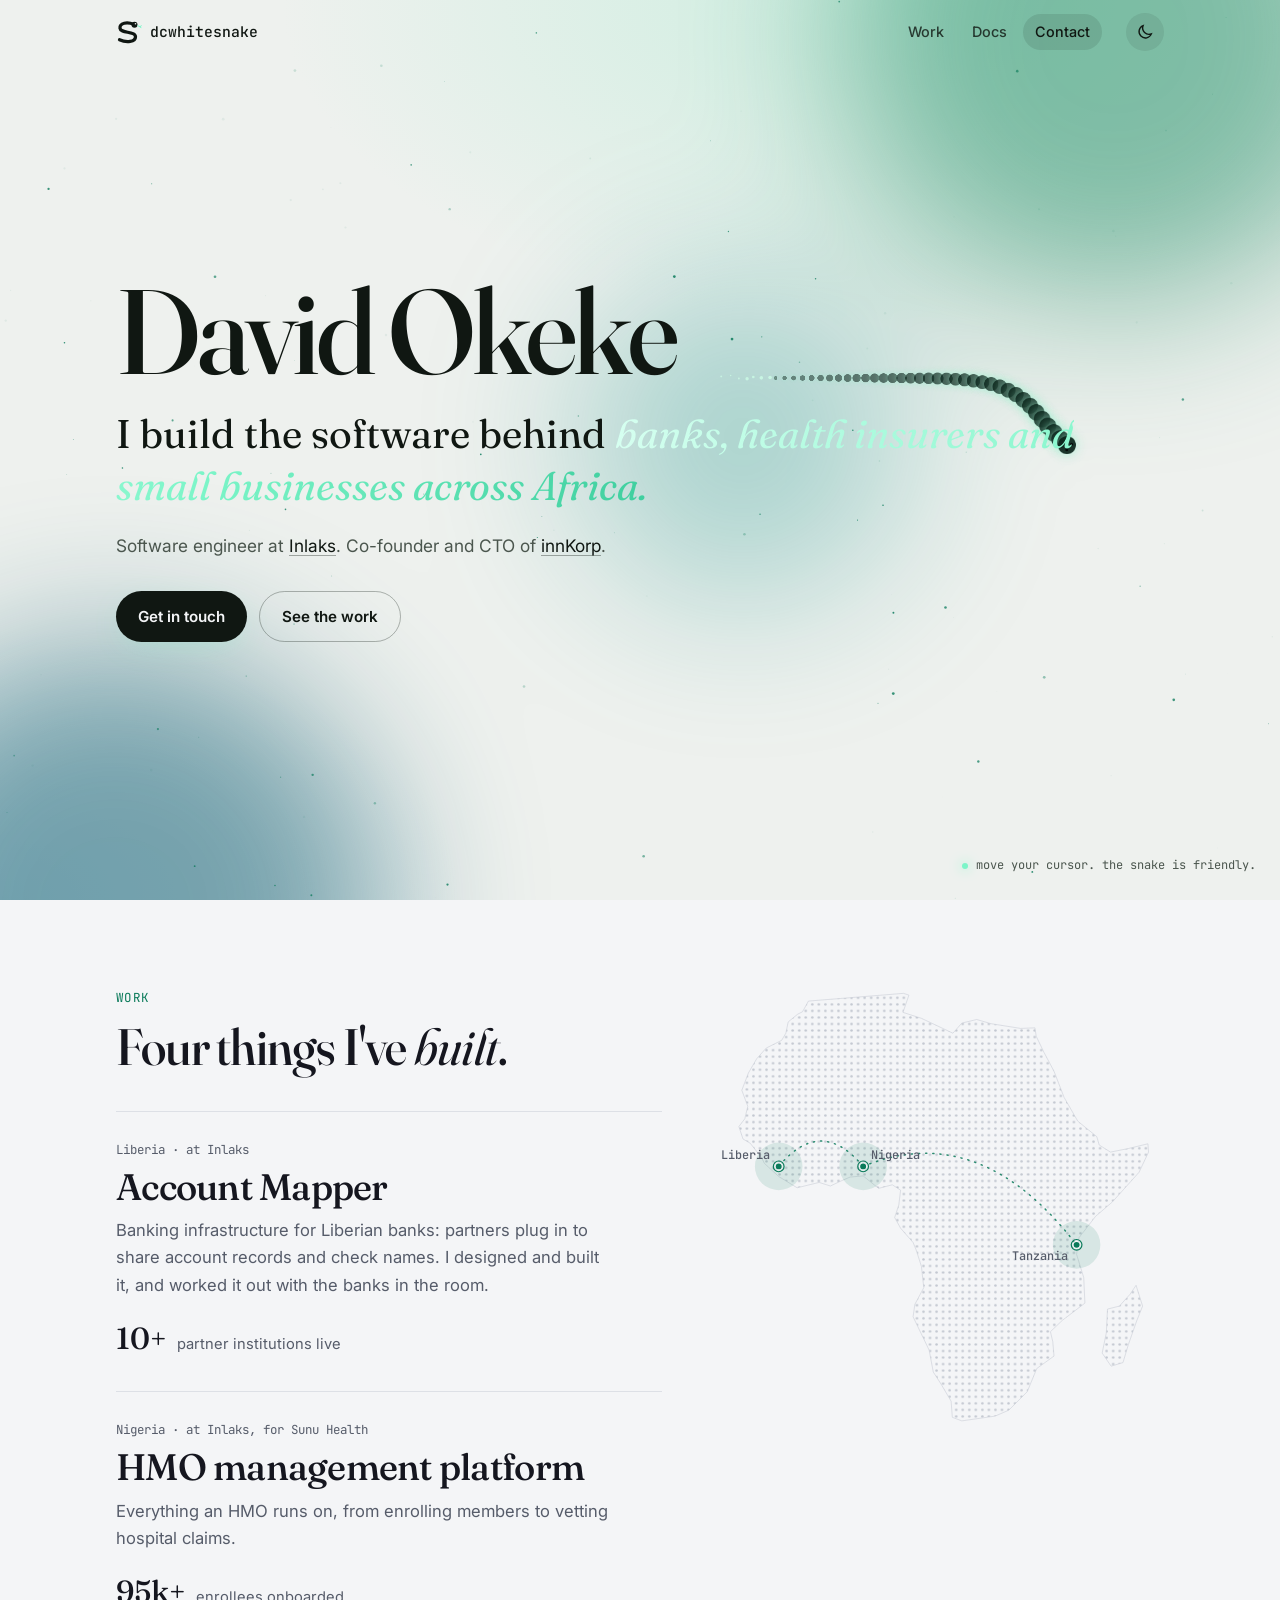
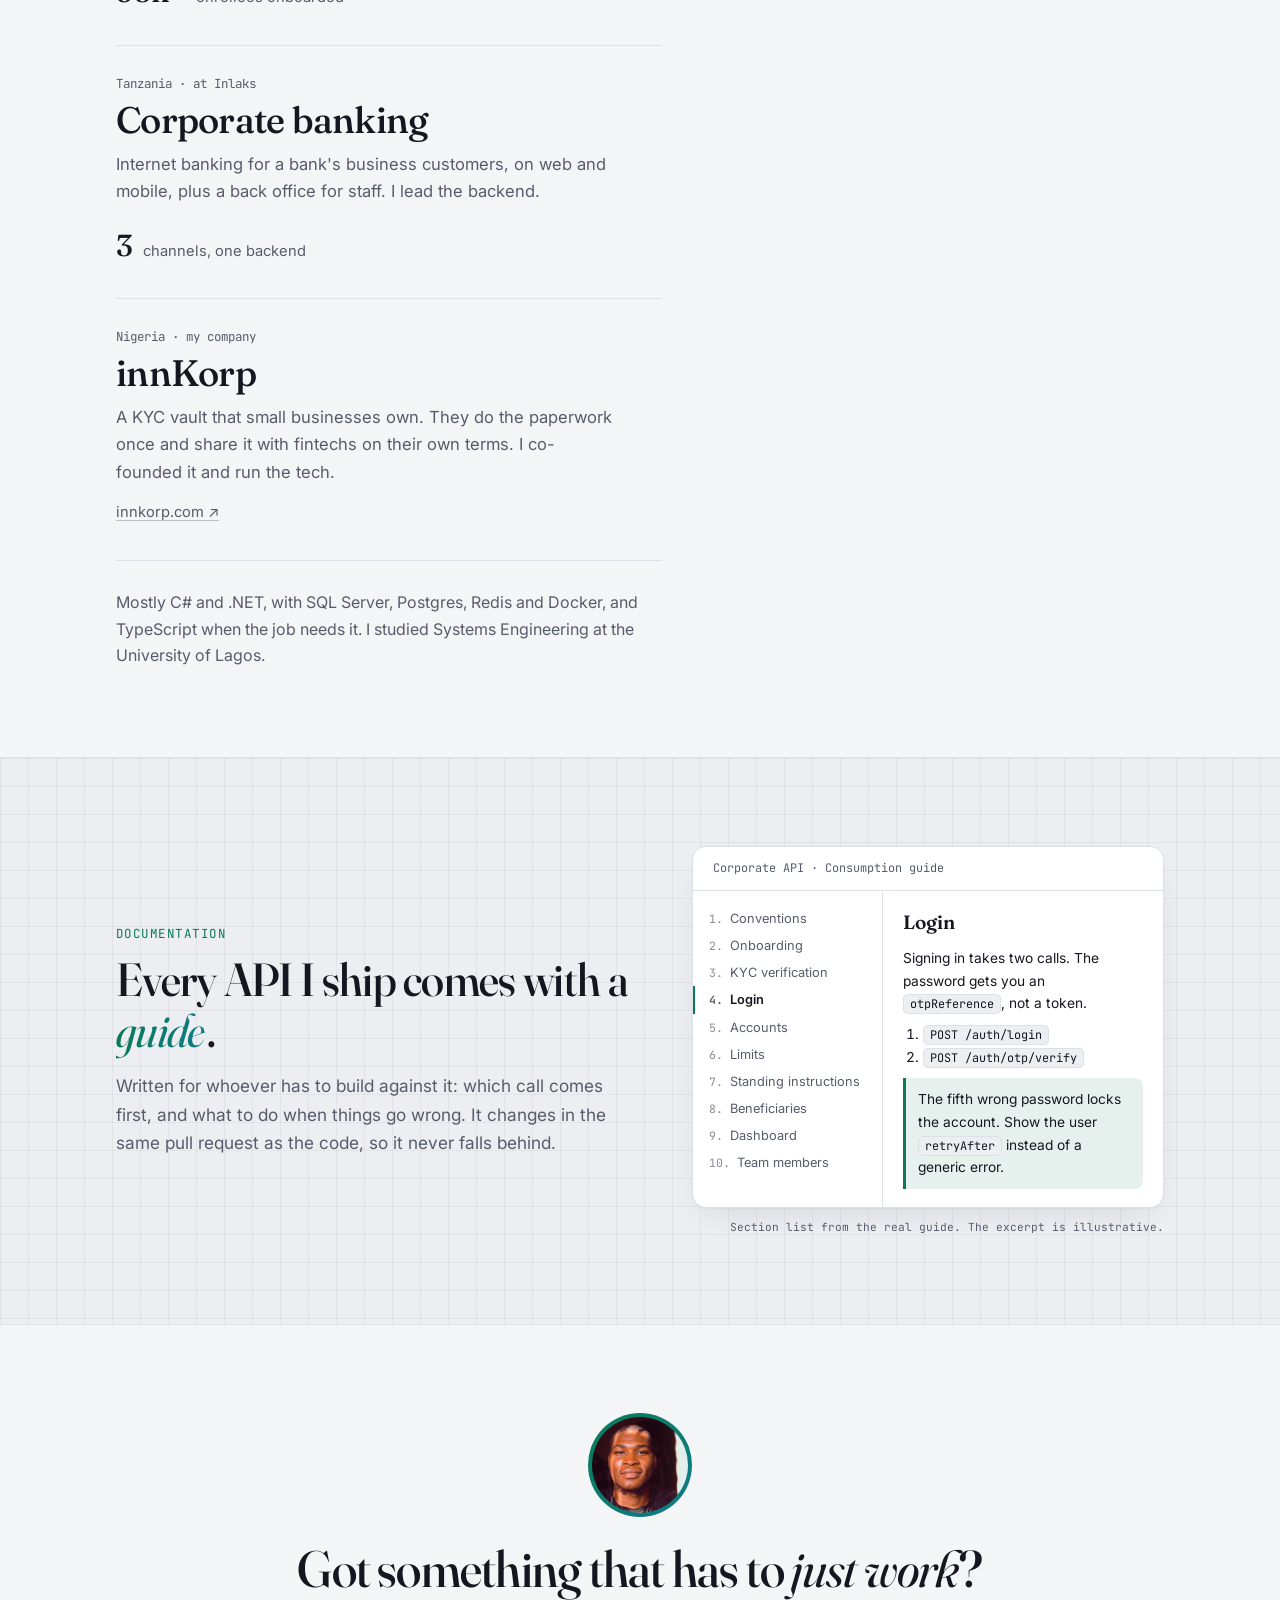
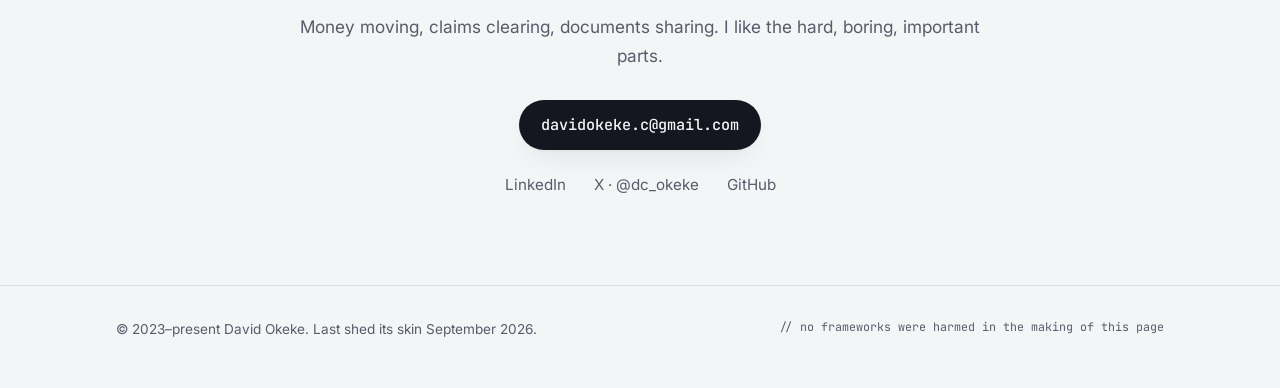
==== commit a01a2bf7: "Make the hero follow the theme and drop the rotating line The hero banner was hardcoded to always lo" ====
--- a/index.html
+++ b/index.html
@@ -69,19 +69,8 @@
 
         <div class="shell hero-inner">
             <h1>David Okeke</h1>
-            <!-- the reel scrolls in place like a departure board; the first line is repeated at the end so the loop is seamless -->
             <p class="hero-line">
-                I build the software behind
-                <span class="sr-only"> 100,000+ HMO enrollees, banking infrastructure for Liberian banks, corporate banking in Tanzania, and Nigerian small businesses.</span>
-                <span class="reel" aria-hidden="true">
-                    <span class="reel-track">
-                        <span>100,000+ HMO enrollees.</span>
-                        <span>banking infrastructure for Liberian banks.</span>
-                        <span>corporate banking in Tanzania.</span>
-                        <span>Nigerian small businesses.</span>
-                        <span>100,000+ HMO enrollees.</span>
-                    </span>
-                </span>
+                I build the software behind <span class="hero-highlight">banks, health insurers and small businesses across Africa.</span>
             </p>
             <p class="hero-sub">
                 Software engineer at <a href="https://www.inlaks.com/">Inlaks</a>.
--- a/css/styles.css
+++ b/css/styles.css
@@ -12,10 +12,16 @@
         --grid-line: rgba(21, 22, 31, 0.05);
         --shadow: 0 1px 2px rgba(21, 22, 31, 0.04), 0 12px 32px -12px rgba(21, 22, 31, 0.12);
 
-        /* the hero is always night-time, whatever the theme */
-        --hero-bg: #050b09;
-        --hero-text: #edf3f0;
-        --hero-muted: #a9b8b1;
+        --hero-bg: #eef1ee;
+        --hero-text: #101712;
+        --hero-muted: #4b564e;
+        --hero-glow-1: #cdeee0;
+        --hero-glow-2: #cfe4ea;
+        --hero-star: #0a7a5a;
+        --hero-snake: #0f2a20;
+        --hero-snake-rgb: 15, 42, 32;
+        --hero-btn-text: #f4f5f7;
+        --hero-btn-bg: #101712;
 
         --display: Fraunces, "Iowan Old Style", Georgia, serif;
         --sans: Inter, system-ui, -apple-system, "Segoe UI", Roboto, sans-serif;
@@ -37,6 +43,17 @@
                 --map-dot: #26352f;
                 --grid-line: rgba(255, 255, 255, 0.035);
                 --shadow: 0 1px 2px rgba(0, 0, 0, 0.3), 0 16px 40px -16px rgba(0, 0, 0, 0.6);
+
+                --hero-bg: #050b09;
+                --hero-text: #edf3f0;
+                --hero-muted: #a9b8b1;
+                --hero-glow-1: #0f3328;
+                --hero-glow-2: #0a2230;
+                --hero-star: #e3f5ec;
+                --hero-snake: #f4f1ea;
+                --hero-snake-rgb: 244, 241, 234;
+                --hero-btn-text: #06110d;
+                --hero-btn-bg: #f4f5f7;
         }
 }
 
@@ -52,6 +69,17 @@
         --map-dot: #26352f;
         --grid-line: rgba(255, 255, 255, 0.035);
         --shadow: 0 1px 2px rgba(0, 0, 0, 0.3), 0 16px 40px -16px rgba(0, 0, 0, 0.6);
+
+        --hero-bg: #050b09;
+        --hero-text: #edf3f0;
+        --hero-muted: #a9b8b1;
+        --hero-glow-1: #0f3328;
+        --hero-glow-2: #0a2230;
+        --hero-star: #e3f5ec;
+        --hero-snake: #f4f1ea;
+        --hero-snake-rgb: 244, 241, 234;
+        --hero-btn-text: #06110d;
+        --hero-btn-bg: #f4f5f7;
 }
 
 /* General */
@@ -291,8 +319,8 @@
         overflow: hidden;
         isolation: isolate;
         background:
-                radial-gradient(ellipse 80% 60% at 70% 0%, #0f3328 0%, transparent 60%),
-                radial-gradient(ellipse 60% 50% at 0% 100%, #0a2230 0%, transparent 60%),
+                radial-gradient(ellipse 80% 60% at 70% 0%, var(--hero-glow-1) 0%, transparent 60%),
+                radial-gradient(ellipse 60% 50% at 0% 100%, var(--hero-glow-2) 0%, transparent 60%),
                 var(--hero-bg);
         color: var(--hero-text);
 }
@@ -384,38 +412,12 @@
         font-weight: 400;
 }
 
-/* a one-line window; the track slides up through it, holding on each line like a departure board */
-.reel {
-        display: block;
-        height: 1.3em;
-        overflow: hidden;
-        user-select: none;
-        -webkit-mask-image: linear-gradient(transparent, #000 14%, #000 86%, transparent);
-        mask-image: linear-gradient(transparent, #000 14%, #000 86%, transparent);
-}
-
-.reel-track {
-        display: block;
-        animation: reel 14s var(--ease) infinite;
-}
-
-.reel-track span {
-        display: block;
-        height: 1.3em;
+.hero-highlight {
         font-style: italic;
-        white-space: nowrap;
         background: linear-gradient(90deg, #d6fff0, #7cf5c8 55%, #3fcf9f);
         -webkit-background-clip: text;
         background-clip: text;
         color: transparent;
-}
-
-@keyframes reel {
-        0%, 21% { transform: translateY(0); }
-        25%, 46% { transform: translateY(-1.3em); }
-        50%, 71% { transform: translateY(-2.6em); }
-        75%, 96% { transform: translateY(-3.9em); }
-        100% { transform: translateY(-5.2em); }
 }
 
 .hero-sub {
@@ -453,8 +455,8 @@
 }
 
 .btn-primary {
-        color: #06110d;
-        background: #f4f5f7;
+        color: var(--hero-btn-text);
+        background: var(--hero-btn-bg);
         box-shadow: 0 8px 30px -10px rgba(124, 245, 200, 0.35);
 }
 
@@ -998,11 +1000,6 @@
                 scroll-padding-top: 108px;
         }
 
-        /* the longest reel line has to fit one phone line; the keyframes are in em, so the steps scale too */
-        .reel {
-                font-size: 0.78em;
-        }
-
         .nav-inner {
                 flex-wrap: wrap;
                 height: auto;
@@ -1100,9 +1097,4 @@
         .pin .pin-ring {
                 opacity: 0;
         }
-
-        /* the reel rests on its first line */
-        .reel-track {
-                animation: none;
-        }
-}
+}
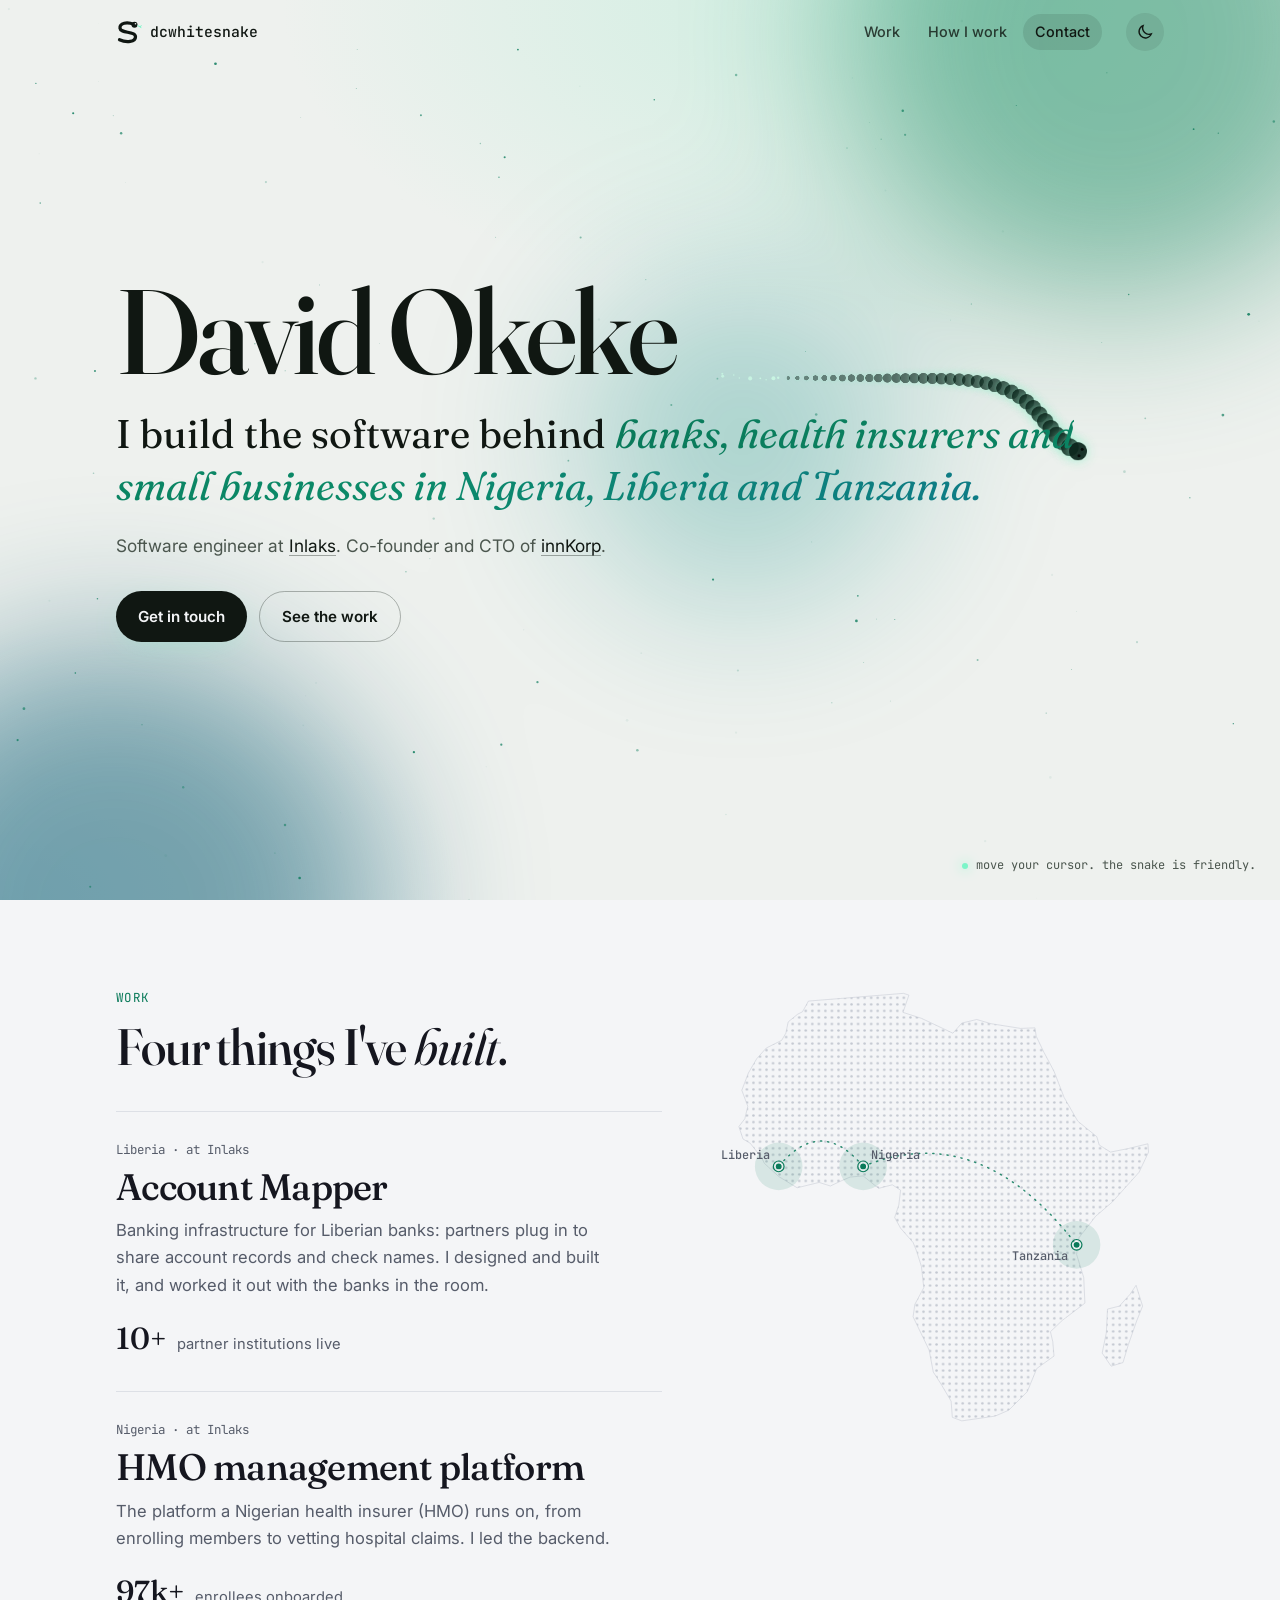
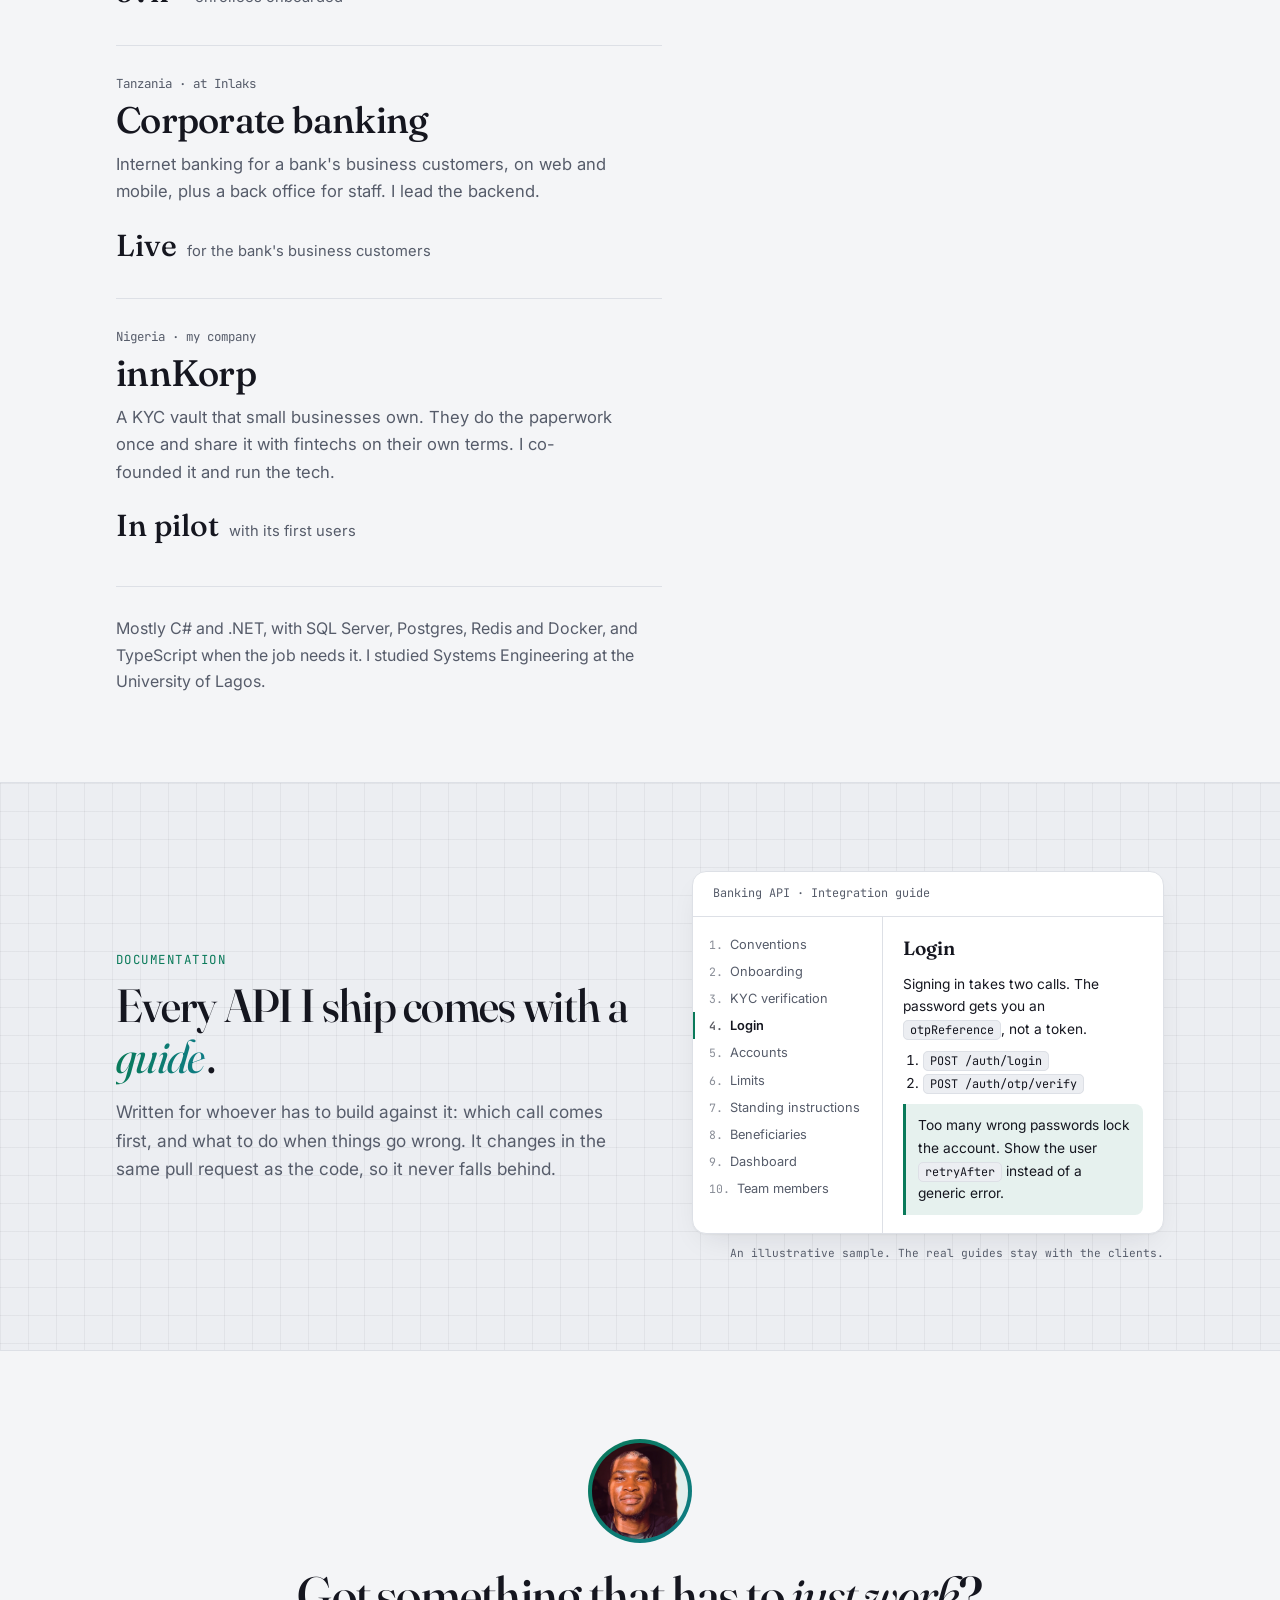
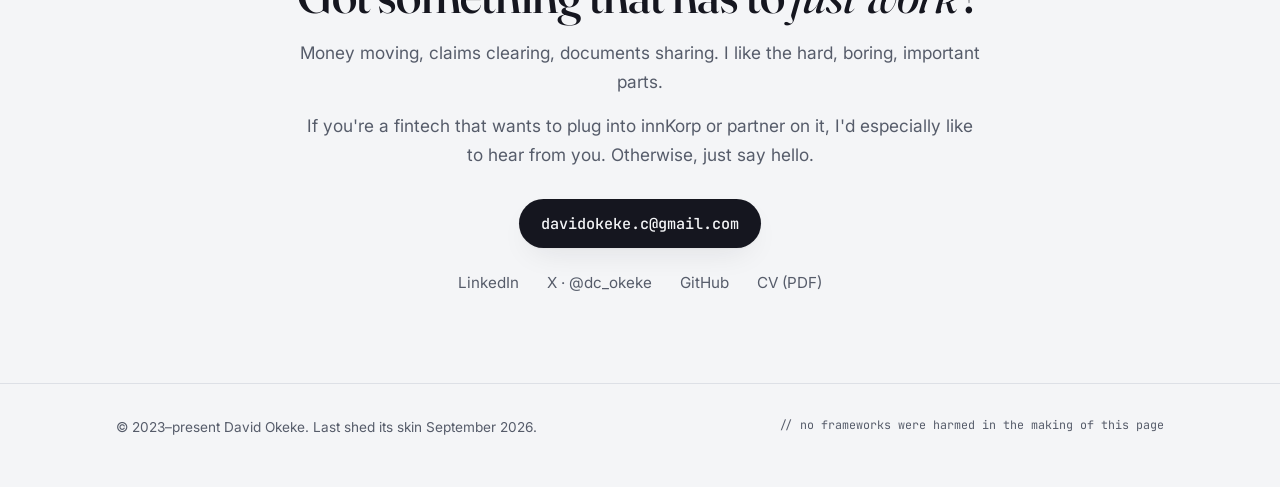
==== commit 403a0d4a: "Tighten the copy and add a CV Name the three countries instead of claiming all of Africa, give every" ====
--- a/index.html
+++ b/index.html
@@ -7,13 +7,13 @@
     <meta charset="utf-8">
     <meta name="viewport" content="width=device-width, initial-scale=1">
     <meta name="author" content="David Okeke">
-    <meta name="description" content="David Okeke is a software engineer at Inlaks and co-founder and CTO of innKorp, building systems for banks, insurers and fintechs in Nigeria, Liberia and Tanzania.">
+    <meta name="description" content="David Okeke is a software engineer at Inlaks and co-founder and CTO of innKorp, building software for banks, health insurers and small businesses in Nigeria, Liberia and Tanzania.">
     <meta name="theme-color" content="#050b09">
     <link rel="canonical" href="https://dcwhitesnake.github.io/">
     <meta property="og:type" content="website">
     <meta property="og:url" content="https://dcwhitesnake.github.io/">
     <meta property="og:title" content="David Okeke · Software engineer & CTO">
-    <meta property="og:description" content="Software for banks, insurers and fintechs in Nigeria, Liberia and Tanzania.">
+    <meta property="og:description" content="Software for banks, health insurers and small businesses in Nigeria, Liberia and Tanzania.">
     <meta property="og:image" content="https://dcwhitesnake.github.io/img/og-card.png">
     <meta property="og:image:width" content="1200">
     <meta property="og:image:height" content="630">
@@ -51,7 +51,7 @@
             <nav aria-label="Primary">
                 <ul>
                     <li><a href="#work">Work</a></li>
-                    <li><a href="#docs">Docs</a></li>
+                    <li><a href="#docs">How I work</a></li>
                     <li><a href="#contact">Contact</a></li>
                 </ul>
             </nav>
@@ -70,7 +70,7 @@
         <div class="shell hero-inner">
             <h1>David Okeke</h1>
             <p class="hero-line">
-                I build the software behind <span class="hero-highlight">banks, health insurers and small businesses across Africa.</span>
+                I build the software behind <span class="hero-highlight">banks, health insurers and small businesses in Nigeria, Liberia and Tanzania.</span>
             </p>
             <p class="hero-sub">
                 Software engineer at <a href="https://www.inlaks.com/">Inlaks</a>.
@@ -102,22 +102,22 @@
                             <p class="build-stat"><strong><span data-count="10">10</span>+</strong> partner institutions live</p>
                         </li>
                         <li class="build reveal" data-pin="ng">
-                            <p class="build-where">Nigeria · at Inlaks, for Sunu Health</p>
+                            <p class="build-where">Nigeria · at Inlaks</p>
                             <h3>HMO management platform</h3>
-                            <p>Everything an HMO runs on, from enrolling members to vetting hospital claims.</p>
+                            <p>The platform a Nigerian health insurer (HMO) runs on, from enrolling members to vetting hospital claims. I led the backend.</p>
                             <p class="build-stat"><strong><span data-count="100">100</span>k+</strong> enrollees onboarded</p>
                         </li>
                         <li class="build reveal" data-pin="tz">
                             <p class="build-where">Tanzania · at Inlaks</p>
                             <h3>Corporate banking</h3>
                             <p>Internet banking for a bank&#39;s business customers, on web and mobile, plus a back office for staff. I lead the backend.</p>
-                            <p class="build-stat"><strong>3</strong> channels, one backend</p>
+                            <p class="build-stat"><strong>Live</strong> for the bank&#39;s business customers</p>
                         </li>
                         <li class="build reveal" data-pin="ng">
                             <p class="build-where">Nigeria · my company</p>
                             <h3><a href="https://innkorp.com">innKorp</a></h3>
                             <p>A KYC vault that small businesses own. They do the paperwork once and share it with fintechs on their own terms. I co-founded it and run the tech.</p>
-                            <p class="build-stat"><a href="https://innkorp.com">innkorp.com ↗</a></p>
+                            <p class="build-stat"><strong>In pilot</strong> with its first users</p>
                         </li>
                     </ol>
                     <p id="stack" class="stack-line reveal">
@@ -180,7 +180,7 @@
 
                 <figure class="docs-mock reveal">
                     <div class="mock guide" aria-hidden="true">
-                        <p class="mock-title">Corporate API · Consumption guide</p>
+                        <p class="mock-title">Banking API · Integration guide</p>
                         <div class="guide-body">
                             <ol class="guide-toc">
                                 <li>Conventions</li>
@@ -201,11 +201,11 @@
                                     <li><code>POST /auth/login</code></li>
                                     <li><code>POST /auth/otp/verify</code></li>
                                 </ol>
-                                <p class="mock-note">The fifth wrong password locks the account. Show the user <code>retryAfter</code> instead of a generic error.</p>
+                                <p class="mock-note">Too many wrong passwords lock the account. Show the user <code>retryAfter</code> instead of a generic error.</p>
                             </div>
                         </div>
                     </div>
-                    <figcaption>Section list from the real guide. The excerpt is illustrative.</figcaption>
+                    <figcaption>An illustrative sample. The real guides stay with the clients.</figcaption>
                 </figure>
             </div>
         </section>
@@ -216,6 +216,7 @@
                 <img class="avatar" src="/img/profilephoto_1.jpg" width="96" height="96" alt="Portrait of David Okeke">
                 <h2>Got something that has to <em>just work</em>?</h2>
                 <p class="section-lead">Money moving, claims clearing, documents sharing. I like the hard, boring, important parts.</p>
+                <p class="section-lead">If you&#39;re a fintech that wants to plug into innKorp or partner on it, I&#39;d especially like to hear from you. Otherwise, just say hello.</p>
                 <div class="hero-cta">
                     <a class="btn btn-primary" href="mailto:davidokeke.c@gmail.com" data-goatcounter-click="contact-email">davidokeke.c@gmail.com</a>
                 </div>
@@ -223,6 +224,7 @@
                     <a href="https://www.linkedin.com/in/david-okeke-chihurumnanya/" data-goatcounter-click="contact-linkedin">LinkedIn</a>
                     <a href="https://x.com/dc_okeke" data-goatcounter-click="contact-x">X · @dc_okeke</a>
                     <a data-goatcounter-click="contact-github" href="https://github.com/DCWhiteSnake">GitHub</a>
+                    <a href="/David_Okeke_CV.pdf" data-goatcounter-click="contact-cv">CV (PDF)</a>
                 </p>
             </div>
         </section>
--- a/css/styles.css
+++ b/css/styles.css
@@ -22,6 +22,7 @@
         --hero-snake-rgb: 15, 42, 32;
         --hero-btn-text: #f4f5f7;
         --hero-btn-bg: #101712;
+        --hero-highlight: linear-gradient(90deg, #0a7a5a, #0b8a68 55%, #0e7c86);
 
         --display: Fraunces, "Iowan Old Style", Georgia, serif;
         --sans: Inter, system-ui, -apple-system, "Segoe UI", Roboto, sans-serif;
@@ -54,6 +55,7 @@
                 --hero-snake-rgb: 244, 241, 234;
                 --hero-btn-text: #06110d;
                 --hero-btn-bg: #f4f5f7;
+                --hero-highlight: linear-gradient(90deg, #d6fff0, #7cf5c8 55%, #3fcf9f);
         }
 }
 
@@ -80,6 +82,7 @@
         --hero-snake-rgb: 244, 241, 234;
         --hero-btn-text: #06110d;
         --hero-btn-bg: #f4f5f7;
+        --hero-highlight: linear-gradient(90deg, #d6fff0, #7cf5c8 55%, #3fcf9f);
 }
 
 /* General */
@@ -414,7 +417,7 @@
 
 .hero-highlight {
         font-style: italic;
-        background: linear-gradient(90deg, #d6fff0, #7cf5c8 55%, #3fcf9f);
+        background: var(--hero-highlight);
         -webkit-background-clip: text;
         background-clip: text;
         color: transparent;
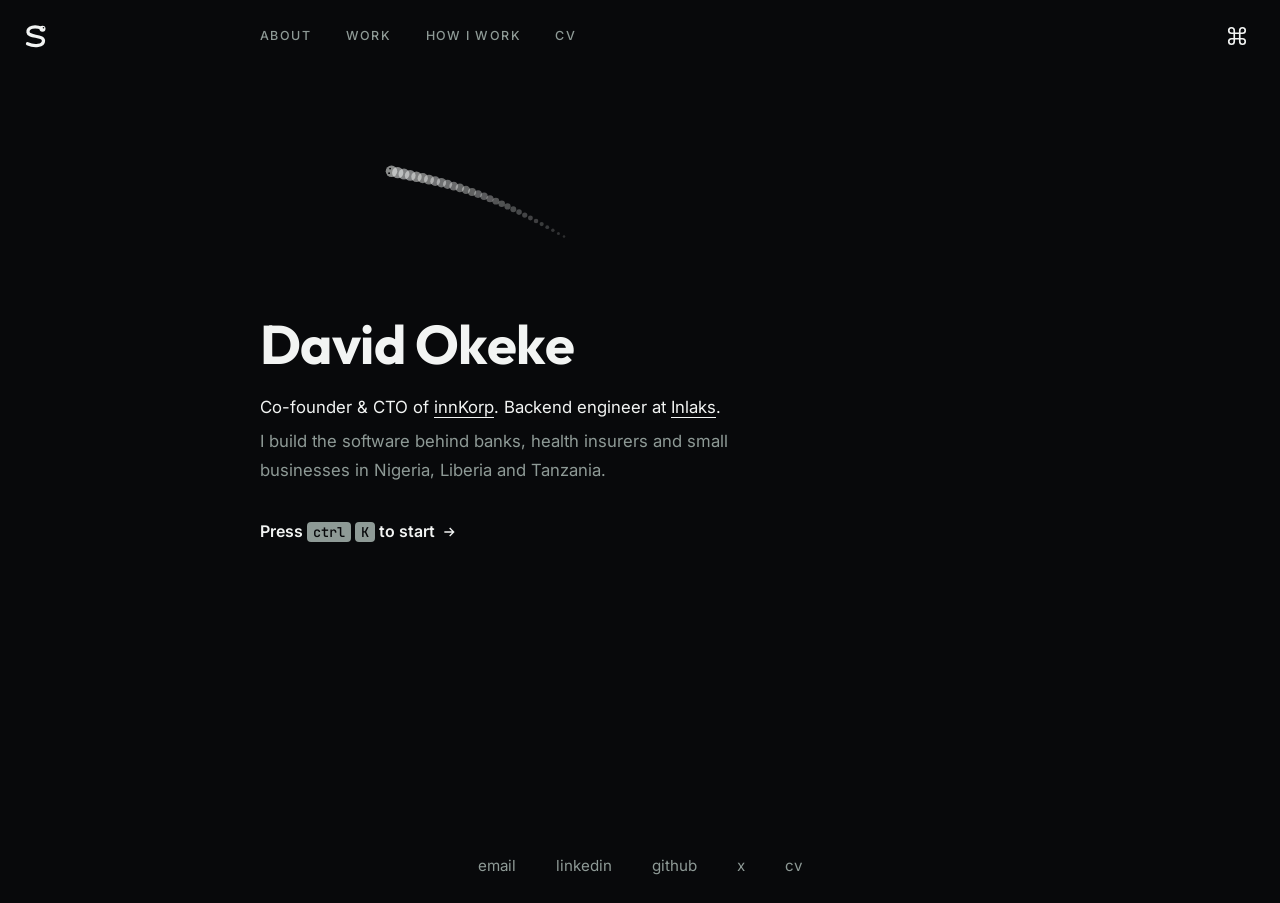
==== commit 90bf16e8: "Lead with innKorp on the home and about pages Put the company first and the Inlaks role second in th" ====
--- a/index.html
+++ b/index.html
@@ -2,17 +2,16 @@
 <html lang="en">
 
 <head>
-    <!-- hello, fellow view-source enthusiast. the backend is where the magic happens; this is just the lobby.
-         psst: type "snake" anywhere on the page. -->
+    <!-- hello, fellow view-source enthusiast. psst: type "snake" anywhere on the page. -->
     <meta charset="utf-8">
     <meta name="viewport" content="width=device-width, initial-scale=1">
     <meta name="author" content="David Okeke">
-    <meta name="description" content="David Okeke is a software engineer at Inlaks and co-founder and CTO of innKorp, building software for banks, health insurers and small businesses in Nigeria, Liberia and Tanzania.">
-    <meta name="theme-color" content="#050b09">
+    <meta name="description" content="David Okeke is the co-founder and CTO of innKorp and a backend engineer at Inlaks, building software for banks, health insurers and small businesses in Nigeria, Liberia and Tanzania.">
+    <meta name="theme-color" content="#08090b">
     <link rel="canonical" href="https://dcwhitesnake.github.io/">
     <meta property="og:type" content="website">
     <meta property="og:url" content="https://dcwhitesnake.github.io/">
-    <meta property="og:title" content="David Okeke · Software engineer & CTO">
+    <meta property="og:title" content="David Okeke · Co-founder & CTO of innKorp">
     <meta property="og:description" content="Software for banks, health insurers and small businesses in Nigeria, Liberia and Tanzania.">
     <meta property="og:image" content="https://dcwhitesnake.github.io/img/og-card.png">
     <meta property="og:image:width" content="1200">
@@ -22,219 +21,58 @@
     <link rel="icon" href="/favicon.svg" type="image/svg+xml">
     <link rel="apple-touch-icon" sizes="180x180" href="/apple-touch-icon.png">
     <link rel="icon" type="image/png" sizes="32x32" href="/favicon-32x32.png">
-    <link rel="icon" type="image/png" sizes="16x16" href="/favicon-16x16.png">
     <link rel="manifest" href="/site.webmanifest">
     <link rel="preconnect" href="https://fonts.googleapis.com">
     <link rel="preconnect" href="https://fonts.gstatic.com" crossorigin>
-    <link rel="stylesheet" href="https://fonts.googleapis.com/css2?family=Fraunces:ital,opsz,wght@0,9..144,400;0,9..144,500;0,9..144,600;1,9..144,400&family=Inter:wght@400;500;600&family=JetBrains+Mono:wght@400;500&display=swap">
-    <link rel="stylesheet" href="css/styles.css">
-    <script>
-        // set the theme before first paint so nothing flashes
-        try { var t = localStorage.getItem("theme"); if (t) document.documentElement.dataset.theme = t; } catch (e) {}
-        document.documentElement.classList.add("js");
-    </script>
-    <script src="js/main.js" defer></script>
-    <!-- visit counts: GoatCounter, cookie-free; it skips localhost on its own, so local previews aren't counted -->
+    <link rel="stylesheet" href="https://fonts.googleapis.com/css2?family=Outfit:wght@500;600;700&family=Inter:wght@400;500;600&family=JetBrains+Mono:wght@400;500&display=swap">
+    <link rel="stylesheet" href="/css/styles.css">
+    <script src="/js/main.js" defer></script>
     <script data-goatcounter="https://davidokeke.goatcounter.com/count" async src="https://gc.zgo.at/count.js"></script>
-    <title>David Okeke · Software engineer & CTO</title>
+    <title>David Okeke · Co-founder & CTO of innKorp</title>
 </head>
 
 <body>
-    <a class="skip" href="#work">Skip to content</a>
+    <a class="skip" href="#main">Skip to content</a>
 
-    <header class="nav">
-        <div class="shell nav-inner">
-            <a class="brand" href="#top" aria-label="Back to top">
-                <svg class="brand-mark" viewBox="8 6 52 52" aria-hidden="true"><path d="M44 17C30 11 15 14 16 24.5C17 35 47 30 47 41.5C47 52 29 54 15 47.5" fill="none" stroke="currentColor" stroke-width="6.5" stroke-linecap="round"/><circle cx="45" cy="17.5" r="6" fill="currentColor"/><circle class="brand-eye" cx="47" cy="15.6" r="1.6"/><path d="M51.5 19.5L56 21.2M56 21.2L58.6 19.6M56 21.2L58 23.6" stroke="#7cf5c8" stroke-width="2" stroke-linecap="round" fill="none"/></svg>
-                <span>dcwhitesnake</span>
-            </a>
-            <nav aria-label="Primary">
-                <ul>
-                    <li><a href="#work">Work</a></li>
-                    <li><a href="#docs">How I work</a></li>
-                    <li><a href="#contact">Contact</a></li>
-                </ul>
-            </nav>
-            <button class="theme-toggle" type="button" aria-label="Switch to dark theme">
-                <svg class="i-sun" viewBox="0 0 24 24" aria-hidden="true"><circle cx="12" cy="12" r="4.5"/><path d="M12 1.5v3M12 19.5v3M1.5 12h3M19.5 12h3M4.6 4.6l2.1 2.1M17.3 17.3l2.1 2.1M4.6 19.4l2.1-2.1M17.3 6.7l2.1-2.1"/></svg>
-                <svg class="i-moon" viewBox="0 0 24 24" aria-hidden="true"><path d="M20.5 14.5A8.5 8.5 0 0 1 9.5 3.5a8.5 8.5 0 1 0 11 11Z"/></svg>
-            </button>
-        </div>
+    <header class="header">
+        <a class="brand" href="/" aria-label="Home">
+            <svg viewBox="8 6 52 52" aria-hidden="true"><path d="M44 17C30 11 15 14 16 24.5C17 35 47 30 47 41.5C47 52 29 54 15 47.5" fill="none" stroke="currentColor" stroke-width="6.5" stroke-linecap="round"/><circle cx="45" cy="17.5" r="6" fill="currentColor"/><circle class="brand-eye" cx="47" cy="15.6" r="1.6"/></svg>
+        </a>
+        <nav class="nav" aria-label="Primary">
+            <ul>
+                <li><a href="/about/">About</a></li>
+                <li><a href="/work/">Work</a></li>
+                <li><a href="/how-i-work/">How I work</a></li>
+                <li><a href="/David_Okeke_CV.pdf" data-goatcounter-click="nav-cv">CV</a></li>
+            </ul>
+        </nav>
+        <button class="cmd-button" type="button" aria-label="Open command menu" data-palette-open>
+            <svg viewBox="0 0 24 24" aria-hidden="true"><path d="M9 6a3 3 0 1 0-3 3h12a3 3 0 1 0-3-3v12a3 3 0 1 0 3-3H6a3 3 0 1 0 3 3Z"/></svg>
+        </button>
     </header>
 
-    <!-- the hero: a starfield, a white snake, and one sentence that has to do all the work -->
-    <section id="top" class="hero">
-        <canvas class="hero-canvas" aria-hidden="true"></canvas>
-        <div class="aurora" aria-hidden="true"><span></span><span></span><span></span></div>
-
-        <div class="shell hero-inner">
+    <main id="main">
+        <section class="home">
             <h1>David Okeke</h1>
-            <p class="hero-line">
-                I build the software behind <span class="hero-highlight">banks, health insurers and small businesses in Nigeria, Liberia and Tanzania.</span>
-            </p>
-            <p class="hero-sub">
-                Software engineer at <a href="https://www.inlaks.com/">Inlaks</a>.
-                Co-founder and CTO of <a href="https://innkorp.com">innKorp</a>.
-            </p>
-            <div class="hero-cta">
-                <a class="btn btn-primary" href="#contact">Get in touch</a>
-                <a class="btn btn-ghost" href="#work">See the work</a>
-            </div>
-        </div>
-
-        <p class="hint" aria-hidden="true"><span class="hint-dot"></span> move your cursor. the snake is friendly.</p>
-    </section>
-
-    <main>
-        <!-- the work: four short entries, and a map that follows along -->
-        <section id="work" class="section">
-            <div class="shell work-grid">
-                <div>
-                    <header class="section-head reveal">
-                        <p class="eyebrow">work</p>
-                        <h2>Four things I&#39;ve <em>built</em>.</h2>
-                    </header>
-                    <ol class="builds">
-                        <li class="build reveal" data-pin="lr">
-                            <p class="build-where">Liberia · at Inlaks</p>
-                            <h3>Account Mapper</h3>
-                            <p>Banking infrastructure for Liberian banks: partners plug in to share account records and check names. I designed and built it, and worked it out with the banks in the room.</p>
-                            <p class="build-stat"><strong><span data-count="10">10</span>+</strong> partner institutions live</p>
-                        </li>
-                        <li class="build reveal" data-pin="ng">
-                            <p class="build-where">Nigeria · at Inlaks</p>
-                            <h3>HMO management platform</h3>
-                            <p>The platform a Nigerian health insurer (HMO) runs on, from enrolling members to vetting hospital claims. I led the backend.</p>
-                            <p class="build-stat"><strong><span data-count="100">100</span>k+</strong> enrollees onboarded</p>
-                        </li>
-                        <li class="build reveal" data-pin="tz">
-                            <p class="build-where">Tanzania · at Inlaks</p>
-                            <h3>Corporate banking</h3>
-                            <p>Internet banking for a bank&#39;s business customers, on web and mobile, plus a back office for staff. I lead the backend.</p>
-                            <p class="build-stat"><strong>Live</strong> for the bank&#39;s business customers</p>
-                        </li>
-                        <li class="build reveal" data-pin="ng">
-                            <p class="build-where">Nigeria · my company</p>
-                            <h3><a href="https://innkorp.com">innKorp</a></h3>
-                            <p>A KYC vault that small businesses own. They do the paperwork once and share it with fintechs on their own terms. I co-founded it and run the tech.</p>
-                            <p class="build-stat"><strong>In pilot</strong> with its first users</p>
-                        </li>
-                    </ol>
-                    <p id="stack" class="stack-line reveal">
-                        Mostly C# and .NET, with SQL Server, Postgres, Redis and Docker, and TypeScript when the job needs it.
-                        I studied Systems Engineering at the University of Lagos.
-                    </p>
-                </div>
-
-                <figure class="map">
-                    <svg viewBox="0 0 740 740" role="img" aria-labelledby="map-title">
-                        <title id="map-title">Map of Africa with Nigeria, Liberia and Tanzania highlighted</title>
-                        <defs>
-                            <pattern id="dots" width="11" height="11" patternUnits="userSpaceOnUse">
-                                <circle cx="5.5" cy="5.5" r="2.1" class="dot"/>
-                            </pattern>
-                        </defs>
-                        <g class="land">
-                            <path d="M142 22L302 9L311 12L301 41L332 51L385 76L400 59L425 53L449 60L499 68L523 67L525 81L538 108L555 140L572 184L595 224L627 250L631 264L650 276L680 270L713 262L714 276L698 310L653 360L625 384L597 420L593 448L605 487L607 530L569 559L549 578L553 595L555 619L526 640L510 679L479 710L456 720L400 728L384 722L382 695L365 666L352 646L345 609L318 553L321 532L336 504L332 468L323 440L318 428L297 404L287 386L294 365L297 340L283 331L260 337L234 316L212 318L198 324L179 333L160 327L123 336L92 317L68 295L63 285L44 261L32 254L25 233L35 220L40 199L30 172L41 143L55 119L71 101L97 88L104 76L108 57L124 44L132 40Z"/>
-                            <path d="M693 500L704 535L694 560L680 600L671 630L651 636L636 614L643 580L645 540L665 535L683 515Z"/>
-                        </g>
-                        <g class="arcs">
-                            <path class="arc" d="M234 300 Q163 215 92 300"/>
-                            <path class="arc" d="M234 300 Q430 220 593 432"/>
-                        </g>
-                        <!-- pins are decoration; the list beside them says the same thing in words -->
-                        <g class="pin" data-pin="ng" transform="translate(234 300)">
-                            <circle r="40" class="pin-glow"/>
-                            <circle r="9" class="pin-ring"/>
-                            <circle r="6" class="pin-core"/>
-                            <text x="14" y="-12">Nigeria</text>
-                        </g>
-                        <g class="pin" data-pin="lr" transform="translate(92 300)">
-                            <circle r="40" class="pin-glow"/>
-                            <circle r="9" class="pin-ring"/>
-                            <circle r="6" class="pin-core"/>
-                            <text x="-14" y="-12" text-anchor="end">Liberia</text>
-                        </g>
-                        <g class="pin" data-pin="tz" transform="translate(593 432)">
-                            <circle r="40" class="pin-glow"/>
-                            <circle r="9" class="pin-ring"/>
-                            <circle r="6" class="pin-core"/>
-                            <text x="-14" y="26" text-anchor="end">Tanzania</text>
-                        </g>
-                    </svg>
-                </figure>
-            </div>
+            <p class="home-role">Co-founder &amp; CTO of <a href="https://innkorp.com">innKorp</a>. Backend engineer at <a href="https://www.inlaks.com/">Inlaks</a>.</p>
+            <p class="home-line">I build the software behind banks, health insurers and small businesses in Nigeria, Liberia and Tanzania.</p>
+            <button class="start" type="button" data-palette-open>
+                <span class="keys">Press <kbd data-mod>ctrl</kbd> <kbd>K</kbd> to start</span>
+                <span class="touch">Tap to start</span>
+                <svg viewBox="0 0 24 24" aria-hidden="true"><path d="M5 12h14M13 6l6 6-6 6"/></svg>
+            </button>
         </section>
-
-        <!-- docs: the part most engineers skip -->
-        <section id="docs" class="section section-docs">
-            <div class="shell docs-grid">
-                <div class="reveal">
-                    <p class="eyebrow">documentation</p>
-                    <h2>Every API I ship comes with a <em>guide</em>.</h2>
-                    <p class="section-lead">
-                        Written for whoever has to build against it: which call comes first, and what to do when
-                        things go wrong. It changes in the same pull request as the code, so it never falls behind.
-                    </p>
-                </div>
-
-                <figure class="docs-mock reveal">
-                    <div class="mock guide" aria-hidden="true">
-                        <p class="mock-title">Banking API · Integration guide</p>
-                        <div class="guide-body">
-                            <ol class="guide-toc">
-                                <li>Conventions</li>
-                                <li>Onboarding</li>
-                                <li>KYC verification</li>
-                                <li class="is-here">Login</li>
-                                <li>Accounts</li>
-                                <li>Limits</li>
-                                <li>Standing instructions</li>
-                                <li>Beneficiaries</li>
-                                <li>Dashboard</li>
-                                <li>Team members</li>
-                            </ol>
-                            <div class="guide-page">
-                                <p class="mock-h">Login</p>
-                                <p>Signing in takes two calls. The password gets you an <code>otpReference</code>, not a token.</p>
-                                <ol>
-                                    <li><code>POST /auth/login</code></li>
-                                    <li><code>POST /auth/otp/verify</code></li>
-                                </ol>
-                                <p class="mock-note">Too many wrong passwords lock the account. Show the user <code>retryAfter</code> instead of a generic error.</p>
-                            </div>
-                        </div>
-                    </div>
-                    <figcaption>An illustrative sample. The real guides stay with the clients.</figcaption>
-                </figure>
-            </div>
-        </section>
-
-        <!-- the ask -->
-        <section id="contact" class="section contact">
-            <div class="shell reveal">
-                <img class="avatar" src="/img/profilephoto_1.jpg" width="96" height="96" alt="Portrait of David Okeke">
-                <h2>Got something that has to <em>just work</em>?</h2>
-                <p class="section-lead">Money moving, claims clearing, documents sharing. I like the hard, boring, important parts.</p>
-                <p class="section-lead">If you&#39;re a fintech that wants to plug into innKorp or partner on it, I&#39;d especially like to hear from you. Otherwise, just say hello.</p>
-                <div class="hero-cta">
-                    <a class="btn btn-primary" href="mailto:davidokeke.c@gmail.com" data-goatcounter-click="contact-email">davidokeke.c@gmail.com</a>
-                </div>
-                <p class="socials">
-                    <a href="https://www.linkedin.com/in/david-okeke-chihurumnanya/" data-goatcounter-click="contact-linkedin">LinkedIn</a>
-                    <a href="https://x.com/dc_okeke" data-goatcounter-click="contact-x">X · @dc_okeke</a>
-                    <a data-goatcounter-click="contact-github" href="https://github.com/DCWhiteSnake">GitHub</a>
-                    <a href="/David_Okeke_CV.pdf" data-goatcounter-click="contact-cv">CV (PDF)</a>
-                </p>
-            </div>
-        </section>
+        <canvas class="snake" aria-hidden="true"></canvas>
     </main>
 
     <footer class="footer">
-        <div class="shell footer-inner">
-            <p>© 2023–present David Okeke. Last shed its skin September 2026.</p>
-            <p class="mono">// no frameworks were harmed in the making of this page</p>
-        </div>
+        <ul>
+            <li><a href="mailto:davidokeke.c@gmail.com" data-goatcounter-click="contact-email">email</a></li>
+            <li><a href="https://www.linkedin.com/in/david-okeke-chihurumnanya/" data-goatcounter-click="contact-linkedin">linkedin</a></li>
+            <li><a href="https://github.com/DCWhiteSnake" data-goatcounter-click="contact-github">github</a></li>
+            <li><a href="https://x.com/dc_okeke" data-goatcounter-click="contact-x">x</a></li>
+            <li><a href="/David_Okeke_CV.pdf" data-goatcounter-click="contact-cv">cv</a></li>
+        </ul>
     </footer>
 
     <div class="toast" role="status" aria-live="polite"></div>
--- a/css/styles.css
+++ b/css/styles.css
@@ -1,91 +1,23 @@
-/* tokens: change a colour here, change it everywhere */
 :root {
-        --bg: #f4f5f7;
-        --surface: #ffffff;
-        --surface-2: #eceef2;
-        --text: #15161f;
-        --muted: #565c6a;
-        --border: #dde0e6;
-        --accent: #0a7a5a;
-        --accent-2: #0e7c86;
-        --map-dot: #c2c7d0;
-        --grid-line: rgba(21, 22, 31, 0.05);
-        --shadow: 0 1px 2px rgba(21, 22, 31, 0.04), 0 12px 32px -12px rgba(21, 22, 31, 0.12);
-
-        --hero-bg: #eef1ee;
-        --hero-text: #101712;
-        --hero-muted: #4b564e;
-        --hero-glow-1: #cdeee0;
-        --hero-glow-2: #cfe4ea;
-        --hero-star: #0a7a5a;
-        --hero-snake: #0f2a20;
-        --hero-snake-rgb: 15, 42, 32;
-        --hero-btn-text: #f4f5f7;
-        --hero-btn-bg: #101712;
-        --hero-highlight: linear-gradient(90deg, #0a7a5a, #0b8a68 55%, #0e7c86);
-
-        --display: Fraunces, "Iowan Old Style", Georgia, serif;
+        color-scheme: dark;
+        --bg: #08090b;
+        --surface: #111317;
+        --surface-2: #181b20;
+        --text: #f2f4f3;
+        --muted: #8e9a96;
+        --faint: #5d6763;
+        --border: #23282b;
+        --accent: #4fd1a5;
+        --accent-2: #7cf5c8;
+        --map-dot: #262d2b;
+        --gradient: linear-gradient(90deg, #7cf5c8, #4fd1a5 55%, #2bb89a);
+
+        --display: Outfit, Inter, system-ui, sans-serif;
         --sans: Inter, system-ui, -apple-system, "Segoe UI", Roboto, sans-serif;
         --mono: "JetBrains Mono", ui-monospace, Consolas, monospace;
         --ease: cubic-bezier(0.2, 0.7, 0.2, 1);
 }
 
-/* dark mode, for the 2 a.m. deploys */
-@media (prefers-color-scheme: dark) {
-        :root:not([data-theme="light"]) {
-                --bg: #0a0f0d;
-                --surface: #111815;
-                --surface-2: #16201c;
-                --text: #e7eeea;
-                --muted: #97a69f;
-                --border: #23302b;
-                --accent: #4fd1a5;
-                --accent-2: #7cf5c8;
-                --map-dot: #26352f;
-                --grid-line: rgba(255, 255, 255, 0.035);
-                --shadow: 0 1px 2px rgba(0, 0, 0, 0.3), 0 16px 40px -16px rgba(0, 0, 0, 0.6);
-
-                --hero-bg: #050b09;
-                --hero-text: #edf3f0;
-                --hero-muted: #a9b8b1;
-                --hero-glow-1: #0f3328;
-                --hero-glow-2: #0a2230;
-                --hero-star: #e3f5ec;
-                --hero-snake: #f4f1ea;
-                --hero-snake-rgb: 244, 241, 234;
-                --hero-btn-text: #06110d;
-                --hero-btn-bg: #f4f5f7;
-                --hero-highlight: linear-gradient(90deg, #d6fff0, #7cf5c8 55%, #3fcf9f);
-        }
-}
-
-:root[data-theme="dark"] {
-        --bg: #0a0f0d;
-        --surface: #111815;
-        --surface-2: #16201c;
-        --text: #e7eeea;
-        --muted: #97a69f;
-        --border: #23302b;
-        --accent: #4fd1a5;
-        --accent-2: #7cf5c8;
-        --map-dot: #26352f;
-        --grid-line: rgba(255, 255, 255, 0.035);
-        --shadow: 0 1px 2px rgba(0, 0, 0, 0.3), 0 16px 40px -16px rgba(0, 0, 0, 0.6);
-
-        --hero-bg: #050b09;
-        --hero-text: #edf3f0;
-        --hero-muted: #a9b8b1;
-        --hero-glow-1: #0f3328;
-        --hero-glow-2: #0a2230;
-        --hero-star: #e3f5ec;
-        --hero-snake: #f4f1ea;
-        --hero-snake-rgb: 244, 241, 234;
-        --hero-btn-text: #06110d;
-        --hero-btn-bg: #f4f5f7;
-        --hero-highlight: linear-gradient(90deg, #d6fff0, #7cf5c8 55%, #3fcf9f);
-}
-
-/* General */
 *,
 *::before,
 *::after {
@@ -93,72 +25,43 @@
 }
 
 html {
-        scroll-behavior: smooth;
-        scroll-padding-top: 80px;
+        -webkit-text-size-adjust: 100%;
 }
 
 body {
+        display: flex;
+        flex-direction: column;
+        min-height: 100vh;
+        min-height: 100svh;
         margin: 0;
         overflow-x: clip;
         background: var(--bg);
         color: var(--text);
         font-family: var(--sans);
         font-size: 16px;
-        line-height: 1.65;
+        line-height: 1.7;
         -webkit-font-smoothing: antialiased;
-        transition: background-color 0.4s, color 0.4s;
 }
 
 a {
         color: inherit;
-        text-decoration-color: color-mix(in srgb, currentColor 35%, transparent);
-        text-underline-offset: 3px;
-}
-
-a:hover {
-        text-decoration-color: currentColor;
-}
-
-code,
-.mono {
-        font-family: var(--mono);
-        font-size: 0.86em;
-}
-
-code {
-        padding: 1px 6px;
-        background: var(--surface-2);
-        border: 1px solid var(--border);
-        border-radius: 5px;
-}
-
-::selection {
-        background: color-mix(in srgb, var(--accent) 30%, transparent);
-}
-
-:focus-visible {
+}
+
+a:focus-visible,
+button:focus-visible {
         outline: 2px solid var(--accent);
         outline-offset: 3px;
         border-radius: 4px;
 }
 
-.sr-only {
-        position: absolute;
-        width: 1px;
-        height: 1px;
-        margin: -1px;
-        padding: 0;
-        overflow: hidden;
-        clip: rect(0 0 0 0);
-        white-space: nowrap;
-        border: 0;
-}
-
-.shell {
-        width: 100%;
-        max-width: 1080px;
-        margin: 0 auto;
-        padding: 0 16px;
+img {
+        max-width: 100%;
+        display: block;
+}
+
+code {
+        font-family: var(--mono);
+        font-size: 0.85em;
 }
 
 .skip {
@@ -169,411 +72,377 @@
         padding: 8px 14px;
         background: var(--surface);
         border-radius: 8px;
-        transition: top 0.2s;
 }
 
 .skip:focus {
         top: 12px;
 }
 
-/* Nav: see-through over the night sky, frosted once you scroll */
-.nav {
-        position: fixed;
-        inset: 0 0 auto;
-        z-index: 50;
-        color: var(--hero-text);
-        transition: background-color 0.3s, color 0.3s, border-color 0.3s;
-        border-bottom: 1px solid transparent;
-}
-
-.nav.is-scrolled {
-        color: var(--text);
-        background: color-mix(in srgb, var(--bg) 85%, transparent);
-        backdrop-filter: blur(14px) saturate(1.4);
-        border-bottom-color: var(--border);
-}
-
-.nav-inner {
-        display: flex;
+/* Header: logo left, nav in the content column, command button right */
+.header {
+        display: grid;
+        grid-template-columns: 1fr minmax(0, 760px) 1fr;
         align-items: center;
-        gap: 24px;
-        height: 64px;
+        gap: 16px;
+        height: 72px;
+        padding: 0 24px;
 }
 
 .brand {
+        justify-self: start;
         display: inline-flex;
-        align-items: center;
-        gap: 8px;
-        font-family: var(--mono);
-        font-weight: 500;
-        font-size: 0.92rem;
-        text-decoration: none;
-}
-
-.brand-mark {
+        color: var(--text);
+}
+
+.brand svg {
         width: 26px;
         height: 26px;
-        transition: transform 0.6s var(--ease);
-}
-
-/* the eye is cut out of the head, so it takes the colour of whatever is behind the nav */
+}
+
 .brand-eye {
-        fill: var(--hero-bg);
-}
-
-.nav.is-scrolled .brand-eye {
         fill: var(--bg);
-}
-
-.brand:hover .brand-mark {
-        transform: rotate(-12deg) scale(1.1);
-}
-
-.nav nav {
-        margin-left: auto;
 }
 
 .nav ul {
         display: flex;
-        gap: 4px;
+        flex-wrap: wrap;
+        gap: 4px 34px;
         margin: 0;
         padding: 0;
         list-style: none;
 }
 
-.nav nav a {
-        display: block;
-        padding: 6px 12px;
-        border-radius: 999px;
-        font-size: 0.9rem;
+.nav a {
+        position: relative;
+        display: inline-block;
+        padding: 6px 0;
+        color: var(--muted);
+        font-size: 0.78rem;
         font-weight: 500;
+        letter-spacing: 0.12em;
+        text-transform: uppercase;
         text-decoration: none;
-        white-space: nowrap;
-        opacity: 0.8;
-        transition: opacity 0.2s, background-color 0.2s;
-}
-
-.nav nav a:hover,
-.nav nav a.is-current {
-        opacity: 1;
-        background: color-mix(in srgb, currentColor 10%, transparent);
-}
-
-.theme-toggle {
+        transition: color 0.2s;
+}
+
+.nav a:hover {
+        color: var(--text);
+}
+
+.nav a[aria-current="page"] {
+        color: var(--text);
+}
+
+.nav a[aria-current="page"]::after {
+        content: "";
+        position: absolute;
+        left: 50%;
+        bottom: 0;
+        width: 16px;
+        height: 1px;
+        background: var(--text);
+        transform: translateX(-50%);
+}
+
+.cmd-button {
+        justify-self: end;
         display: grid;
         place-items: center;
-        flex: none;
         width: 38px;
         height: 38px;
         padding: 0;
-        color: inherit;
-        background: color-mix(in srgb, currentColor 8%, transparent);
+        color: var(--text);
+        background: none;
         border: 0;
-        border-radius: 50%;
+        border-radius: 8px;
         cursor: pointer;
-        transition: transform 0.5s var(--ease), background-color 0.2s;
-}
-
-.theme-toggle:hover {
-        transform: rotate(25deg);
-        background: color-mix(in srgb, currentColor 16%, transparent);
-}
-
-.theme-toggle svg {
-        width: 18px;
-        height: 18px;
+        transition: background-color 0.2s;
+}
+
+.cmd-button:hover {
+        background: var(--surface-2);
+}
+
+.cmd-button svg {
+        width: 22px;
+        height: 22px;
         fill: none;
         stroke: currentColor;
         stroke-width: 1.8;
-        stroke-linecap: round;
-}
-
-/* show the icon for the theme you'd switch to */
-.theme-toggle .i-sun {
-        display: none;
-}
-
-html[data-theme="dark"] .theme-toggle .i-sun {
-        display: block;
-}
-
-html[data-theme="dark"] .theme-toggle .i-moon {
-        display: none;
-}
-
-@media (prefers-color-scheme: dark) {
-        html:not([data-theme]) .theme-toggle .i-sun {
-                display: block;
-        }
-
-        html:not([data-theme]) .theme-toggle .i-moon {
-                display: none;
-        }
-}
-
-/* Hero */
-.hero {
+}
+
+/* Page column */
+main {
+        flex: 1;
+        width: 100%;
+        max-width: 808px;
+        margin: 0 auto;
+        padding: 0 24px;
+}
+
+.page {
+        padding: 56px 0 96px;
+}
+
+.page-title {
+        margin: 0 0 28px;
+        font-family: var(--display);
+        font-size: clamp(2.2rem, 6vw, 3rem);
+        font-weight: 700;
+        line-height: 1.1;
+        letter-spacing: -0.01em;
+}
+
+.gradient {
+        background: var(--gradient);
+        -webkit-background-clip: text;
+        background-clip: text;
+        color: transparent;
+}
+
+.lead {
+        max-width: 60ch;
+        margin: 0 0 20px;
+        color: var(--muted);
+}
+
+.lead strong,
+.prose strong {
+        color: var(--text);
+        font-weight: 500;
+}
+
+h2 {
+        margin: 64px 0 20px;
+        font-family: var(--display);
+        font-size: 1.5rem;
+        font-weight: 600;
+}
+
+/* Home */
+.home {
         position: relative;
         display: flex;
         flex-direction: column;
         justify-content: center;
-        min-height: min(100svh, 920px);
-        padding: 112px 0 96px;
-        overflow: hidden;
-        isolation: isolate;
-        background:
-                radial-gradient(ellipse 80% 60% at 70% 0%, var(--hero-glow-1) 0%, transparent 60%),
-                radial-gradient(ellipse 60% 50% at 0% 100%, var(--hero-glow-2) 0%, transparent 60%),
-                var(--hero-bg);
-        color: var(--hero-text);
-}
-
-.hero-canvas {
-        position: absolute;
+        min-height: calc(100svh - 72px - 72px);
+        padding-bottom: 40px;
+}
+
+.home h1 {
+        margin: 0;
+        font-family: var(--display);
+        font-size: clamp(2.6rem, 8vw, 3.4rem);
+        font-weight: 700;
+        line-height: 1.1;
+        letter-spacing: -0.01em;
+}
+
+.home-role {
+        margin: 18px 0 0;
+        font-size: 1.05rem;
+}
+
+.home-role a {
+        text-decoration-thickness: 1px;
+        text-underline-offset: 4px;
+}
+
+.home-line {
+        max-width: 46ch;
+        margin: 6px 0 0;
+        color: var(--muted);
+        font-size: 1.05rem;
+}
+
+.start {
+        display: inline-flex;
+        align-items: center;
+        gap: 6px;
+        margin-top: 34px;
+        padding: 0;
+        color: var(--text);
+        background: none;
+        border: 0;
+        font: inherit;
+        font-weight: 600;
+        cursor: pointer;
+}
+
+.start kbd {
+        padding: 1px 6px;
+        color: var(--bg);
+        background: var(--muted);
+        border-radius: 4px;
+        font-family: var(--mono);
+        font-size: 0.85rem;
+        font-weight: 500;
+}
+
+.start svg {
+        width: 16px;
+        height: 16px;
+        fill: none;
+        stroke: currentColor;
+        stroke-width: 2;
+        transition: transform 0.3s var(--ease);
+}
+
+.start:hover svg {
+        transform: translateX(4px);
+}
+
+.start .touch {
+        display: none;
+}
+
+@media (hover: none) {
+        .start .keys {
+                display: none;
+        }
+
+        .start .touch {
+                display: inline;
+        }
+}
+
+/* the snake: small, quiet, and only on the home page */
+.snake {
+        position: fixed;
         inset: 0;
         z-index: -1;
         width: 100%;
         height: 100%;
-}
-
-.aurora {
-        position: absolute;
-        inset: 0;
-        z-index: -2;
-        filter: blur(80px);
-        opacity: 0.5;
         pointer-events: none;
 }
 
-.aurora span {
-        position: absolute;
-        width: 42vmax;
-        height: 42vmax;
-        border-radius: 50%;
-        animation: drift 26s ease-in-out infinite alternate;
-}
-
-.aurora span:nth-child(1) {
-        top: -18vmax;
-        right: -8vmax;
-        background: #1f8a63;
-}
-
-.aurora span:nth-child(2) {
-        bottom: -22vmax;
-        left: -12vmax;
-        background: #0e5a6e;
-        animation-duration: 32s;
-        animation-delay: -8s;
-}
-
-.aurora span:nth-child(3) {
-        top: 30%;
-        left: 45%;
-        width: 26vmax;
-        height: 26vmax;
-        background: #0f8f86;
-        opacity: 0.6;
-        animation-duration: 38s;
-        animation-delay: -14s;
-}
-
-@keyframes drift {
-        to {
-                transform: translate(-6vmax, 5vmax) scale(1.15);
-        }
-}
-
-.hero-inner {
-        position: relative;
-}
-
-h1,
-h2,
-h3,
-h4 {
+/* About */
+.intro {
+        display: grid;
+        grid-template-columns: 240px 1fr;
+        gap: 40px;
+        align-items: start;
+}
+
+.intro img {
+        width: 240px;
+        height: 240px;
+        object-fit: cover;
+        border-radius: 6px;
+        filter: grayscale(1);
+}
+
+.prose p {
+        margin: 0 0 18px;
+        color: var(--muted);
+}
+
+.prose a {
+        color: var(--text);
+        text-underline-offset: 3px;
+}
+
+.career {
+        margin: 0;
+        padding: 0;
+        list-style: none;
+}
+
+.career li {
+        margin-bottom: 30px;
+}
+
+.career h3 {
+        margin: 0;
         font-family: var(--display);
+        font-size: 1.1rem;
         font-weight: 600;
-        line-height: 1.1;
-        letter-spacing: -0.015em;
-}
-
-h1 {
-        margin: 0;
-        font-size: clamp(3.2rem, 11vw, 7.5rem);
-        font-weight: 500;
-        letter-spacing: -0.035em;
-        line-height: 0.95;
-        font-variation-settings: "opsz" 144;
-}
-
-.hero-line {
-        margin: 20px 0 0;
-        font-family: var(--display);
-        font-size: clamp(1.45rem, 4vw, 2.5rem);
-        line-height: 1.3;
-        font-weight: 400;
-}
-
-.hero-highlight {
-        font-style: italic;
-        background: var(--hero-highlight);
-        -webkit-background-clip: text;
-        background-clip: text;
-        color: transparent;
-}
-
-.hero-sub {
-        max-width: 52ch;
-        margin: 20px 0 0;
-        color: var(--hero-muted);
-        font-size: 1.08rem;
-}
-
-.hero-sub a {
-        color: var(--hero-text);
-}
-
-.hero-cta {
-        display: flex;
-        flex-wrap: wrap;
-        gap: 12px;
-        margin-top: 30px;
-}
-
-.btn {
-        display: inline-flex;
-        align-items: center;
-        gap: 8px;
-        padding: 12px 22px;
-        border-radius: 999px;
-        font-weight: 600;
+}
+
+.career p {
+        margin: 0;
+        color: var(--muted);
         font-size: 0.95rem;
-        text-decoration: none;
-        transition: transform 0.3s var(--ease), box-shadow 0.3s, background-color 0.3s;
-}
-
-.btn:hover {
-        transform: translateY(-2px);
-}
-
-.btn-primary {
-        color: var(--hero-btn-text);
-        background: var(--hero-btn-bg);
-        box-shadow: 0 8px 30px -10px rgba(124, 245, 200, 0.35);
-}
-
-.btn-primary:hover {
-        box-shadow: 0 14px 40px -10px rgba(124, 245, 200, 0.55);
-}
-
-.btn-ghost {
-        color: inherit;
-        border: 1px solid color-mix(in srgb, currentColor 30%, transparent);
-}
-
-.btn-ghost:hover {
-        background: color-mix(in srgb, currentColor 8%, transparent);
-}
-
-.hint {
-        position: absolute;
-        right: 24px;
-        bottom: 24px;
-        display: flex;
-        align-items: center;
-        gap: 8px;
-        margin: 0;
+}
+
+.career a {
+        color: var(--text);
+        text-underline-offset: 3px;
+}
+
+/* Work */
+.work-grid {
+        margin-top: 40px;
+        display: grid;
+        grid-template-columns: 1fr 300px;
+        gap: 48px;
+        align-items: start;
+}
+
+.builds {
+        margin: 0;
+        padding: 0;
+        list-style: none;
+}
+
+.build {
+        padding: 22px 0 24px;
+        border-top: 1px solid var(--border);
+}
+
+.build:first-child {
+        padding-top: 0;
+        border-top: 0;
+}
+
+.build-where {
+        margin: 0 0 4px;
+        color: var(--faint);
         font-family: var(--mono);
         font-size: 0.75rem;
-        color: var(--hero-muted);
-        white-space: nowrap;
-        transition: opacity 0.8s;
-}
-
-.hint.is-gone {
-        opacity: 0;
-}
-
-.hint-dot {
-        width: 6px;
-        height: 6px;
-        border-radius: 50%;
-        background: #7cf5c8;
-        box-shadow: 0 0 12px #7cf5c8;
-        animation: breathe 2s ease-in-out infinite;
-}
-
-@keyframes breathe {
-        50% {
-                transform: scale(1.8);
-                opacity: 0.5;
-        }
-}
-
-/* touch screens have no cursor, and narrow screens use the bottom edge for the snake */
-@media (hover: none), (max-width: 900px) {
-        .hint {
-                display: none;
-        }
-}
-
-/* Sections */
-.section {
-        padding: 88px 0;
-}
-
-.section-head {
-        margin-bottom: 36px;
-}
-
-.eyebrow {
-        margin: 0 0 10px;
-        font-family: var(--mono);
-        font-size: 0.78rem;
-        text-transform: uppercase;
-        letter-spacing: 0.12em;
+        transition: color 0.3s;
+}
+
+.build h3 {
+        margin: 0 0 6px;
+        font-family: var(--display);
+        font-size: 1.35rem;
+        font-weight: 600;
+}
+
+.build h3 a {
+        text-underline-offset: 4px;
+}
+
+.build p {
+        margin: 0;
+        color: var(--muted);
+}
+
+.build-stat {
+        margin-top: 12px !important;
+        font-size: 0.9rem;
+}
+
+.build-stat strong {
+        margin-right: 6px;
+        color: var(--text);
+        font-family: var(--display);
+        font-size: 1.35rem;
+        font-weight: 600;
+}
+
+.build.is-active .build-where {
         color: var(--accent);
-}
-
-h2 {
-        margin: 0;
-        font-size: clamp(2rem, 5vw, 3.2rem);
-        font-weight: 500;
-        font-variation-settings: "opsz" 120;
-}
-
-h2 em {
-        font-style: italic;
-        font-weight: 400;
-}
-
-/* the gradient is saved for the one heading that earns it */
-.section-docs h2 em {
-        background: linear-gradient(90deg, var(--accent), var(--accent-2));
-        -webkit-background-clip: text;
-        background-clip: text;
-        color: transparent;
-        padding-right: 0.06em;
-}
-
-.section-lead {
-        max-width: 62ch;
-        margin: 16px 0 0;
-        color: var(--muted);
-        font-size: 1.08rem;
 }
 
 .map {
         position: sticky;
-        top: 110px;
-        width: 100%;
-        max-width: 440px;
-        margin: 0 0 0 auto;
+        top: 32px;
+        margin: 0;
 }
 
 .map svg {
-        display: block;
         width: 100%;
         height: auto;
         overflow: visible;
@@ -585,220 +454,81 @@
 
 .map .land path {
         fill: url(#dots);
-        stroke: color-mix(in srgb, var(--map-dot) 70%, transparent);
-        stroke-width: 1.2;
-        stroke-linejoin: round;
-}
-
-.arc {
+        stroke: var(--border);
+        stroke-width: 1.5;
+}
+
+.map .arc {
         fill: none;
         stroke: var(--accent);
-        stroke-width: 2.5;
-        stroke-linecap: round;
-        stroke-dasharray: 2 10;
-        opacity: 0.85;
-        animation: flow 3s linear infinite;
-}
-
-@keyframes flow {
-        to {
-                stroke-dashoffset: -120;
-        }
+        stroke-width: 2;
+        stroke-dasharray: 4 7;
+        opacity: 0.5;
 }
 
 .pin {
-        --c: var(--accent);
-}
-
-.pin .pin-glow {
-        fill: var(--c);
-        opacity: 0.12;
+        cursor: pointer;
+}
+
+.pin-glow {
+        fill: var(--accent);
+        opacity: 0;
         transition: opacity 0.4s;
 }
 
-.pin .pin-core {
-        fill: var(--c);
-        stroke: var(--bg);
+.pin-ring {
+        fill: none;
+        stroke: var(--accent);
         stroke-width: 2;
-        transform-box: fill-box;
-        transform-origin: center;
-        transition: transform 0.4s var(--ease);
-}
-
-.pin .pin-ring {
-        fill: none;
-        stroke: var(--c);
-        stroke-width: 2;
-        transform-box: fill-box;
-        transform-origin: center;
-        animation: ping 2.6s var(--ease) infinite;
-}
-
-.pin[data-pin="lr"] .pin-ring {
-        animation-delay: -0.9s;
-}
-
-.pin[data-pin="tz"] .pin-ring {
-        animation-delay: -1.7s;
-}
-
-@keyframes ping {
-        from {
-                transform: scale(1);
-                opacity: 0.9;
-        }
-
-        to {
-                transform: scale(3.6);
-                opacity: 0;
-        }
+        opacity: 0.6;
+}
+
+.pin-core {
+        fill: var(--accent);
 }
 
 .pin text {
         fill: var(--muted);
         font-family: var(--mono);
         font-size: 20px;
-        font-weight: 500;
+        transition: fill 0.3s;
 }
 
 .pin.is-active .pin-glow {
-        opacity: 0.32;
-}
-
-.pin.is-active .pin-core {
-        transform: scale(1.5);
-}
-
-/* Work: four short entries and a map that follows along */
-.work-grid {
-        display: grid;
-        grid-template-columns: 1.1fr 0.9fr;
-        align-items: start;
-        gap: 56px;
-}
-
-.builds {
-        margin: 0;
-        padding: 0;
-        list-style: none;
-}
-
-.build {
-        padding: 28px 0;
+        opacity: 0.18;
+}
+
+.pin.is-active text {
+        fill: var(--text);
+}
+
+.stack-line {
+        margin: 32px 0 0;
+        padding-top: 22px;
         border-top: 1px solid var(--border);
-}
-
-.build p {
-        margin: 0;
-}
-
-.build-where {
-        font-family: var(--mono);
-        font-size: 0.78rem;
-        color: var(--muted);
-        transition: color 0.3s;
-}
-
-.build h3 {
-        margin: 6px 0 10px;
-        font-size: clamp(1.7rem, 3.4vw, 2.3rem);
-        font-weight: 500;
-        letter-spacing: -0.02em;
-        transition: transform 0.45s var(--ease);
-}
-
-.build h3 a {
-        text-decoration: none;
-}
-
-.build > p:not([class]) {
-        max-width: 50ch;
-        color: var(--muted);
-        font-size: 1.04rem;
-}
-
-.build-stat {
-        margin-top: 14px !important;
-        font-size: 0.92rem;
-        color: var(--muted);
-}
-
-.build-stat strong {
-        margin-right: 6px;
-        font-family: var(--display);
-        font-size: 1.9rem;
-        font-weight: 500;
-        color: var(--text);
-        font-variant-numeric: tabular-nums;
-}
-
-/* the entry you are on leans in, and its country lights up on the map */
-.build.is-active h3 {
-        font-style: italic;
-        transform: translateX(8px);
-}
-
-.build.is-active .build-where {
-        color: var(--accent);
-}
-
-.stack-line {
-        max-width: 60ch;
-        margin: 8px 0 0;
-        padding-top: 28px;
-        border-top: 1px solid var(--border);
-        color: var(--muted);
-}
-
-/* Docs */
-.section-docs {
-        background-color: var(--surface-2);
-        background-image:
-                linear-gradient(var(--grid-line) 1px, transparent 1px),
-                linear-gradient(90deg, var(--grid-line) 1px, transparent 1px);
-        background-size: 28px 28px;
-        border-block: 1px solid var(--border);
-}
-
-.docs-grid {
-        display: grid;
-        grid-template-columns: 1.1fr 1fr;
-        align-items: center;
-        gap: 56px;
-}
-
-.docs-grid h2 {
-        font-size: clamp(1.9rem, 4.2vw, 2.9rem);
-}
-
-.docs-mock {
-        position: relative;
-        margin: 0;
-        padding: 0 0 28px;
-}
-
+        color: var(--muted);
+        font-size: 0.95rem;
+}
+
+/* How I work: the guide mock */
 .mock {
-        font-size: 0.86rem;
+        margin-top: 40px;
+        overflow: hidden;
         background: var(--surface);
         border: 1px solid var(--border);
-        border-radius: 14px;
-        box-shadow: var(--shadow);
-}
-
-.mock p {
-        margin: 0 0 8px;
+        border-radius: 10px;
+        font-size: 0.85rem;
 }
 
 .mock-title {
-        margin: 0 !important;
-        padding: 12px 20px;
+        margin: 0;
+        padding: 12px 18px;
+        border-bottom: 1px solid var(--border);
+        color: var(--muted);
         font-family: var(--mono);
-        font-size: 0.74rem;
-        color: var(--muted);
-        border-bottom: 1px solid var(--border);
-}
-
-/* a contents rail on the left, the open section on the right */
+        font-size: 0.75rem;
+}
+
 .guide-body {
         display: grid;
         grid-template-columns: 190px 1fr;
@@ -806,154 +536,200 @@
 
 .guide-toc {
         margin: 0;
-        padding: 14px 0;
+        padding: 16px 0;
+        border-right: 1px solid var(--border);
         list-style: none;
         counter-reset: toc;
-        border-right: 1px solid var(--border);
-        font-size: 0.8rem;
 }
 
 .guide-toc li {
-        padding: 3px 16px;
-        white-space: nowrap;
+        padding: 3px 18px;
         color: var(--muted);
         counter-increment: toc;
 }
 
 .guide-toc li::before {
-        content: counter(toc) ". ";
+        content: counter(toc) ".";
+        display: inline-block;
+        width: 24px;
+        color: var(--faint);
         font-family: var(--mono);
-        font-size: 0.72rem;
-        opacity: 0.7;
-}
-
-.guide-toc .is-here {
+        font-size: 0.75rem;
+}
+
+.guide-toc li.is-here {
         color: var(--text);
         font-weight: 600;
         box-shadow: inset 2px 0 0 var(--accent);
 }
 
 .guide-page {
-        padding: 16px 20px 18px;
+        padding: 16px 20px 20px;
+}
+
+.guide-page p {
+        margin: 0 0 10px;
+        color: var(--muted);
+}
+
+.guide-page ol {
+        margin: 0 0 12px;
+        padding-left: 20px;
+        color: var(--muted);
+}
+
+.guide-page code {
+        padding: 1px 6px;
+        color: var(--text);
+        background: var(--surface-2);
+        border-radius: 4px;
 }
 
 .mock-h {
+        color: var(--text) !important;
         font-family: var(--display);
-        font-size: 1.2rem;
+        font-size: 1.05rem;
         font-weight: 600;
 }
 
-.guide-page ol {
-        margin: 0 0 10px;
-        padding-left: 20px;
-}
-
 .mock-note {
-        margin: 0 !important;
-        padding: 10px 12px;
-        background: color-mix(in srgb, var(--accent) 10%, transparent);
-        border-left: 3px solid var(--accent);
-        border-radius: 0 8px 8px 0;
-}
-
-.docs-mock figcaption {
-        position: absolute;
-        right: 0;
-        bottom: 0;
+        padding: 10px 14px;
+        border-left: 2px solid var(--accent);
+        background: color-mix(in srgb, var(--accent) 7%, transparent);
+        border-radius: 0 6px 6px 0;
+}
+
+.mock-caption {
+        margin-top: 10px;
+        color: var(--faint);
         font-family: var(--mono);
-        font-size: 0.7rem;
-        color: var(--muted);
-}
-
-/* Contact */
-.contact {
-        text-align: center;
-}
-
-.contact .section-lead {
-        margin-inline: auto;
-}
-
-.contact .hero-cta {
-        justify-content: center;
-}
-
-.contact .btn-primary {
-        color: var(--bg);
-        background: var(--text);
-        box-shadow: var(--shadow);
-        font-family: var(--mono);
-        font-weight: 500;
-}
-
-.socials {
+        font-size: 0.75rem;
+        text-align: right;
+}
+
+/* Footer */
+.footer {
+        padding: 24px;
+}
+
+.footer ul {
         display: flex;
         flex-wrap: wrap;
         justify-content: center;
-        gap: 8px 28px;
-        margin: 22px 0 0;
+        gap: 8px 40px;
+        margin: 0;
+        padding: 0;
+        list-style: none;
+}
+
+.footer a {
+        color: var(--muted);
         font-size: 0.95rem;
-}
-
-.socials a {
-        color: var(--muted);
         text-decoration: none;
         transition: color 0.2s;
 }
 
-.socials a:hover {
-        color: var(--text);
-}
-
-.avatar {
-        display: block;
-        width: 104px;
-        height: 104px;
-        margin: 0 auto 24px;
-        padding: 4px;
-        object-fit: cover;
-        border-radius: 50%;
-        background: linear-gradient(135deg, var(--accent), var(--accent-2));
-        transition: transform 0.6s var(--ease);
-}
-
-.avatar:hover {
-        transform: rotate(-6deg) scale(1.06);
-}
-
-/* Footer */
-.footer {
-        padding: 32px 0 48px;
-        color: var(--muted);
-        font-size: 0.85rem;
-        border-top: 1px solid var(--border);
-}
-
-.footer-inner {
+.footer a:hover {
+        color: var(--text);
+}
+
+/* Command menu */
+.palette {
+        position: fixed;
+        inset: 0;
+        z-index: 80;
+        display: none;
+        align-items: flex-start;
+        justify-content: center;
+        padding: 14vh 16px 16px;
+        background: rgba(0, 0, 0, 0.6);
+        backdrop-filter: blur(6px);
+}
+
+.palette.is-open {
         display: flex;
-        flex-wrap: wrap;
+}
+
+.palette-box {
+        width: 100%;
+        max-width: 600px;
+        overflow: hidden;
+        background: var(--surface);
+        border: 1px solid var(--border);
+        border-radius: 12px;
+        box-shadow: 0 30px 80px -20px rgba(0, 0, 0, 0.8);
+}
+
+.palette input {
+        width: 100%;
+        padding: 18px 20px;
+        color: var(--text);
+        background: none;
+        border: 0;
+        border-bottom: 1px solid var(--border);
+        font: inherit;
+        outline: none;
+}
+
+.palette input::placeholder {
+        color: var(--faint);
+}
+
+.palette ul {
+        max-height: 50vh;
+        margin: 0;
+        padding: 8px;
+        overflow-y: auto;
+        list-style: none;
+}
+
+.palette .group {
+        padding: 10px 12px 4px;
+        color: var(--faint);
+        font-size: 0.72rem;
+        letter-spacing: 0.1em;
+        text-transform: uppercase;
+}
+
+.palette .item {
+        display: flex;
         justify-content: space-between;
-        gap: 8px 24px;
-}
-
-.footer p {
-        margin: 0;
-}
-
-/* Toast, for the easter egg */
+        gap: 12px;
+        padding: 10px 12px;
+        color: var(--muted);
+        border-radius: 8px;
+        cursor: pointer;
+}
+
+.palette .item[aria-selected="true"] {
+        color: var(--text);
+        background: var(--surface-2);
+}
+
+.palette .hint {
+        color: var(--faint);
+        font-family: var(--mono);
+        font-size: 0.75rem;
+}
+
+.palette .empty {
+        padding: 14px 12px;
+        color: var(--faint);
+}
+
+/* Toast, for the easter egg and copied email */
 .toast {
         position: fixed;
         left: 50%;
         bottom: 24px;
-        z-index: 60;
+        z-index: 90;
         padding: 10px 18px;
+        color: var(--text);
+        background: var(--surface-2);
+        border: 1px solid var(--border);
+        border-radius: 999px;
         font-family: var(--mono);
         font-size: 0.85rem;
-        color: var(--hero-text);
-        background: #0f1a16;
-        border: 1px solid #23302b;
-        border-radius: 999px;
-        box-shadow: 0 16px 40px -12px rgba(0, 0, 0, 0.5);
         opacity: 0;
         transform: translate(-50%, 200%);
         transition: transform 0.5s var(--ease), opacity 0.3s;
@@ -965,100 +741,66 @@
         transform: translate(-50%, 0);
 }
 
-/* Scroll reveals, only when JS is there to undo them */
-html.js .reveal {
-        opacity: 0;
-        transform: translateY(24px);
-        transition: opacity 0.8s var(--ease), transform 0.8s var(--ease);
-}
-
-html.js .reveal.is-visible {
-        opacity: 1;
-        transform: none;
-}
-
-/* tablets */
-@media (max-width: 900px) {
-        .work-grid,
-        .docs-grid {
+/* Narrow screens */
+@media (max-width: 860px) {
+        .header {
+                grid-template-columns: auto 1fr auto;
+                height: auto;
+                padding: 16px;
+        }
+
+        .nav {
+                grid-column: 1 / -1;
+                grid-row: 2;
+                overflow-x: auto;
+        }
+
+        .nav ul {
+                flex-wrap: nowrap;
+                gap: 24px;
+        }
+
+        .nav a {
+                white-space: nowrap;
+        }
+
+        main {
+                padding: 0 16px;
+        }
+
+        .page {
+                padding-top: 32px;
+        }
+
+        .home {
+                min-height: calc(100svh - 110px - 72px);
+        }
+
+        .intro,
+        .work-grid {
                 grid-template-columns: 1fr;
         }
 
-        .work-grid {
-                gap: 8px;
-        }
-
-        /* the map moves above the list and stops following along */
+        .intro img {
+                width: 160px;
+                height: 160px;
+        }
+
         .map {
                 position: static;
                 order: -1;
-                max-width: 300px;
-                margin: 0 auto;
-        }
-}
-
-/* phones: the nav drops to its own scrolling row, the sky calms down */
-@media (max-width: 640px) {
-        html {
-                scroll-padding-top: 108px;
-        }
-
-        .nav-inner {
-                flex-wrap: wrap;
-                height: auto;
-                padding-top: 10px;
-                gap: 0;
-        }
-
-        .nav .brand {
-                flex: 1;
-        }
-
-        .nav nav {
-                order: 3;
-                width: calc(100% + 32px);
-                margin: 6px -16px 0;
-                padding: 0 10px 8px;
-                overflow-x: auto;
-                scrollbar-width: none;
-        }
-
-        .nav nav::-webkit-scrollbar {
-                display: none;
-        }
-
-        .nav nav a {
-                padding: 5px 10px;
-                font-size: 0.86rem;
-        }
-
-        .hero {
-                padding: 132px 0 72px;
-        }
-
-        .aurora {
-                opacity: 0.32;
-        }
-
-        .aurora span {
-                width: 60vmin;
-                height: 60vmin;
-        }
-
-        .section {
-                padding: 64px 0;
+                max-width: 280px;
         }
 
         .guide-body {
                 grid-template-columns: 1fr;
         }
 
-        /* contents become a wrapped row above the page */
         .guide-toc {
                 display: flex;
                 flex-wrap: wrap;
-                gap: 2px 0;
-                padding: 10px 8px;
+                gap: 2px 4px;
+                padding: 10px;
                 border-right: 0;
                 border-bottom: 1px solid var(--border);
         }
@@ -1067,37 +809,16 @@
                 padding: 2px 8px;
         }
 
-        .guide-toc .is-here {
-                box-shadow: inset 0 -2px 0 var(--accent);
-        }
-
-        .docs-mock {
-                padding-bottom: 0;
-        }
-
-        .docs-mock figcaption {
-                position: static;
-                margin-top: 10px;
-        }
-}
-
-/* for people who'd rather things stayed still */
+        .footer ul {
+                gap: 8px 24px;
+        }
+}
+
 @media (prefers-reduced-motion: reduce) {
         *,
         *::before,
         *::after {
+                transition-duration: 0.001ms !important;
                 animation-duration: 0.001ms !important;
-                animation-iteration-count: 1 !important;
-                transition-duration: 0.001ms !important;
-                scroll-behavior: auto !important;
-        }
-
-        html.js .reveal {
-                opacity: 1;
-                transform: none;
-        }
-
-        .pin .pin-ring {
-                opacity: 0;
-        }
-}
+        }
+}
